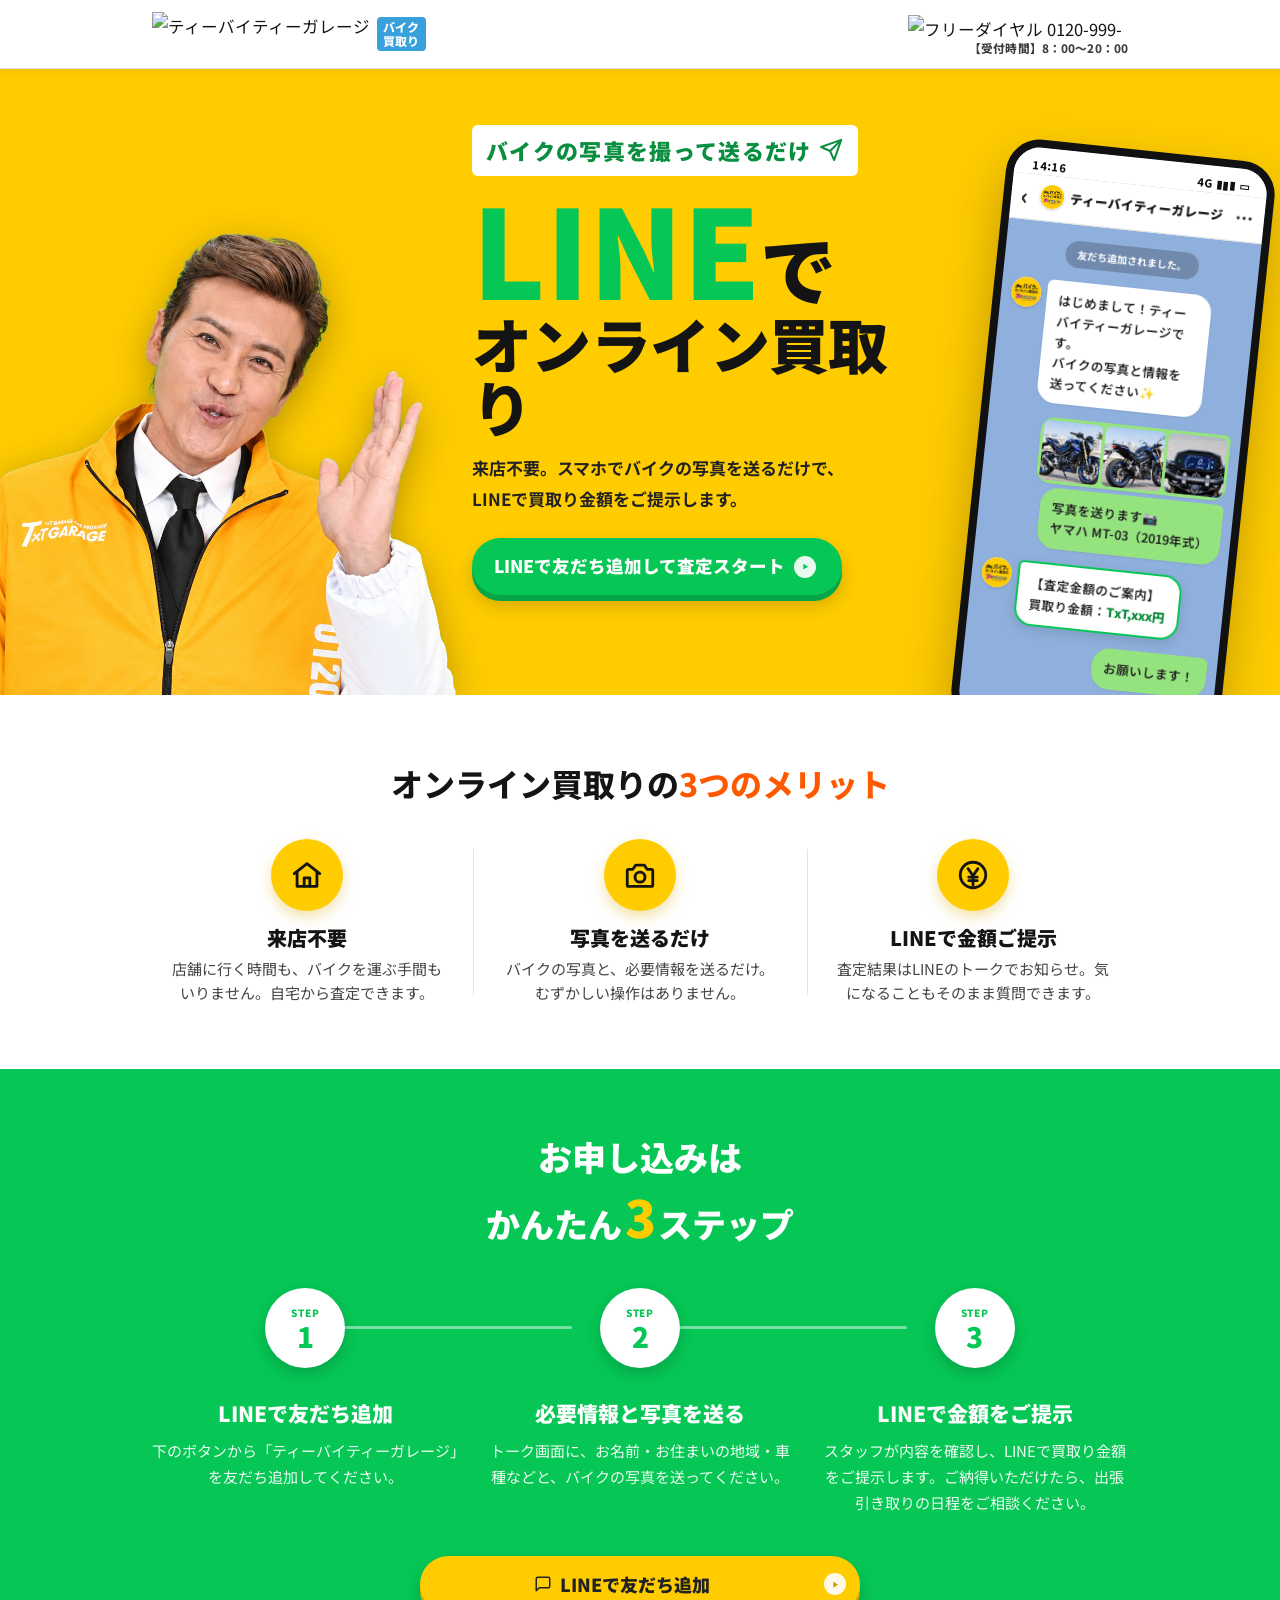
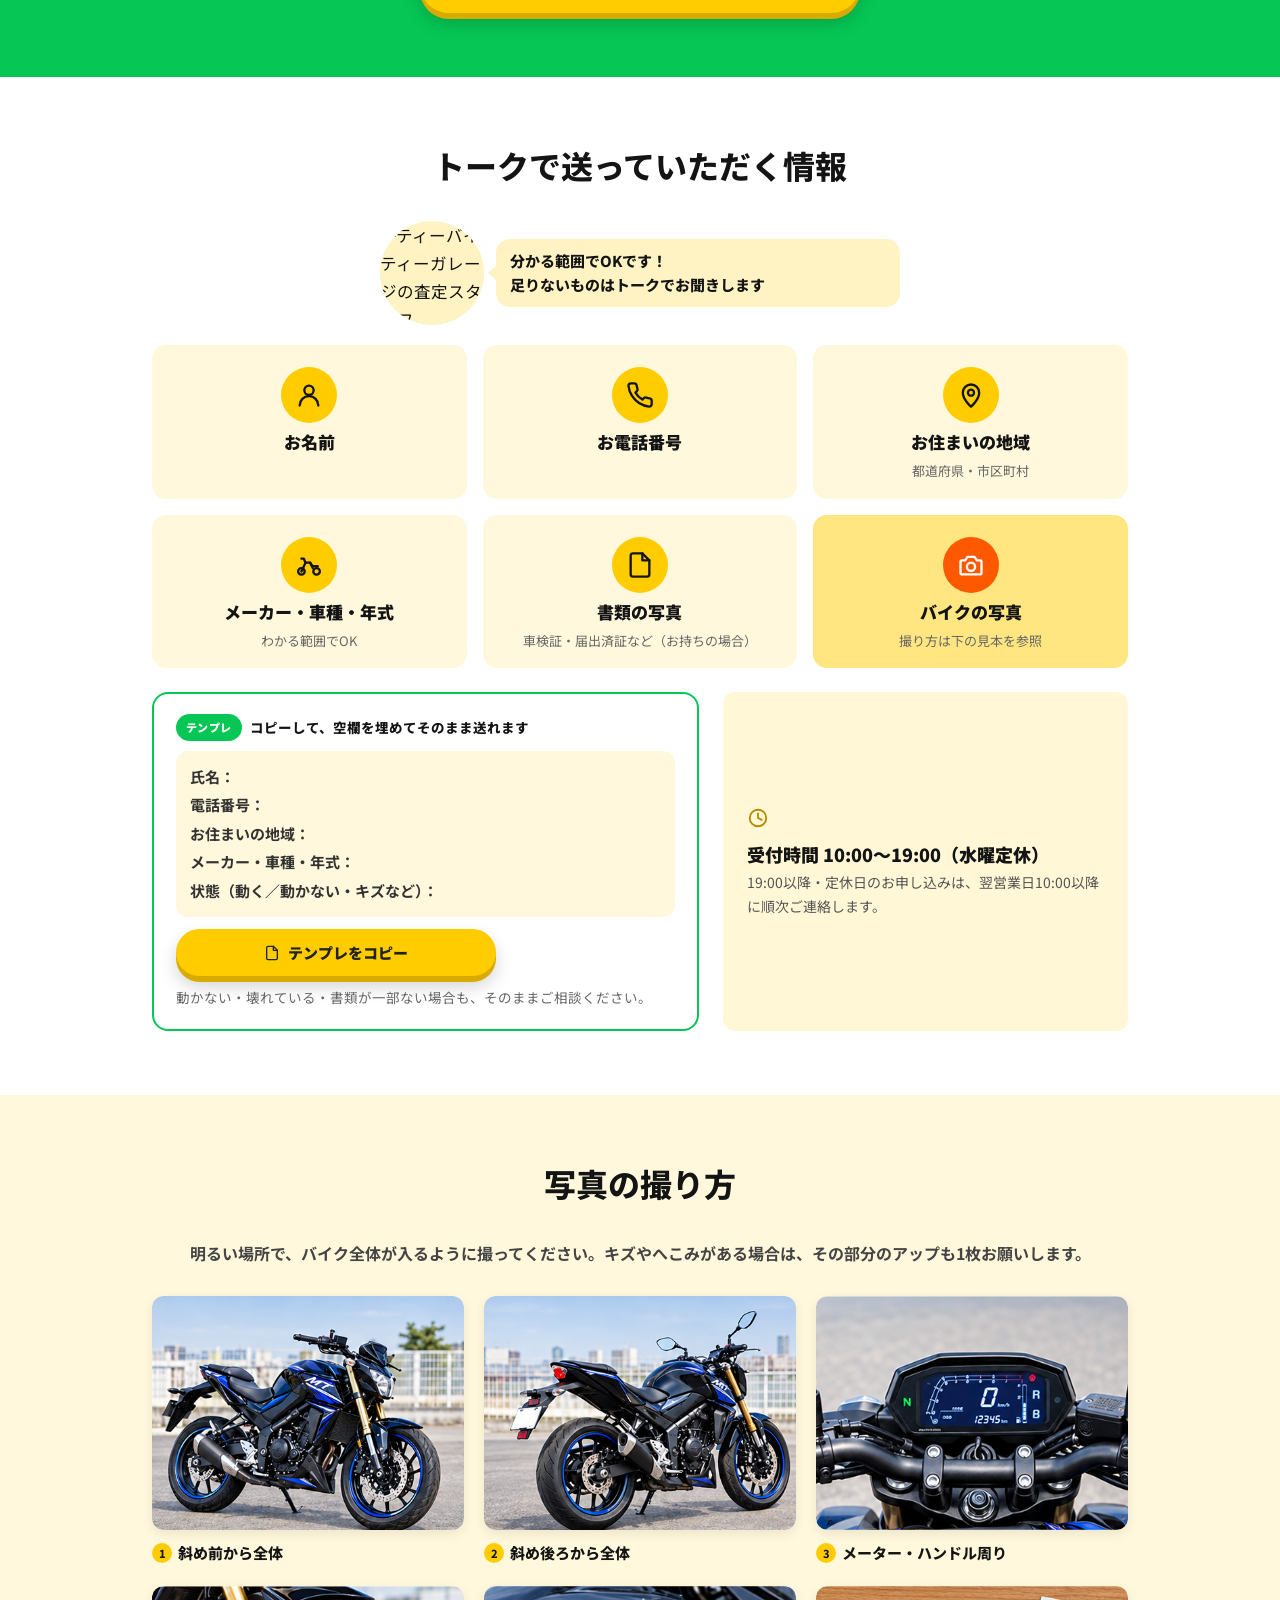
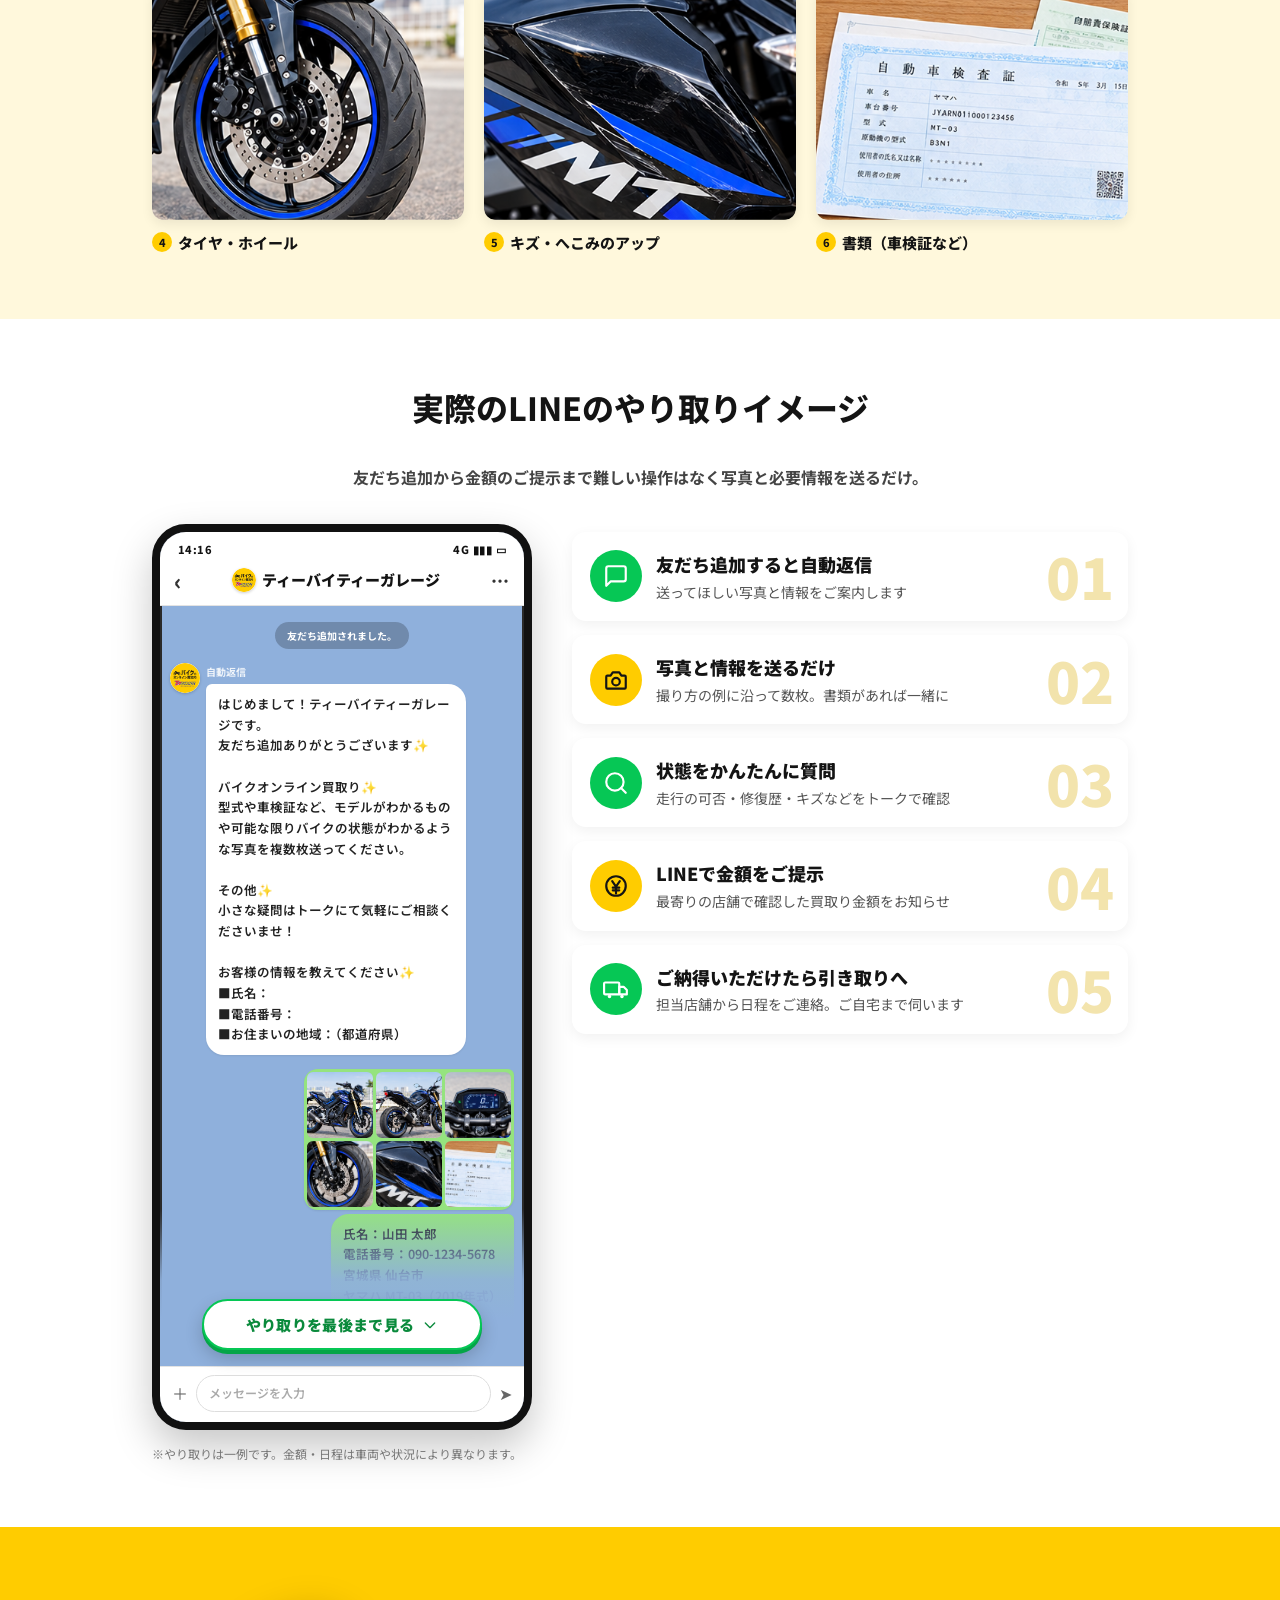
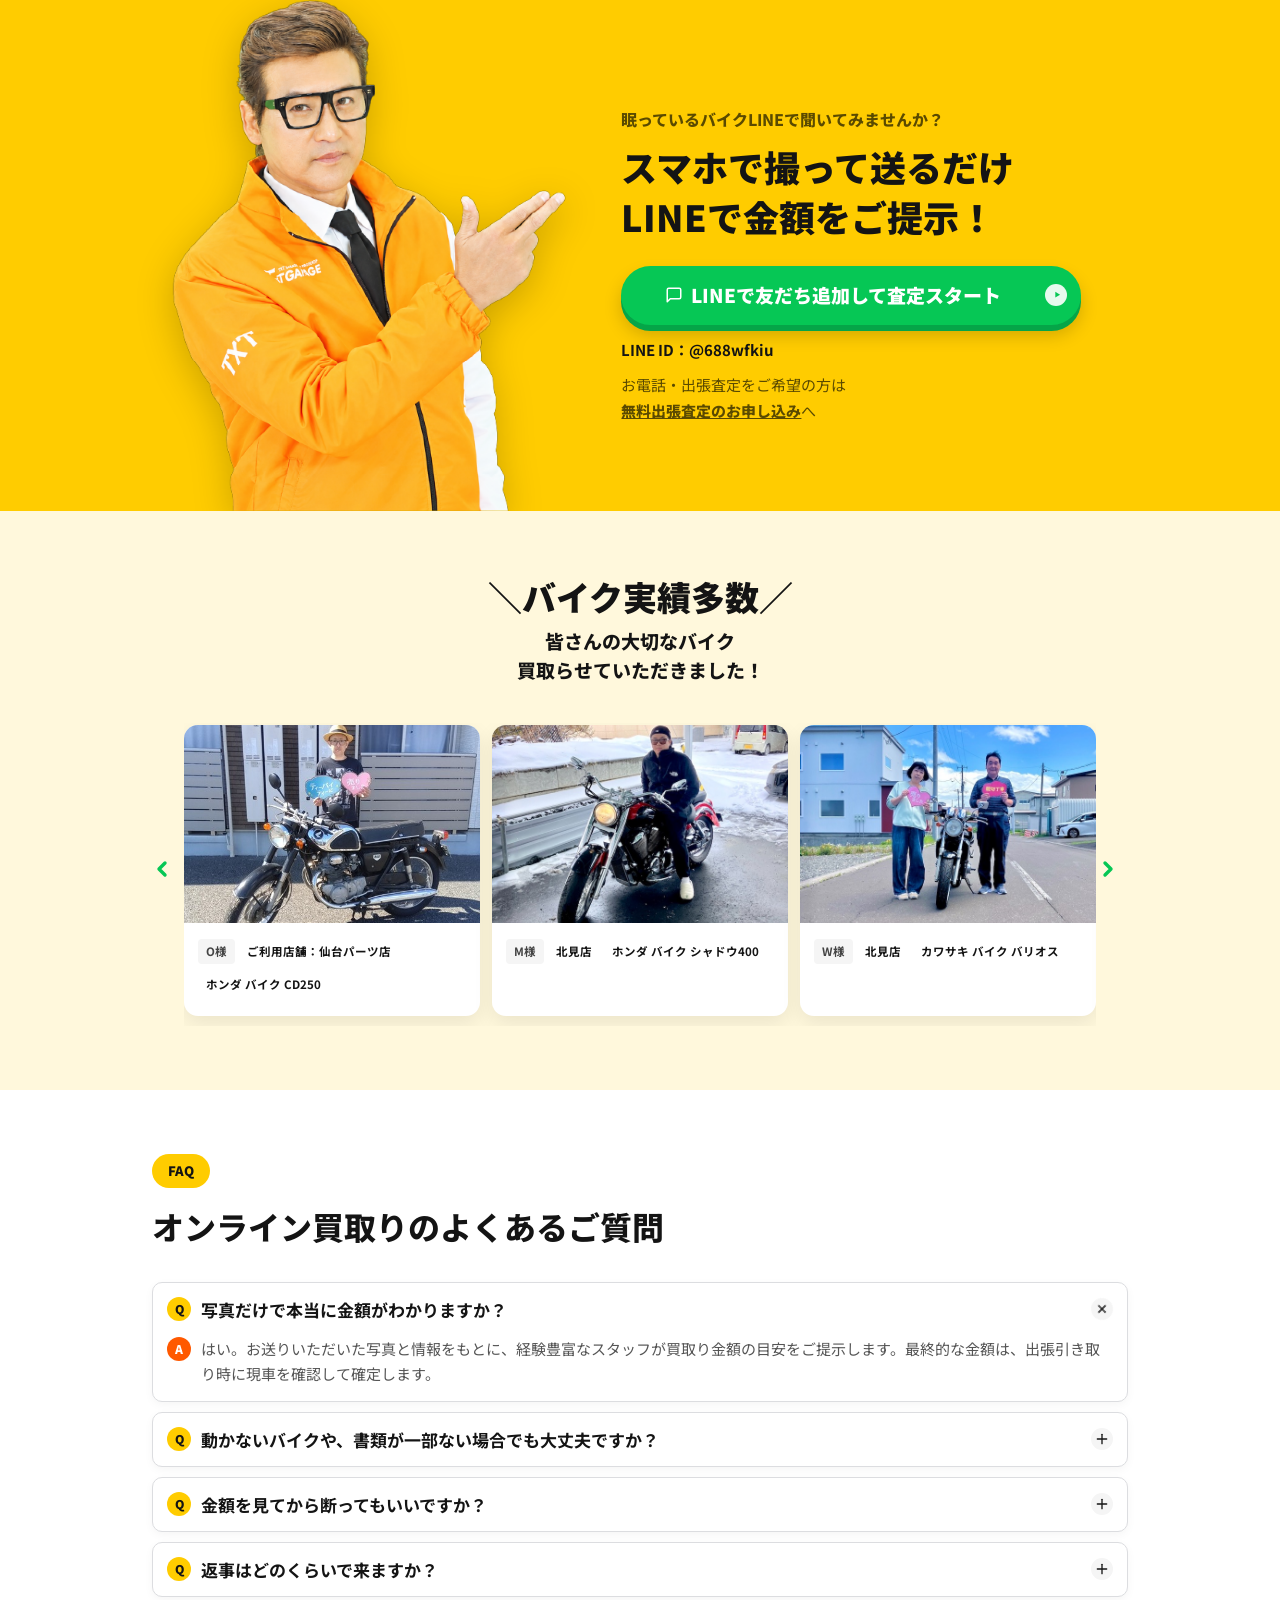
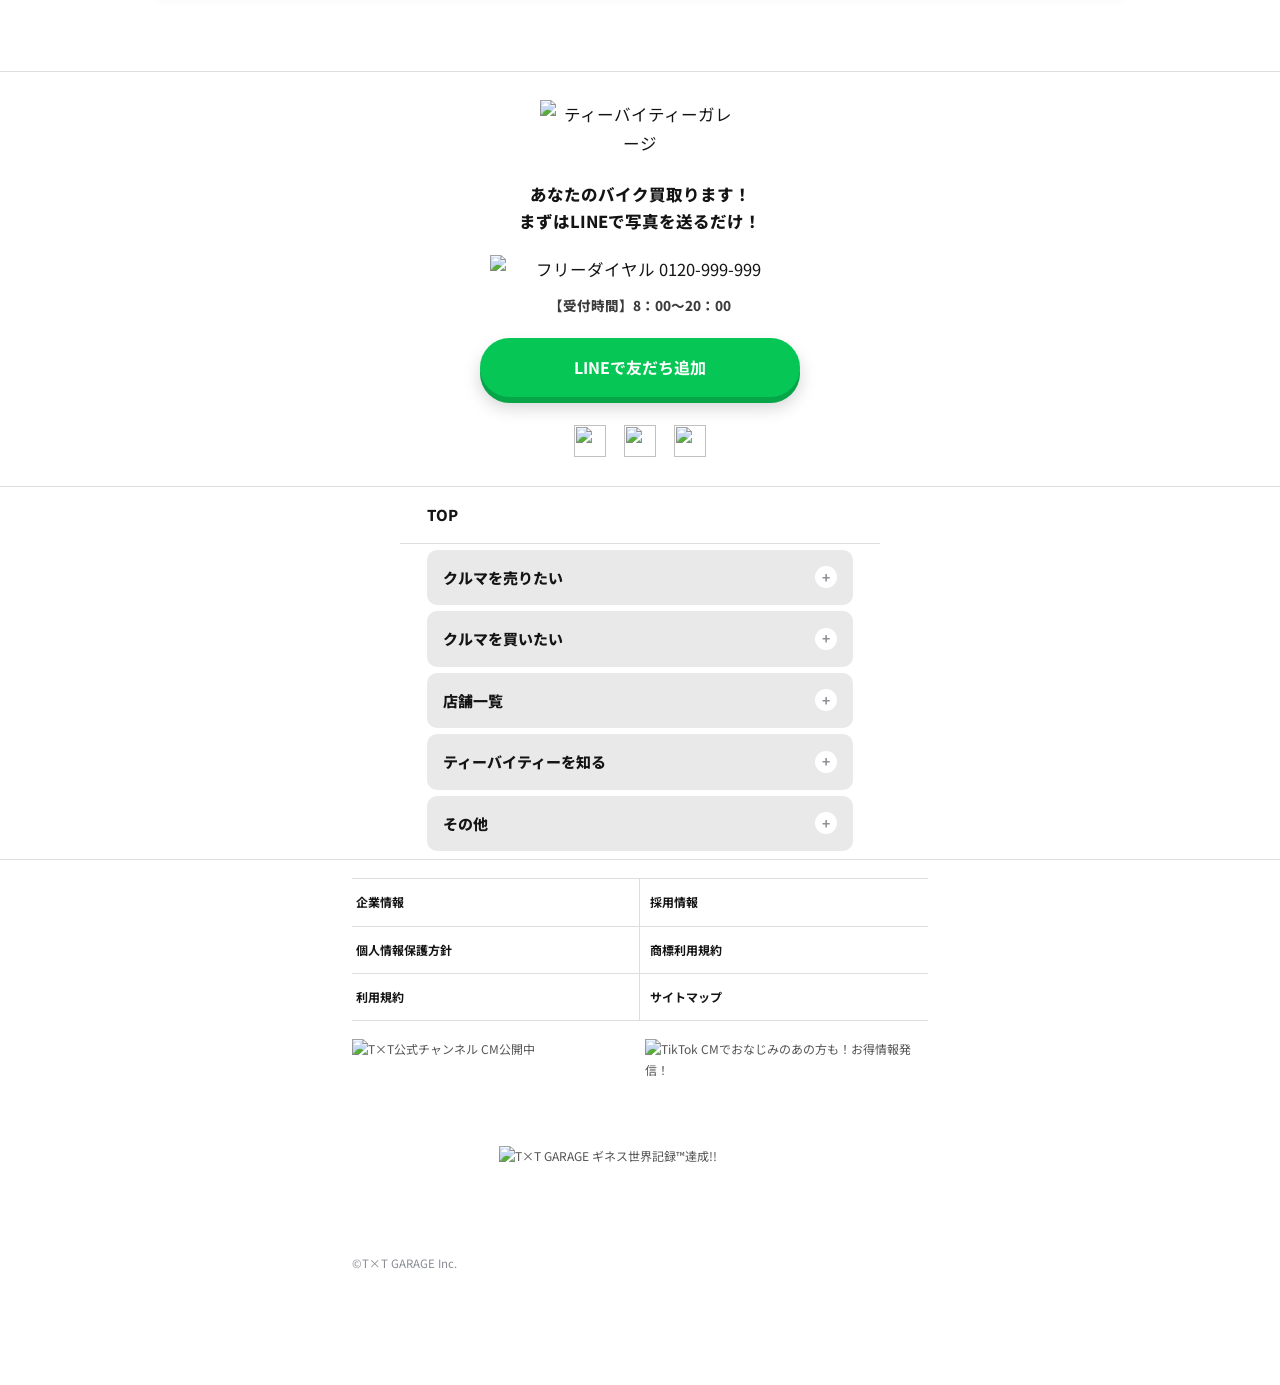
==== online/index.html @ f31b7aea "OGP：og:image（TxT_sns.png）と og:url を追加（現状はVercelの仮URL、本番ドメイン決定時に差し替え）、FAQの質問をh3で囲む Co-Authored-By: Cl" ====
<!DOCTYPE html>
<html lang="ja">
<head>
<meta charset="UTF-8">
<meta name="viewport" content="width=device-width, initial-scale=1.0">
<title>LINEでオンライン買取り｜撮って送るだけ｜バイク買取り ティーバイティーガレージ</title>
<meta name="description" content="来店不要。LINEで友だち追加して、必要情報とバイクの写真を送るだけ。ティーバイティーガレージがLINEで買取り金額をご提示します。">

<meta name="robots" content="noindex, nofollow">

<meta property="og:type" content="website">
<meta property="og:site_name" content="ティーバイティーガレージ バイク買取り">
<meta property="og:title" content="LINEでオンライン買取り｜撮って送るだけ｜バイク買取り ティーバイティーガレージ">
<meta property="og:description" content="来店不要。LINEで友だち追加して、必要情報とバイクの写真を送るだけ。ティーバイティーガレージがLINEで買取り金額をご提示します。">
<meta property="og:locale" content="ja_JP">
<meta property="og:image" content="https://txt-garage-bike-lp-2.vercel.app/img/TxT_sns.png">
<meta property="og:image:width" content="1201">
<meta property="og:image:height" content="630">
<meta property="og:url" content="https://txt-garage-bike-lp-2.vercel.app/online/">
<meta name="twitter:card" content="summary_large_image">

<link rel="shortcut icon" href="../img/favicon.ico">

<link rel="preconnect" href="https://fonts.googleapis.com">
<link rel="preconnect" href="https://fonts.gstatic.com" crossorigin>
<link href="https://fonts.googleapis.com/css2?family=Noto+Sans+JP:wght@400;700;800;900&display=swap" rel="stylesheet">

<link rel="stylesheet" href="../css/style.css?v=20261019105744">
</head>
<body class="online-page">

<svg width="0" height="0" style="position:absolute">
  <defs>
    <symbol id="ic-phone" viewBox="0 0 24 24"><path d="M22 16.92v3a2 2 0 0 1-2.18 2 19.79 19.79 0 0 1-8.63-3.07 19.5 19.5 0 0 1-6-6 19.79 19.79 0 0 1-3.07-8.67A2 2 0 0 1 4.11 2h3a2 2 0 0 1 2 1.72c.13.96.36 1.9.7 2.81a2 2 0 0 1-.45 2.11L8.09 9.91a16 16 0 0 0 6 6l1.27-1.27a2 2 0 0 1 2.11-.45c.91.34 1.85.57 2.81.7A2 2 0 0 1 22 16.92z"/></symbol>
    <symbol id="ic-chat" viewBox="0 0 24 24"><path d="M21 15a2 2 0 0 1-2 2H7l-4 4V5a2 2 0 0 1 2-2h14a2 2 0 0 1 2 2z"/></symbol>
    <symbol id="ic-search" viewBox="0 0 24 24"><circle cx="11" cy="11" r="8"/><line x1="21" y1="21" x2="16.65" y2="16.65"/></symbol>
    <symbol id="ic-check" viewBox="0 0 24 24"><polyline points="20 6 9 17 4 12"/></symbol>
    <symbol id="ic-close" viewBox="0 0 24 24"><line x1="18" y1="6" x2="6" y2="18"/><line x1="6" y1="6" x2="18" y2="18"/></symbol>
    <symbol id="ic-plus" viewBox="0 0 24 24"><line x1="12" y1="5" x2="12" y2="19"/><line x1="5" y1="12" x2="19" y2="12"/></symbol>
    <symbol id="ic-photo" viewBox="0 0 24 24"><rect x="3" y="3" width="18" height="18" rx="2"/><circle cx="8.5" cy="8.5" r="1.5"/><path d="M21 15l-5-5L5 21"/></symbol>
    <symbol id="ic-user" viewBox="0 0 24 24"><circle cx="12" cy="8" r="4"/><path d="M4 21a8 8 0 0 1 16 0"/></symbol>
    <symbol id="ic-doc" viewBox="0 0 24 24"><path d="M14 2H6a2 2 0 0 0-2 2v16a2 2 0 0 0 2 2h12a2 2 0 0 0 2-2V8z"/><polyline points="14 2 14 8 20 8"/></symbol>
    <symbol id="ic-store" viewBox="0 0 24 24"><path d="M3 9l1-5h16l1 5"/><path d="M3 9a2 2 0 0 0 4 0 2 2 0 0 0 4 0 2 2 0 0 0 4 0 2 2 0 0 0 4 0"/><path d="M4 9v10h16V9"/></symbol>
    <symbol id="ic-award" viewBox="0 0 24 24"><circle cx="12" cy="8" r="6"/><path d="M9 13.5 7 22l5-3 5 3-2-8.5"/></symbol>
    <symbol id="ic-play" viewBox="0 0 24 24"><polygon points="9 6 19 12 9 18" fill="currentColor" stroke="none"/></symbol>
    <symbol id="ic-clock" viewBox="0 0 24 24"><circle cx="12" cy="12" r="9"/><polyline points="12 7 12 12 16 14"/></symbol>
    <symbol id="ic-yen" viewBox="0 0 24 24"><circle cx="12" cy="12" r="9"/><path d="M8.5 7.5 12 12.5l3.5-5M9 13.5h6M9 16h6M12 12.5V19"/></symbol>
    <symbol id="ic-camera" viewBox="0 0 24 24"><path d="M4 8h3l2-3h6l2 3h3a1 1 0 0 1 1 1v10a1 1 0 0 1-1 1H4a1 1 0 0 1-1-1V9a1 1 0 0 1 1-1z"/><circle cx="12" cy="13.5" r="3.5"/></symbol>
    <symbol id="ic-home" viewBox="0 0 24 24"><path d="M3 11 12 4l9 7"/><path d="M5 10v10h14V10"/><path d="M10 20v-6h4v6"/></symbol>
    <symbol id="ic-pin" viewBox="0 0 24 24"><path d="M12 22s7-6.2 7-12a7 7 0 0 0-14 0c0 5.8 7 12 7 12z"/><circle cx="12" cy="10" r="2.6"/></symbol>
    <symbol id="ic-moto" viewBox="0 0 24 24"><circle cx="5.5" cy="17.5" r="2.8"/><circle cx="18.5" cy="17.5" r="2.8"/><path d="M5.5 17.5 9 10h4l2 3h4.5"/><path d="M9 10 7.5 6.5h-2"/><path d="M13 10l2.2 4.5"/></symbol>
    <symbol id="ic-truck" viewBox="0 0 24 24"><rect x="1" y="6" width="14" height="11" rx="1"/><path d="M15 10h4l3 3v4h-7z"/><circle cx="6" cy="19" r="1.6" fill="currentColor" stroke="none"/><circle cx="17.5" cy="19" r="1.6" fill="currentColor" stroke="none"/></symbol>
    <symbol id="ic-chev-down" viewBox="0 0 24 24"><path d="M5 9l7 7 7-7"/></symbol>
    <symbol id="ic-send" viewBox="0 0 24 24"><path d="M22 2 11 13"/><path d="M22 2 15 22l-4-9-9-4z"/></symbol>
  </defs>
</svg>

<div class="pc-left">
  <div class="pc-left-inner">
    <div class="pc-left-card">
      <p class="pc-left-kicker">オンライン買取り</p>
      <img class="pc-left-logo" src="../img/logo.svg" alt="ティーバイティーガレージ">
      <p class="pc-left-lead">来店不要。スマホで写真を送るだけ。<br><strong>LINEで買取り金額をご提示</strong>します</p>
      <nav class="pc-toc">
        <a href="#sec-merit">オンライン買取りのメリット</a>
        <a href="#sec-steps">お申し込みの流れ</a>
        <a href="#sec-send">送っていただく情報</a>
        <a href="#sec-photo">写真の撮り方</a>
        <a href="#sec-chat">実際のやり取り</a>
        <a href="#sec-voice">買取り実績</a>
        <a href="#sec-faq">よくあるご質問</a>
      </nav>
      <a class="pc-left-cta pc-left-cta-line" href="https://line.me/R/ti/p/@688wfkiu" target="_blank" rel="noopener">LINEで友だち追加 <svg class="icon icon-fill"><use href="#ic-play"/></svg></a>
      <a class="pc-left-tel" href="tel:0120999999">
        <img src="../img/tel.svg" alt="フリーダイヤル 0120-999-999" width="326" height="36">
        <span>【受付時間】8：00〜20：00</span>
      </a>
    </div>
    <p class="pc-left-copy">©T×T GARAGE Inc.</p>
  </div>
</div>
<div class="lp-main">
<header class="site-header">
  <div class="header-inner">
    <a class="logo-mark" href="../">
      <img class="logo-img" src="../img/logo.svg" alt="ティーバイティーガレージ">
      <span class="logo-sub">バイク<br>買取り</span>
    </a>
    <div class="header-cta">
      <a class="tel-btn" href="tel:0120999999">
        <img class="tel-img" src="../img/tel.svg" alt="フリーダイヤル 0120-999-999" width="326" height="36">
        <span class="tel-hours">【受付時間】8：00〜20：00</span>
      </a>
    </div>
  </div>
</header>

<div id="view-lp">

  <section class="online-hero">
    <div class="wrap online-hero-inner">

    <div class="online-hero-bg" aria-hidden="true">
      <div class="online-phone online-hero-phone">
        <div class="online-phone-status"><i>14:16</i><i>4G ▮▮▮ ▭</i></div>
        <div class="online-phone-head">
          <span class="online-phone-back">‹</span>
          <span class="online-phone-name"><img class="online-phone-head-icon" src="../img/lineIcon.png" alt="">ティーバイティーガレージ</span>
          <span class="online-phone-dots">…</span>
        </div>
        <div class="online-phone-body">
          <div class="online-chat-sys">友だち追加されました。</div>
          <div class="online-msg online-msg-shop">
            <span class="online-msg-avatar"><img src="../img/lineIcon.png" alt="" loading="lazy"></span>
            <div class="online-msg-col">
              <div class="online-bubble">はじめまして！ティーバイティーガレージです。<br>バイクの写真と情報を送ってください✨</div>
            </div>
          </div>
          <div class="online-msg online-msg-me">
            <div class="online-msg-col">
              <div class="online-bubble online-bubble-photos"><img src="../img/linebike_1.png" alt="" loading="lazy"><img src="../img/linebike_2.png" alt="" loading="lazy"><img src="../img/linebike_3.png" alt="" loading="lazy"></div>
              <div class="online-bubble">写真を送ります📷<br>ヤマハ MT-03（2019年式）</div>
            </div>
          </div>
          <div class="online-msg online-msg-shop">
            <span class="online-msg-avatar"><img src="../img/lineIcon.png" alt="" loading="lazy"></span>
            <div class="online-msg-col">
              <div class="online-bubble online-bubble-offer">【査定金額のご案内】<br>買取り金額：<strong>TxT,xxx円</strong></div>
            </div>
          </div>
          <div class="online-msg online-msg-me">
            <div class="online-msg-col">
              <div class="online-bubble">お願いします！</div>
            </div>
          </div>
        </div>
      </div>
    </div>
      <div class="online-hero-text">
        <p class="online-hero-kicker online-hero-kicker-line">バイクの写真を撮って送るだけ<svg class="icon online-hero-send"><use href="#ic-send"/></svg></p>
        <h1 class="online-hero-title"><span class="online-hero-l1"><span class="online-hero-line">LINE</span><span class="online-hero-de">で</span></span><br><span class="online-hero-em">オンライン買取り</span></h1>
        <p class="online-hero-sub">来店不要。スマホでバイクの写真を送るだけで、<br>LINEで買取り金額をご提示します。</p>
        <a class="btn btn-line online-line-btn online-hero-btn" href="https://line.me/R/ti/p/@688wfkiu" target="_blank" rel="noopener">
          <span>LINEで友だち追加して査定スタート</span>
          <span class="btn-endcap"><svg class="icon icon-fill"><use href="#ic-play"/></svg></span>
        </a>
      </div>
      <div class="online-hero-photo">
        <img src="../img/shinjo10.png" width="1024" height="1083" alt="全国無料出張査定を案内するティーバイティーガレージのスタッフ">
      </div>
    </div>
  </section>

  <section class="section online-merit" id="sec-merit">
    <div class="wrap">
      <h2 class="h-title online-merit-title">オンライン買取りの<span class="hl-orange">3つのメリット</span></h2>
      <div class="online-merit-grid">
        <div class="online-merit-card">
          <span class="online-merit-icon"><svg class="icon"><use href="#ic-home"/></svg></span>
          <div class="online-merit-body">
            <h3>来店不要</h3>
            <p>店舗に行く時間も、バイクを運ぶ手間もいりません。自宅から査定できます。</p>
          </div>
        </div>
        <div class="online-merit-card">
          <span class="online-merit-icon"><svg class="icon"><use href="#ic-camera"/></svg></span>
          <div class="online-merit-body">
            <h3>写真を送るだけ</h3>
            <p>バイクの写真と、必要情報を送るだけ。むずかしい操作はありません。</p>
          </div>
        </div>
        <div class="online-merit-card">
          <span class="online-merit-icon"><svg class="icon"><use href="#ic-yen"/></svg></span>
          <div class="online-merit-body">
            <h3>LINEで金額ご提示</h3>
            <p>査定結果はLINEのトークでお知らせ。気になることもそのまま質問できます。</p>
          </div>
        </div>
      </div>
    </div>
  </section>

  <section class="section online-steps" id="sec-steps">
    <div class="wrap">
      <h2 class="online-steps-title">お申し込みは<br>かんたん<span class="online-steps-num">3</span>ステップ</h2>
      <div class="online-step-list">
        <div class="online-step">
          <span class="online-step-badge"><small>STEP</small>1</span>
          <div class="online-step-body">
            <h3>LINEで友だち追加</h3>
            <p>下のボタンから「ティーバイティーガレージ」を友だち追加してください。</p>
          </div>
        </div>
        <div class="online-step">
          <span class="online-step-badge"><small>STEP</small>2</span>
          <div class="online-step-body">
            <h3>必要情報と写真を送る</h3>
            <p>トーク画面に、お名前・お住まいの地域・車種などと、バイクの写真を送ってください。</p>
          </div>
        </div>
        <div class="online-step">
          <span class="online-step-badge"><small>STEP</small>3</span>
          <div class="online-step-body">
            <h3>LINEで金額をご提示</h3>
            <p>スタッフが内容を確認し、LINEで買取り金額をご提示します。ご納得いただけたら、出張引き取りの日程をご相談ください。</p>
          </div>
        </div>
      </div>
      <a class="btn btn-yellow online-line-btn" href="https://line.me/R/ti/p/@688wfkiu" target="_blank" rel="noopener">
        <svg class="icon"><use href="#ic-chat"/></svg><span>LINEで友だち追加</span>
        <span class="btn-endcap"><svg class="icon icon-fill"><use href="#ic-play"/></svg></span>
      </a>
    </div>
  </section>

  <section class="section online-send" id="sec-send">
    <div class="wrap">
      <h2 class="h-title">トークで送っていただく情報</h2>
      <div class="online-send-staff">
        <img src="../img/shinjo01.png" width="192" height="192" alt="ティーバイティーガレージの査定スタッフ" loading="lazy">
        <p class="online-send-bubble">分かる範囲でOKです！<br>足りないものはトークでお聞きします</p>
      </div>
      <div class="online-send-grid">
        <div class="online-send-tile"><span class="tile-icon"><svg class="icon"><use href="#ic-user"/></svg></span><strong>お名前</strong></div>
        <div class="online-send-tile"><span class="tile-icon"><svg class="icon"><use href="#ic-phone"/></svg></span><strong>お電話番号</strong></div>
        <div class="online-send-tile"><span class="tile-icon"><svg class="icon"><use href="#ic-pin"/></svg></span><strong>お住まいの地域</strong><small>都道府県・市区町村</small></div>
        <div class="online-send-tile"><span class="tile-icon"><svg class="icon"><use href="#ic-moto"/></svg></span><strong>メーカー・車種・年式</strong><small>わかる範囲でOK</small></div>
        <div class="online-send-tile"><span class="tile-icon"><svg class="icon"><use href="#ic-doc"/></svg></span><strong>書類の写真</strong><small>車検証・届出済証など（お持ちの場合）</small></div>
        <div class="online-send-tile tile-accent"><span class="tile-icon"><svg class="icon"><use href="#ic-camera"/></svg></span><strong>バイクの写真</strong><small>撮り方は下の見本を参照</small></div>
      </div>

      <div class="online-send-inner">
      <div class="online-send-tpl">
        <div class="online-send-tpl-head">
          <span class="online-send-tpl-badge">テンプレ</span>
          <p>コピーして、空欄を埋めてそのまま送れます</p>
        </div>
        <pre class="online-send-tpl-body" id="send-template">氏名：
電話番号：
お住まいの地域：
メーカー・車種・年式：
状態（動く／動かない・キズなど）：</pre>
        <button class="btn btn-blue online-send-copy" type="button" onclick="copyTemplate(this)"><svg class="icon"><use href="#ic-doc"/></svg><span>テンプレをコピー</span></button>
        <p class="online-send-note">動かない・壊れている・書類が一部ない場合も、<br class="sp-only">そのままご相談ください。</p>
      </div>

      <div class="online-hours">
        <svg class="icon"><use href="#ic-clock"/></svg>
        <div>
          <p class="online-hours-main">受付時間 10:00〜19:00（水曜定休）</p>
          <p class="online-hours-sub">19:00以降・定休日のお申し込みは、翌営業日10:00以降に順次ご連絡します。</p>
        </div>
      </div>
      </div>
    </div>
  </section>

  <section class="section online-photo" id="sec-photo">
    <div class="wrap">
      <h2 class="h-title">写真の撮り方</h2>
      <p class="online-photo-lead">明るい場所で、バイク全体が入るように撮ってください。<br class="sp-only">キズやへこみがある場合は、その部分のアップも<br class="sp-only">1枚お願いします。</p>
      <div class="online-photo-grid">
        <figure class="online-photo-item">
          <div class="online-photo-frame placeholder-img"><img src="../img/linebike_1.png" width="491" height="346" alt="斜め前から撮ったバイク全体" loading="lazy" onerror="this.remove()"><svg class="icon"><use href="#ic-camera"/></svg></div>
          <figcaption><span>1</span>斜め前から全体</figcaption>
        </figure>
        <figure class="online-photo-item">
          <div class="online-photo-frame placeholder-img"><img src="../img/linebike_2.png" width="491" height="346" alt="斜め後ろから撮ったバイク全体" loading="lazy" onerror="this.remove()"><svg class="icon"><use href="#ic-camera"/></svg></div>
          <figcaption><span>2</span>斜め後ろから全体</figcaption>
        </figure>
        <figure class="online-photo-item">
          <div class="online-photo-frame placeholder-img"><img src="../img/linebike_3.png" width="491" height="308" alt="メーター・ハンドル周り" loading="lazy" onerror="this.remove()"><svg class="icon"><use href="#ic-camera"/></svg></div>
          <figcaption><span>3</span>メーター・ハンドル周り</figcaption>
        </figure>
        <figure class="online-photo-item">
          <div class="online-photo-frame placeholder-img"><img src="../img/linebike_4.png" width="491" height="308" alt="タイヤ・ホイール" loading="lazy" onerror="this.remove()"><svg class="icon"><use href="#ic-camera"/></svg></div>
          <figcaption><span>4</span>タイヤ・ホイール</figcaption>
        </figure>
        <figure class="online-photo-item">
          <div class="online-photo-frame placeholder-img"><img src="../img/linebike_5.png" width="491" height="308" alt="キズ・へこみのアップ" loading="lazy" onerror="this.remove()"><svg class="icon"><use href="#ic-camera"/></svg></div>
          <figcaption><span>5</span>キズ・へこみのアップ</figcaption>
        </figure>
        <figure class="online-photo-item">
          <div class="online-photo-frame placeholder-img"><img src="../img/linebike_6.png" width="491" height="308" alt="車検証などの書類" loading="lazy" onerror="this.remove()"><svg class="icon"><use href="#ic-doc"/></svg></div>
          <figcaption><span>6</span>書類（車検証など）</figcaption>
        </figure>
      </div>
    </div>
  </section>

  <section class="section online-chat" id="sec-chat">
    <div class="wrap">
      <h2 class="h-title">実際のLINEのやり取りイメージ</h2>
      <p class="online-chat-lead">友だち追加から金額のご提示まで<br class="sp-only">難しい操作はなく写真と必要情報を送るだけ。</p>

      <div class="online-chat-inner">
        <div class="online-phone is-collapsed" id="chat-phone">
          <div class="online-phone-status"><i>14:16</i><i>4G ▮▮▮ ▭</i></div>
          <div class="online-phone-head">
            <span class="online-phone-back">‹</span>
            <span class="online-phone-name"><img class="online-phone-head-icon" src="../img/lineIcon.png" alt="">ティーバイティーガレージ</span>
            <span class="online-phone-dots">…</span>
          </div>
          <div class="online-phone-screen">
          <div class="online-phone-body" id="chat-body">
            <div class="online-chat-sys">友だち追加されました。</div>

            <div class="online-msg online-msg-shop">
              <span class="online-msg-avatar"><img src="../img/lineIcon.png" alt="" loading="lazy"></span>
              <div class="online-msg-col">
                <span class="online-msg-tag">自動返信</span>
                <div class="online-bubble">はじめまして！ティーバイティーガレージです。<br>友だち追加ありがとうございます✨<br><br>バイクオンライン買取り✨<br>型式や車検証など、モデルがわかるものや可能な限りバイクの状態がわかるような写真を複数枚送ってください。<br><br>その他✨<br>小さな疑問はトークにて気軽にご相談くださいませ！<br><br>お客様の情報を教えてください✨<br>■氏名：<br>■電話番号：<br>■お住まいの地域：（都道府県）</div>
              </div>
            </div>

            <div class="online-msg online-msg-me">
              <div class="online-msg-col">
                <div class="online-bubble online-bubble-photos">
                  <img src="../img/linebike_1.png" alt="斜め前" loading="lazy"><img src="../img/linebike_2.png" alt="斜め後ろ" loading="lazy"><img src="../img/linebike_3.png" alt="メーター" loading="lazy"><img src="../img/linebike_4.png" alt="タイヤ" loading="lazy"><img src="../img/linebike_5.png" alt="キズ" loading="lazy"><img src="../img/linebike_6.png" alt="車検証" loading="lazy">
                </div>
                <div class="online-bubble">氏名：山田 太郎<br>電話番号：090-1234-5678<br>宮城県 仙台市<br>ヤマハ MT-03（2019年式）<br>エンジンはかかります。</div>
                <span class="online-msg-time">既読 10:19</span>
              </div>
            </div>

            <div class="online-msg online-msg-shop">
              <span class="online-msg-avatar"><img src="../img/lineIcon.png" alt="" loading="lazy"></span>
              <div class="online-msg-col">
                <div class="online-bubble">山田様、ご連絡ありがとうございます。<br>下記もご回答をお願いいたします。<br>・走行に問題がないか<br>・事故／修復歴の有無<br>・キズやへこみの有無<br>・お手放しのタイミング</div>
                <span class="online-msg-time">10:27</span>
              </div>
            </div>

            <div class="online-msg online-msg-me">
              <div class="online-msg-col">
                <div class="online-bubble">・走行に問題なし<br>・修復歴なし<br>・カウルに小さなキズあり<br>・今月中に手放したいです</div>
                <span class="online-msg-time">既読 10:32</span>
              </div>
            </div>

            <div class="online-msg online-msg-shop">
              <span class="online-msg-avatar"><img src="../img/lineIcon.png" alt="" loading="lazy"></span>
              <div class="online-msg-col">
                <div class="online-bubble">かしこまりました。<br>最寄りの仙台パーツ店に金額の確認を行います。少々お待ちくださいませ。</div>
                <span class="online-msg-time">10:45</span>
              </div>
            </div>

            <div class="online-msg online-msg-shop">
              <span class="online-msg-avatar"><img src="../img/lineIcon.png" alt="" loading="lazy"></span>
              <div class="online-msg-col">
                <div class="online-bubble online-bubble-offer">お待たせいたしました。<br><strong>【査定金額のご案内】</strong><br>買取り金額：<strong>TxT,xxx円</strong><br>有効期限：9/29<br>引渡方法：ご自宅へ直接お伺い・お引取り<br><br>いかがでしょうか？</div>
                <span class="online-msg-time">14:17</span>
              </div>
            </div>

            <div class="online-msg online-msg-me">
              <div class="online-msg-col">
                <div class="online-bubble">お願いします！</div>
                <span class="online-msg-time">既読 14:23</span>
              </div>
            </div>

            <div class="online-msg online-msg-shop">
              <span class="online-msg-avatar"><img src="../img/lineIcon.png" alt="" loading="lazy"></span>
              <div class="online-msg-col">
                <div class="online-bubble">ありがとうございます。<br>担当店舗より、お引取りの日程についてご連絡いたします。<br>オンライン買取りのご利用ありがとうございました。</div>
                <span class="online-msg-time">14:26</span>
              </div>
            </div>
          </div>
          <div class="online-chat-more">
            <button type="button" class="online-chat-more-btn" onclick="toggleChat(this)" aria-expanded="false" aria-controls="chat-body">
              <span>やり取りを最後まで見る</span><svg class="icon"><use href="#ic-chev-down"/></svg>
            </button>
          </div>
          </div>
          <div class="online-phone-foot"><span>＋</span><span class="online-phone-input">メッセージを入力</span><span>➤</span></div>
        </div>

        <ol class="online-chat-points">
          <li><span class="pt-icon"><svg class="icon"><use href="#ic-chat"/></svg></span><div class="pt-body"><strong>友だち追加すると自動返信</strong><p>送ってほしい写真と情報をご案内します</p></div><span class="pt-num">01</span></li>
          <li><span class="pt-icon"><svg class="icon"><use href="#ic-camera"/></svg></span><div class="pt-body"><strong>写真と情報を送るだけ</strong><p>撮り方の例に沿って数枚。書類があれば一緒に</p></div><span class="pt-num">02</span></li>
          <li><span class="pt-icon"><svg class="icon"><use href="#ic-search"/></svg></span><div class="pt-body"><strong>状態をかんたんに質問</strong><p>走行の可否・修復歴・キズなどをトークで確認</p></div><span class="pt-num">03</span></li>
          <li><span class="pt-icon"><svg class="icon"><use href="#ic-yen"/></svg></span><div class="pt-body"><strong>LINEで金額をご提示</strong><p>最寄りの店舗で確認した買取り金額をお知らせ</p></div><span class="pt-num">04</span></li>
          <li><span class="pt-icon"><svg class="icon"><use href="#ic-truck"/></svg></span><div class="pt-body"><strong>ご納得いただけたら引き取りへ</strong><p>担当店舗から日程をご連絡。ご自宅まで伺います</p></div><span class="pt-num">05</span></li>
        </ol>
      </div>
      <p class="online-chat-note">※やり取りは一例です。金額・日程は車両や状況により異なります。</p>
    </div>
  </section>

  <section class="online-cta">
    <div class="wrap online-cta-inner">
      <div class="online-cta-staff">
        <img src="../img/shinjo07@.png" width="558" height="676" alt="ティーバイティーガレージのスタッフ" loading="lazy">
      </div>
      <div class="online-cta-text">
        <p class="online-cta-lead">眠っているバイク<br>LINEで聞いてみませんか？</p>
        <img class="online-cta-bike" src="../img/%E3%83%90%E3%82%A4%E3%82%AF2.png" width="1448" height="1086" alt="" loading="lazy">
        <p class="online-cta-title">スマホで撮って送るだけ<br>LINEで金額をご提示！</p>
        <a class="btn btn-line online-line-btn online-line-btn-lg" href="https://line.me/R/ti/p/@688wfkiu" target="_blank" rel="noopener">
          <svg class="icon"><use href="#ic-chat"/></svg><span>LINEで友だち追加して査定スタート</span>
          <span class="btn-endcap"><svg class="icon icon-fill"><use href="#ic-play"/></svg></span>
        </a>
        <p class="online-cta-id">LINE ID：<strong>@688wfkiu</strong></p>
        <p class="online-cta-alt">お電話・出張査定をご希望の方は<br><a href="../#sec-quiz">無料出張査定のお申し込み</a>へ</p>
      </div>
    </div>
  </section>

  <section class="section sold-carousel" id="sec-voice">
    <div class="wrap">
      <h2 class="sold-title">＼バイク実績多数／</h2>
      <p class="sold-sub">皆さんの大切なバイク<br>買取らせていただきました！</p>
    </div>
    <div class="wrap sold-carousel-wrap">
      <button class="sold-arrow sold-arrow-prev" onclick="soldScroll(-1)" aria-label="前へ">
        <svg class="icon"><polyline points="15 18 9 12 15 6"/></svg>
      </button>
      <div class="sold-scroll" id="sold-scroll">
        <div class="sold-card">
          <div class="sold-photo"><img src="../img/bike/6072.jpg" alt="仙台パーツ店でお預かりしたホンダ CD250" loading="lazy"></div>
          <div class="sold-card-body"><div class="sold-tags"><span class="chip">O様</span><span class="chip chip-loc">ご利用店舗：仙台パーツ店</span><span class="chip chip-model">ホンダ バイク CD250</span></div></div>
        </div>
        <div class="sold-card">
          <div class="sold-photo"><img src="../img/bike/6480.jpg" alt="北見店でお預かりしたホンダ シャドウ400" loading="lazy"></div>
          <div class="sold-card-body"><div class="sold-tags"><span class="chip">M様</span><span class="chip chip-loc">北見店</span><span class="chip chip-model">ホンダ バイク シャドウ400</span></div></div>
        </div>
        <div class="sold-card">
          <div class="sold-photo"><img src="../img/bike/6686.jpg" alt="北見店でお預かりしたカワサキ バリオス" loading="lazy"></div>
          <div class="sold-card-body"><div class="sold-tags"><span class="chip">W様</span><span class="chip chip-loc">北見店</span><span class="chip chip-model">カワサキ バイク バリオス</span></div></div>
        </div>
        <div class="sold-card">
          <div class="sold-photo"><img src="../img/bike/5711.jpg" alt="新潟パーツ店でお預かりしたスズキ イントルーダーLC250" loading="lazy"></div>
          <div class="sold-card-body"><div class="sold-tags"><span class="chip">K様</span><span class="chip chip-loc">新潟パーツ店</span><span class="chip chip-model">スズキ バイク イントルーダーLC250</span></div></div>
        </div>
      </div>
      <button class="sold-arrow sold-arrow-next" onclick="soldScroll(1)" aria-label="次へ">
        <svg class="icon"><polyline points="9 18 15 12 9 6"/></svg>
      </button>
    </div>
  </section>

  <section class="section" id="sec-faq">
    <div class="wrap">
      <div class="faq-title-bar">FAQ</div>
      <h2 class="h-title" style="text-align:left;margin-top:0;">オンライン買取りのよくあるご質問</h2>
      <div id="faq-list">
        <div class="faq-item faq-v2 open">
          <button class="faq-q" onclick="toggleFaq(this)">
            <span style="display:flex;align-items:center;gap:10px;"><span class="q-mark">Q</span> 写真だけで本当に金額がわかりますか？</span>
            <svg class="icon faq-toggle-icon"><use href="#ic-plus"/></svg>
          </button>
          <div class="faq-a"><span class="a-mark">A</span><p>はい。お送りいただいた写真と情報をもとに、経験豊富なスタッフが買取り金額の目安をご提示します。最終的な金額は、出張引き取り時に現車を確認して確定します。</p></div>
        </div>
        <div class="faq-item faq-v2">
          <button class="faq-q" onclick="toggleFaq(this)">
            <span style="display:flex;align-items:center;gap:10px;"><span class="q-mark">Q</span> 動かないバイクや、書類が一部ない場合でも大丈夫ですか？</span>
            <svg class="icon faq-toggle-icon"><use href="#ic-plus"/></svg>
          </button>
          <div class="faq-a"><span class="a-mark">A</span><p>大丈夫です。不動車・事故車・長期放置のバイクも査定できます。書類が揃っていない場合は、トークでその旨をお知らせください。再発行の方法もご案内します。</p></div>
        </div>
        <div class="faq-item faq-v2">
          <button class="faq-q" onclick="toggleFaq(this)">
            <span style="display:flex;align-items:center;gap:10px;"><span class="q-mark">Q</span> 金額を見てから断ってもいいですか？</span>
            <svg class="icon faq-toggle-icon"><use href="#ic-plus"/></svg>
          </button>
          <div class="faq-a"><span class="a-mark">A</span><p>もちろんです。ご納得いただけない場合、無理な引き取りは致しません。金額だけ知りたいという方もお気軽にどうぞ。</p></div>
        </div>
        <div class="faq-item faq-v2">
          <button class="faq-q" onclick="toggleFaq(this)">
            <span style="display:flex;align-items:center;gap:10px;"><span class="q-mark">Q</span> 返事はどのくらいで来ますか？</span>
            <svg class="icon faq-toggle-icon"><use href="#ic-plus"/></svg>
          </button>
          <div class="faq-a"><span class="a-mark">A</span><p>受付時間内（10:00〜19:00・水曜定休）であれば、内容確認後に順次ご連絡します。時間外や定休日のお申し込みは、翌営業日10:00以降のご連絡となります。</p></div>
        </div>
      </div>
    </div>
  </section>

  <section class="footer-brand">
    <div class="wrap">
      <img class="fb-logo" src="../img/logo.svg" alt="ティーバイティーガレージ" width="274" height="82">
      <p class="fb-tagline">あなたのバイク買取ります！<br>まずはLINEで写真を送るだけ！</p>
      <a class="fb-tel" href="tel:0120999999">
        <img src="../img/tel.svg" alt="フリーダイヤル 0120-999-999" width="326" height="36">
      </a>
      <p class="fb-tel-hours">【受付時間】8：00〜20：00</p>
      <a class="btn btn-line fb-cta" href="https://line.me/R/ti/p/@688wfkiu" target="_blank" rel="noopener">LINEで友だち追加</a>
      <div class="fb-sns">
        <a href="https://www.facebook.com/txtgarage/" target="_blank" rel="noopener" aria-label="Facebook"><img src="../img/icon_facebook.svg" width="32" height="32" alt=""></a>
        <a href="https://x.com/txtgarage" target="_blank" rel="noopener" aria-label="X（旧Twitter）"><img src="../img/icon_x.svg" width="32" height="32" alt=""></a>
        <a href="https://www.instagram.com/txtgarage/" target="_blank" rel="noopener" aria-label="Instagram"><img src="../img/icon_instagram.svg" width="32" height="32" alt=""></a>
      </div>
    </div>
  </section>

  <nav class="footer-nav">
    <a class="footer-nav-top" href="https://www.txt-garage.jp/" target="_blank" rel="noopener">TOP</a>
    <details class="footer-nav-item">
      <summary>クルマを売りたい</summary>
      <ul>
        <li><a href="https://www.txt-garage.jp/" target="_blank" rel="noopener">クルマ買取</a></li>
        <li><a href="https://www.txt-garage.jp/selltire/" target="_blank" rel="noopener">タイヤ・ホイール買取</a></li>
        <li><a href="https://www.txt-garage.jp/selljobcar/" target="_blank" rel="noopener">農機具買取</a></li>
        <li><a href="https://www.txt-garage.jp/jobmachine/" target="_blank" rel="noopener">建機買取</a></li>
        <li><a href="https://www.txt-garage.jp/scrap/" target="_blank" rel="noopener">廃車</a></li>
        <li><a href="https://www.txt-garage.jp/sellhobby/" target="_blank" rel="noopener">バイク・ホビー・ボート買取</a></li>
        <li><a href="https://www.txt-garage.jp/truck/" target="_blank" rel="noopener">トラック買取</a></li>
      </ul>
    </details>
    <details class="footer-nav-item">
      <summary>クルマを買いたい</summary>
      <ul>
        <li><a href="https://www.txt-garage.jp/imamiru/" target="_blank" rel="noopener">クルマ販売</a></li>
        <li><a href="https://www.txt-garage.jp/shop/" target="_blank" rel="noopener">店舗を探す</a></li>
      </ul>
    </details>
    <details class="footer-nav-item">
      <summary>店舗一覧</summary>
      <ul>
        <li><a href="https://www.txt-garage.jp/shop/hokkaido/" target="_blank" rel="noopener">北海道エリア</a></li>
        <li><a href="https://www.txt-garage.jp/shop/tohoku/" target="_blank" rel="noopener">東北エリア</a></li>
        <li><a href="https://www.txt-garage.jp/shop/hokuriku/" target="_blank" rel="noopener">北陸エリア</a></li>
        <li><a href="https://www.txt-garage.jp/shop/kanto/" target="_blank" rel="noopener">関東エリア</a></li>
        <li><a href="https://www.txt-garage.jp/shop/tokai/" target="_blank" rel="noopener">東海エリア</a></li>
        <li><a href="https://www.txt-garage.jp/shop/kansai/" target="_blank" rel="noopener">関西エリア</a></li>
        <li><a href="https://www.txt-garage.jp/shop/nishinihon/" target="_blank" rel="noopener">西日本エリア</a></li>
        <li><a href="https://www.txt-garage.jp/shop/okinawa/" target="_blank" rel="noopener">沖縄エリア</a></li>
      </ul>
    </details>
    <details class="footer-nav-item">
      <summary>ティーバイティーを知る</summary>
      <ul>
        <li><a href="https://www.txt-garage.jp/sell/" target="_blank" rel="noopener">ティーバイティーガレージとは</a></li>
        <li><a href="https://www.txt-garage.jp/flow/" target="_blank" rel="noopener">詳しい無料査定の流れ</a></li>
        <li><a href="https://www.txt-garage.jp/faqs/" target="_blank" rel="noopener">よくあるご質問</a></li>
        <li><a href="https://www.txt-garage.jp/cm/" target="_blank" rel="noopener">テレビCMを見る</a></li>
        <li><a href="https://www.txt-garage.jp/guinness/" target="_blank" rel="noopener">ギネス世界記録</a></li>
      </ul>
    </details>
    <details class="footer-nav-item">
      <summary>その他</summary>
      <ul>
        <li><a href="https://www.txt-garage.jp/topics/" target="_blank" rel="noopener">お知らせ</a></li>
        <li><a href="https://www.txt-garage.jp/results/" target="_blank" rel="noopener">わたしたちティーバイティーに売りました</a></li>
        <li><a href="https://www.txt-garage.jp/valuation/" target="_blank" rel="noopener">買取相場</a></li>
        <li><a href="https://www.txt-garage.jp/review/" target="_blank" rel="noopener">クチコミを見る</a></li>
      </ul>
    </details>
  </nav>

  <footer>
    <div class="wrap">
      <div class="foot-links">
        <a href="https://txt-holdings.com/" target="_blank" rel="noopener">企業情報</a>
        <a href="https://txt-holdings.com/recruit/" target="_blank" rel="noopener">採用情報</a>
        <a href="https://www.txt-garage.jp/privacypolicy/" target="_blank" rel="noopener">個人情報保護方針</a>
        <a href="https://txt-holdings.com/trademark/" target="_blank" rel="noopener">商標利用規約</a>
        <a href="https://www.txt-garage.jp/terms/" target="_blank" rel="noopener">利用規約</a>
        <a href="https://www.txt-garage.jp/sitemap/" target="_blank" rel="noopener">サイトマップ</a>
      </div>
      <div class="footer-banners">
        <a href="https://www.youtube.com/@txt_garage" target="_blank" rel="noopener"><img src="../img/bnr_youtube.png" width="328" height="112" alt="T×T公式チャンネル CM公開中"></a>
        <a href="https://www.tiktok.com/@txt_garage" target="_blank" rel="noopener"><img src="../img/bnr_tiktok.jpg" width="328" height="112" alt="TikTok CMでおなじみのあの方も！お得情報発信！"></a>
        <a class="footer-banner-wide" href="https://www.txt-garage.jp/guinness/" target="_blank" rel="noopener"><img src="../img/bnr_gwr.png" width="328" height="112" alt="T×T GARAGE ギネス世界記録™達成!!"></a>
      </div>
      <p class="note">©T×T GARAGE Inc.</p>
    </div>
  </footer>

  <div class="float-cta float-cta-hidden" id="float-cta">
    <a class="btn btn-line" href="https://line.me/R/ti/p/@688wfkiu" target="_blank" rel="noopener">
      <svg class="icon"><use href="#ic-chat"/></svg><span>LINEで友だち追加</span>
      <span class="btn-endcap"><svg class="icon icon-fill"><use href="#ic-play"/></svg></span>
    </a>
    <a class="btn btn-primary" href="../#sec-quiz">
      <svg class="icon"><use href="#ic-search"/></svg><span>無料出張査定</span>
      <span class="btn-endcap"><svg class="icon icon-fill"><use href="#ic-play"/></svg></span>
    </a>
  </div>
</div>
</div>

<script>
function el(id){ return document.getElementById(id); }

(function(){
  const scroller = el('sold-scroll');
  if(!scroller) return;
  window.soldScroll = function(dir){
    const card = scroller.querySelector('.sold-card');
    if(!card) return;
    const step = card.getBoundingClientRect().width + 12;
    scroller.scrollBy({ left: step * dir, behavior: 'smooth' });
  };
})();

function copyTemplate(btn){
  const text = document.getElementById('send-template').textContent;
  const done = () => { const s = btn.querySelector('span'); const org = s.textContent; s.textContent = 'コピーしました！'; setTimeout(() => { s.textContent = org; }, 1800); };
  if(navigator.clipboard && navigator.clipboard.writeText){ navigator.clipboard.writeText(text).then(done).catch(() => fallback()); } else { fallback(); }
  function fallback(){ const ta = document.createElement('textarea'); ta.value = text; document.body.appendChild(ta); ta.select(); try{ document.execCommand('copy'); done(); }catch(e){} document.body.removeChild(ta); }
}

function toggleFaq(btn){
  btn.closest('.faq-item').classList.toggle('open');
}

(function(){
  var bar = el("float-cta");
  var hero = document.querySelector(".online-hero");
  if (!bar || !hero) return;
  function update(){
    var limit = hero.offsetTop + hero.offsetHeight - 120;
    bar.classList.toggle("float-cta-hidden", window.pageYOffset < limit);
  }
  window.addEventListener("scroll", update, {passive:true});
  window.addEventListener("resize", update);
  update();
})();

function toggleChat(btn){
  var phone = el('chat-phone');
  var body  = el('chat-body');
  var label = btn.querySelector('span');
  if (phone.classList.contains('is-collapsed')) {
    body.style.maxHeight = body.scrollHeight + 'px';
    phone.classList.remove('is-collapsed');
    phone.classList.add('is-open');
    body.addEventListener('transitionend', function(){ body.style.maxHeight = ''; }, {once:true});
    label.textContent = '閉じる';
    btn.setAttribute('aria-expanded', 'true');
  } else {
    phone.classList.remove('is-open');
    phone.classList.add('is-collapsed');
    body.style.maxHeight = '';
    label.textContent = 'やり取りを最後まで見る';
    btn.setAttribute('aria-expanded', 'false');
    var top = phone.getBoundingClientRect().top + window.pageYOffset - 90;
    window.scrollTo({top: top, behavior: 'smooth'});
  }
}
</script>
</body>
</html>
---- css/style.css ----
@font-face{
    font-family:"Corporate Logo";
    src:url("../fonts/Corporate-Logo-Bold-ver3.otf") format("opentype");
    font-weight:900;
    font-display:swap;
  }
  @font-face{
    font-family:"Corporate Logo";
    src:url("../fonts/Corporate-Logo-Medium-ver3.otf") format("opentype");
    font-weight:500;
    font-display:swap;
  }

  :root{
    --blue:#38a1db;
    --blue-dark:#2b84b8;
    --blue-deep:#1c5a80;
    --black:#141414;
    --black-soft:#1d1d1d;
    --white:#ffffff;
    --gray-100:#f5f5f5;
    --gray-300:#dcdde0;
    --gray-500:#8a8d93;
    --accent:#ffcc00;
    --accent-dark:#e6b800;
    --danger:#ff5a3c;
    --line-green:#06c755;

    --navy:#003b86;
    --navy-dark:#002c66;
    --brand-yellow:#ffd900;
    --brand-red:#e50012;
    --orange:#ff5900;
    --sky:#2db0ff;
    --orange-dark:#e94500;
    --radius:14px;
    --maxw:480px;

    --gutter:clamp(18px, 5.7vw, 27px);
    --sect-y:clamp(24px, 7.5vw, 36px);
    --gap-title:clamp(22px, 7.2vw, 34px);
    --gap-card:clamp(14px, 4.4vw, 21px);
    --gap-block:clamp(26px, 8.2vw, 39px);

    --fs-2xs:clamp( 9.5px, 2.7vw, 11.5px);
    --fs-xs :clamp(11px,   3.2vw, 13.5px);
    --fs-sm :clamp(12px,   3.5vw, 15px);
    --fs-md :clamp(13.5px, 3.9vw, 16.5px);
    --fs-lg :clamp(15px,   4.4vw, 19px);
    --fs-xl :clamp(17px,   5.2vw, 23px);
    --fs-2xl:clamp(19px,   5.9vw, 28px);
    font-size:16px;
  }
  *{box-sizing:border-box;}
  html,body{margin:0;padding:0;}
  body{

    font-family:"Noto Sans JP","Hiragino Kaku Gothic ProN","Hiragino Sans",-apple-system,BlinkMacSystemFont,"Yu Gothic",sans-serif;
    color:var(--black);
    background:var(--white);
    line-height:1.7;
    -webkit-font-smoothing:antialiased;

    font-size:var(--fs-md);
  }
  h1{font-size:var(--fs-2xl);}
  h2{font-size:var(--fs-2xl);}
  h3{font-size:var(--fs-lg);}
  h4{font-size:var(--fs-md);}
  p,li,dd,dt,label,td,th{font-size:inherit;}
  small{font-size:var(--fs-xs);}

  img{max-width:100%;display:block;height:auto;}
  a{color:inherit;text-decoration:none;}
  button{font-family:inherit;cursor:pointer;}
  .wrap{max-width:var(--maxw);margin:0 auto;padding:0 var(--gutter);}

  body{
    position:relative;overflow-x:clip;
    background:
      radial-gradient(ellipse at 30% 20%, rgba(255,255,255,.9), transparent 50%),
      linear-gradient(120deg, #eef3f6 0%, #e4ebef 60%, #dbe3e8 100%);
  }

  .pc-left{display:none;}
  @media (min-width:1100px){
    body{
      display:flex;justify-content:flex-start;align-items:flex-start;min-height:100vh;
      background:#63c3fb;
    }
    body::before{display:none;}

    .pc-left{
      display:flex;align-items:center;justify-content:center;
      flex:1 1 auto;min-width:320px;
      position:sticky;top:0;height:100vh;box-sizing:border-box;
      overflow:hidden;
      padding:40px 32px;
    }
    .pc-left-inner{
      position:relative;z-index:1;
      width:100%;max-width:620px;text-align:center;
    }

    .pc-left-card{
      position:relative;
      background:#fff;border-radius:22px;
      border-top:8px solid var(--accent);
      box-shadow:0 14px 44px rgba(0,0,0,.2);
      padding:34px 46px 38px;
    }
    .pc-left-kicker{
      display:inline-block;
      font-size:14px;font-weight:900;color:#fff;letter-spacing:.14em;
      background:var(--blue);border-radius:999px;padding:6px 18px;
      margin:0 0 18px;
    }
    .pc-left-logo{display:block;width:min(24vw, 360px);height:auto;margin:0 auto 14px;}
    .pc-left-lead{font-size:14px;font-weight:700;color:#444;line-height:1.8;margin:0 0 26px;}
    .pc-left-lead strong{color:var(--blue-dark);}
    .pc-left-tagline{display:none;}

    .pc-toc{
      display:grid;grid-template-columns:1fr 1fr;column-gap:26px;row-gap:2px;
      text-align:left;margin:0 0 28px;
      counter-reset:toc;
    }
    .pc-toc a{
      position:relative;display:block;
      padding:11px 24px 11px 34px;font-weight:800;font-size:15px;
      color:var(--black);text-decoration:none;
      border-bottom:1px dashed var(--gray-300);
      counter-increment:toc;
    }
    .pc-toc a::before{
      content:counter(toc, decimal-leading-zero);
      position:absolute;left:0;top:50%;transform:translateY(-50%);
      font-family:"Corporate Logo","Noto Sans JP",sans-serif;
      font-size:13px;font-weight:900;color:var(--blue);letter-spacing:.02em;
    }
    .pc-toc a::after{
      content:"";position:absolute;right:8px;top:50%;
      width:7px;height:7px;
      border-right:2px solid var(--orange);border-bottom:2px solid var(--orange);
      transform:translateY(-50%) rotate(-45deg);
    }
    .pc-toc a:hover{color:var(--blue);border-bottom-color:var(--blue);}
    .pc-left-cta{
      display:inline-flex;align-items:center;justify-content:center;gap:8px;
      min-width:320px;padding:16px 30px;border-radius:999px;
      background:var(--orange);color:#fff;font-weight:900;font-size:17px;
      text-decoration:none;border:none;cursor:pointer;font-family:inherit;
      box-shadow:0 6px 0 var(--orange-dark), 0 10px 18px rgba(0,0,0,.18);
    }
    .pc-left-cta:active{transform:translateY(4px);box-shadow:0 2px 0 var(--orange-dark);}
    .pc-left-tel{
      display:flex;flex-direction:column;align-items:center;gap:4px;
      margin-top:18px;text-decoration:none;
    }
    .pc-left-tel img{display:block;width:min(70%, 300px);height:auto;}
    .pc-left-tel span{font-size:12px;font-weight:800;color:var(--black);letter-spacing:.04em;}
    .pc-left-copy{margin:24px 0 0;font-size:12px;font-weight:700;color:#fff;letter-spacing:.02em;}

    .lp-main{flex:none;margin-right:160px;}

    .float-cta{display:none !important;}
  }

  body::before{
    content:"";
    position:fixed;z-index:0;pointer-events:none;
    width:70%;height:100%;top:0;right:-20%;
    background:linear-gradient(110deg, transparent, rgba(255,255,255,.7), transparent);
    transform:skewX(-15deg);
  }
  #view-lp, #view-form{
    position:relative;z-index:1;
    max-width:var(--maxw);
    margin:0 auto;

    overflow-x:clip;
    background:var(--white);
    box-shadow:0 0 30px rgba(0,0,0,.13);
  }
  .hidden{display:none !important;}

  .sr-only{
    position:absolute;width:1px;height:1px;padding:0;margin:-1px;
    overflow:hidden;clip:rect(0 0 0 0);white-space:nowrap;border:0;
  }

  .icon{width:18px;height:18px;flex:none;stroke:currentColor;fill:none;stroke-width:2;stroke-linecap:round;stroke-linejoin:round;}
  .icon-fill{fill:currentColor;stroke:none;}
  .icon-lg{width:28px;height:28px;}

  .placeholder-img{
    position:relative;
    overflow:hidden;
    background:repeating-linear-gradient(45deg,#e7eef3,#e7eef3 10px,#eef4f8 10px,#eef4f8 20px);
    border-radius:10px;
    display:flex;flex-direction:column;align-items:center;justify-content:center;
    color:#7597ab;
    font-size:11px;
    text-align:center;
    padding:8px;
    gap:4px;
  }

  .placeholder-img > img{
    position:absolute;
    inset:0;
    width:100%;
    height:100%;
    object-fit:cover;
    border-radius:inherit;
  }

  .placeholder-img::before{
    content:"";
    position:absolute;inset:0;
    border:1px dashed #a9c3d4;
    border-radius:inherit;
    pointer-events:none;
  }
  .placeholder-dark::before{border-color:#4a6273;}

  .placeholder-img:has(> img){background:none;}
  .placeholder-img:has(> img)::before{display:none;}

  .ph-name{
    font-size:10px;
    letter-spacing:.02em;
    word-break:break-all;
    opacity:.85;
  }
  .placeholder-img .icon{width:22px;height:22px;color:#a9c3d4;}
  .placeholder-dark{
    background:repeating-linear-gradient(45deg,#26343d,#26343d 10px,#2c3d47 10px,#2c3d47 20px);
    color:#8fb2c7;
  }
  .placeholder-dark .icon{color:#4a6273;}
  .badge{
    display:inline-block;
    background:var(--accent);
    color:var(--black);
    font-weight:700;
    font-size:12px;
    padding:4px 10px;
    border-radius:999px;
    letter-spacing:.02em;
  }
  .btn{
    display:flex;align-items:center;justify-content:center;gap:8px;
    width:100%;
    padding:16px 20px;
    border-radius:999px;
    font-weight:700;
    font-size:16px;
    border:none;
    text-align:center;
  }

  .btn-primary{
    background:var(--orange);
    color:#fff;
    box-shadow:0 6px 0 var(--orange-dark), 0 10px 18px rgba(0,0,0,.18);
  }
  .btn-primary:active{transform:translateY(4px);box-shadow:0 2px 0 var(--orange-dark);}
  .btn-primary:disabled{background:#e6e6e6;color:#aaa;box-shadow:none;border-color:transparent;}

  .float-cta .btn-primary{
    box-shadow:0 4px 0 var(--orange-dark), 0 8px 14px rgba(0,0,0,.15);
  }
  .float-cta .btn-primary:active{box-shadow:0 1px 0 var(--orange-dark);}
  .btn-blue{
    background:var(--blue);
    color:#fff;
    box-shadow:0 6px 0 var(--blue-dark), 0 10px 18px rgba(0,0,0,.15);
  }
  .btn-blue:active{transform:translateY(4px);box-shadow:0 2px 0 var(--blue-dark);}
  .btn-line{
    background:var(--line-green);
    color:#fff;
    box-shadow:0 6px 0 #05a548, 0 10px 18px rgba(0,0,0,.18);
  }
  .btn-line:active{transform:translateY(4px);box-shadow:0 2px 0 #05a548;}
  .btn-outline{
    background:transparent;
    color:var(--black);
    border:1.5px solid var(--black);
  }
  .btn-ghost{
    background:transparent;
    color:var(--gray-500);
    font-size:13px;
    text-decoration:underline;
    padding:8px;
  }
  .section{padding:var(--sect-y) 0;}
  .section.dark{background:var(--black);color:var(--white);}
  .section.gray{background:var(--gray-100);}
  .section.tight{padding-top:0;}
  .eyebrow{
    color:var(--blue);
    font-weight:700;
    font-size:12px;
    letter-spacing:.12em;
    text-align:center;
    margin-bottom:8px;
  }
  .section.dark .eyebrow{color:var(--blue);}
  h2.h-title{

    font-size:var(--fs-2xl);
    font-weight:800;
    text-align:center;
    margin:0 0 var(--gap-title);
    line-height:1.5;

    text-wrap:balance;
    word-break:auto-phrase;
  }

  h2.h-title,
  .style-select-title,
  .why-title,
  .flow-title,
  .sold-title,
  .quiz-lead-text{
    font-family:"Corporate Logo","Noto Sans JP",sans-serif;
  }
  .note{font-size:var(--fs-2xs);color:var(--gray-500);}

  header.site-header{
    position:sticky;top:0;z-index:50;
    background:#fff;
    color:var(--black);
    border-bottom:1px solid var(--gray-300);
    box-shadow:0 2px 10px rgba(0,0,0,.06);
  }
  .header-inner{
    max-width:var(--maxw);margin:0 auto;
    display:flex;align-items:center;justify-content:space-between;

    padding:10px calc(var(--gutter) - 5px);
    gap:10px;
  }
  .logo-mark{display:flex;align-items:center;gap:7px;min-width:0;}

  .logo-img{height:clamp(27px, 8.7vw, 42px);width:auto;flex:none;}

  .logo-sub{
    flex:none;
    background:var(--blue);color:#fff;
    font-size:clamp(8.5px, 2.44vw, 11.7px);font-weight:800;line-height:1.2;
    padding:3px 6px;border-radius:4px;
    letter-spacing:.02em;text-align:center;
  }
  .header-cta{display:flex;gap:8px;}

  .tel-btn{
    display:flex;flex-direction:column;align-items:flex-end;gap:3px;
    flex:none;
  }
  .tel-btn .tel-img{width:clamp(128px, 42.3vw, 203px);height:auto;max-width:100%;}
  .tel-btn .tel-hours{
    font-size:clamp(8.4px, 2.44vw, 11.7px);font-weight:800;line-height:1;
    color:#3c3c3c;letter-spacing:.01em;white-space:nowrap;
  }
  .tel-btn .icon{width:14px;height:14px;}

  .hero{
    background:#fff;color:#fff;
  }

  .hero-photo{
    position:relative;
    aspect-ratio:1180 / 1252;
    background:#fff;
    overflow:hidden;
  }
  .hero-photo > .hero-key{
    display:block;
    width:100%;height:100%;
    object-fit:cover;
  }
  .hero-photo-note{
    position:absolute;top:50%;left:20px;right:20px;transform:translateY(-50%);z-index:2;
    display:flex;flex-direction:column;align-items:center;gap:6px;
    text-align:center;color:rgba(255,255,255,.55);font-size:11px;
  }
  .hero-photo-note .icon{width:22px;height:22px;}

  .quiz-section{background:#fff;padding-top:calc(var(--sect-y) * .35);}

  .quiz-lead-text{
    font-family:"Corporate Logo","Noto Sans JP",sans-serif;
    text-align:center;font-weight:900;color:var(--blue);
    font-size:clamp(18px, 5.6vw, 27px);
    line-height:1.35;margin:0 0 14px;
    white-space:nowrap;
  }
  .quiz-lead-num{
    display:inline-block;color:var(--orange);
    font-size:1.3em;margin:0 .05em;
  }
  .quiz-lead-num.punch-anim{opacity:0;transform:scale(.25) rotate(-20deg);}
  .quiz-lead-num.punch-anim.is-in{
    opacity:1;transform:scale(1) rotate(0deg);
    transition:opacity .25s ease-out, transform .6s cubic-bezier(.24,1.7,.4,1);
  }

  .quiz-sub-row{
    display:flex;flex-direction:column;align-items:center;gap:8px;
    margin-bottom:20px;
  }
  .quiz-sub{
    text-align:center;font-weight:700;color:#3c3c3c;
    font-size:var(--fs-xs);margin:0;line-height:1.6;
  }

  .quiz-sub-row.fade-anim{opacity:0;transform:translateY(10px);}
  .quiz-sub-row.fade-anim.is-in{
    opacity:1;transform:translateY(0);
    transition:opacity .4s ease-out .15s, transform .4s ease-out .15s;
  }

  .quiz-panel{
    position:relative;
    background:#f3faff;border:2px solid var(--blue);
    border-radius:18px;padding:0 18px 22px;
    box-shadow:0 10px 24px rgba(45,176,255,.18);
    overflow:hidden;
  }
  .quiz-panel-head{
    background:var(--blue);color:#fff;text-align:center;
    font-weight:900;line-height:1.4;
    font-size:clamp(20px, 6.4vw, 26px);
    margin:0 -18px 18px;padding:16px 10px;
  }

  @keyframes quizPanelPulse{
    0%  { box-shadow:0 10px 24px rgba(45,176,255,.18), 0 0 0 0   rgba(56,161,219,.45); }
    35% { box-shadow:0 10px 24px rgba(45,176,255,.18), 0 0 0 8px rgba(56,161,219,.35); }
    100%{ box-shadow:0 10px 24px rgba(45,176,255,.18), 0 0 0 0   rgba(56,161,219,0); }
  }
  .quiz-panel-pulse{animation:quizPanelPulse 1.4s ease-out;}
  @media (prefers-reduced-motion:reduce){
    .quiz-panel-pulse{animation:none;}
  }
  .quiz-body{display:flex;gap:10px;align-items:flex-end;margin-bottom:16px;}
  .quiz-mascot{
    flex:none;width:64px;height:64px;border-radius:50%;
    border:2px solid #fff;box-shadow:0 2px 8px rgba(0,0,0,.12);
  }
  .quiz-mascot .icon{width:26px;height:26px;}
  .quiz-bubble{
    flex:1;background:#fff;border-radius:12px;border-bottom-left-radius:2px;
    padding:10px 12px;font-size:12.5px;font-weight:700;
    box-shadow:0 2px 6px rgba(0,0,0,.06);
  }
  .quiz-field-row{
    display:flex;align-items:center;gap:0;margin-bottom:12px;
    background:#fff;border:1.5px solid var(--blue);border-radius:12px;
    overflow:hidden;position:relative;
  }
  .quiz-field-label{
    flex:none;width:78px;box-sizing:border-box;
    background:#eaf6ff;color:var(--blue-dark);
    font-weight:800;font-size:var(--fs-sm);
    padding:13px 10px;white-space:nowrap;text-align:center;
    border-right:1.5px solid var(--blue);
  }
  .quiz-panel select, .quiz-panel input[type="text"]{
    flex:1;width:100%;min-width:0;padding:13px 14px;border:none;box-sizing:border-box;
    font-size:15px;background:#fff;font-family:inherit;color:var(--black);
    -webkit-appearance:none;appearance:none;border-radius:0;
  }
  .quiz-panel select{
    padding-right:34px;
    background-image:url("data:image/svg+xml,%3Csvg xmlns='http://www.w3.org/2000/svg' viewBox='0 0 24 24' fill='none' stroke='%2338a1db' stroke-width='3' stroke-linecap='round' stroke-linejoin='round'%3E%3Cpolyline points='6 9 12 15 18 9'/%3E%3C/svg%3E");
    background-repeat:no-repeat;background-position:right 12px center;background-size:16px;
  }
  .quiz-panel select:focus, .quiz-panel input[type="text"]:focus{outline:none;}

  .check-section{background:#eaf5fd;}
  .check-catch{
    text-align:center;font-weight:900;color:var(--black);
    line-height:1.6;
    margin:0 0 var(--gap-card);
  }
  .check-catch-big{
    display:block;white-space:nowrap;
    font-size:clamp(22px, 7.6vw, 30px);
  }
  .check-catch-sub{
    display:block;
    font-size:var(--fs-md);
  }
  .check-question-block{
    display:flex;flex-direction:column;gap:22px;
    text-align:left;text-wrap:initial;
  }
  .check-question-row{
    display:flex;align-items:center;gap:10px;
  }
  .check-question-row-left{justify-content:flex-start;}
  .check-question-row-right{justify-content:flex-end;}
  .check-question-text{text-align:left;}
  .check-question-face{
    flex:none;width:56px;height:auto;
  }
  .check-question-text{
    position:relative;
    background:var(--blue);border:2px solid var(--blue);border-radius:16px;
    padding:14px 16px;
    font-size:clamp(20px, 7vw, 28px);font-weight:900;
    line-height:1.4;color:#fff;
    box-shadow:0 4px 10px rgba(0,0,0,.12);
  }

  .check-question-row-left .check-question-text::before{
    content:"";position:absolute;top:50%;left:-9px;transform:translateY(-50%);
    width:0;height:0;
    border-top:9px solid transparent;border-bottom:9px solid transparent;
    border-right:10px solid var(--blue);
  }
  .check-question-row-right .check-question-text::before{
    content:"";position:absolute;top:50%;right:-9px;transform:translateY(-50%);
    width:0;height:0;
    border-top:9px solid transparent;border-bottom:9px solid transparent;
    border-left:10px solid var(--blue);
  }

  .promise-card{
    background:#fff;border-top:5px solid var(--blue);border-radius:var(--radius);
    box-shadow:0 8px 20px rgba(0,0,0,.07);
    padding:26px 20px 22px;
    margin:var(--gap-block) 0;
    text-align:center;
  }
  .promise-title{
    font-weight:900;color:var(--black);
    font-size:clamp(17px, 5.6vw, 22px);line-height:1.45;
    margin:0 0 18px;
  }
  .promise-title-em{color:var(--blue-dark);}
  .promise-tags{
    display:flex;justify-content:center;gap:8px;flex-wrap:wrap;
    margin:0 0 18px;
  }
  .promise-tag{
    background:var(--accent);color:#222;font-weight:900;
    font-size:var(--fs-sm);padding:8px 16px;border-radius:999px;
  }
  .promise-list{
    list-style:none;margin:0;padding:0;
    text-align:left;
    display:inline-flex;flex-direction:column;gap:10px;
  }
  .promise-list li{
    display:flex;align-items:center;gap:10px;
    font-weight:700;font-size:var(--fs-sm);color:#333;line-height:1.5;
  }
  .promise-icon{
    flex:none;width:28px;height:28px;border-radius:50%;
    background:#eaf5fd;color:var(--blue);
    display:flex;align-items:center;justify-content:center;
  }
  .promise-icon .icon{width:15px;height:15px;}
  .check-lead{
    text-align:center;font-weight:900;color:var(--blue);
    margin:var(--gap-block) 0 var(--gap-card);
    font-size:clamp(17px, 5.6vw, 21px);
    line-height:1.6;
  }
  .check-lead-big{
    display:inline-block;margin-top:4px;
    font-size:clamp(30px, 10.5vw, 40px);
  }
  .check-photo-grid{display:flex;gap:8px;margin-bottom:var(--gap-card);}
  .check-photo-card{
    position:relative;flex:1;min-width:0;border-radius:10px;overflow:hidden;
    aspect-ratio:3 / 5;
    box-shadow:0 6px 14px rgba(0,0,0,.15);
  }
  .check-photo-card img{
    position:absolute;inset:0;width:100%;height:100%;object-fit:cover;
    filter:brightness(.7);
  }
  .check-photo-overlay{
    position:absolute;inset:0;z-index:1;
    display:flex;flex-direction:column;justify-content:center;align-items:center;
    text-align:center;
    padding:10px 8px;
  }
  .check-photo-overlay h3{
    margin:0 0 6px;color:var(--accent);
    font-size:clamp(11px, 3.5vw, 17px);font-weight:900;line-height:1.3;
    white-space:nowrap;
    text-shadow:0 2px 6px rgba(0,0,0,.6);
  }
  .check-photo-overlay p{
    margin:0;color:#fff;font-weight:700;
    font-size:var(--fs-2xs);line-height:1.6;
    text-shadow:0 2px 6px rgba(0,0,0,.7);
  }

  .maker-section{background:#fff;}
  .maker-title{display:block;}
  .maker-title-sub{
    display:block;font-weight:800;color:var(--black);
    font-size:var(--fs-lg);margin-bottom:2px;
  }
  .maker-title-main{
    position:relative;display:inline-block;
    font-size:calc(var(--fs-2xl) * 1.3);font-weight:900;color:var(--black);
  }
  .maker-lead{
    text-align:center;color:#555;font-size:var(--fs-sm);line-height:1.85;
    margin:0 0 var(--gap-block);
  }
  .maker-grid{
    display:grid;grid-template-columns:1fr 1fr;gap:12px;
    margin-bottom:var(--gap-block);
  }
  .maker-card{
    position:relative;
    background:#eaf5fd;border-radius:20px;
    padding:20px 12px 14px;
    text-align:center;
    overflow:hidden;
  }
  .maker-card-wide{grid-column:1 / -1;}
  .maker-badge{
    position:absolute;top:0;left:14px;
    display:flex;align-items:flex-start;justify-content:center;
    width:42px;height:48px;padding-top:8px;
    background:var(--accent);color:#222;
    font-weight:900;font-size:19px;line-height:1;
    clip-path:polygon(0 0, 100% 0, 100% 100%, 50% 88%, 0 100%);
  }
  .maker-tag{
    display:block;text-align:right;
    font-weight:900;color:var(--blue);
    font-size:calc(var(--fs-lg) * 1.15);line-height:1.3;margin:0 8px 6px 0;
  }
  .maker-tag small{display:block;font-weight:800;font-size:.62em;color:var(--blue);margin-top:2px;}
  .maker-photo{
    aspect-ratio:4 / 3;border-radius:8px;overflow:hidden;
    margin:0 0 10px;background:#eaf5fd;
    display:flex;align-items:center;justify-content:center;
  }
  .maker-photo img{width:100%;height:100%;object-fit:contain;display:block;}
  .maker-examples{
    margin:0;font-size:var(--fs-2xs);color:#888;line-height:1.6;font-weight:700;
    background:#fff;border:1px solid #ccc;border-radius:6px;
    padding:8px 6px;
  }

  .style-select{background:#fff;text-align:center;padding-bottom:var(--gap-block);}
  .style-select .hl-orange{color:var(--blue);}
  .style-select-title{
    font-size:clamp(30px, 9.6vw, 42px);font-weight:900;line-height:1.4;
    margin:0 0 var(--gap-card);color:var(--black);
  }
  .style-select-note{
    font-size:var(--fs-md);font-weight:700;color:#333;line-height:1.85;
    margin:0 0 var(--gap-card);
  }
  .style-pill-row{
    display:flex;justify-content:center;gap:10px;margin:var(--gap-card) 0;
    flex-wrap:wrap;
  }
  .style-pill{
    display:inline-flex;align-items:center;justify-content:center;
    font-weight:900;font-size:clamp(14px, 4.4vw, 24px);color:#fff;
    padding:14px 10px;border-radius:10px;white-space:nowrap;
    box-shadow:0 4px 0 rgba(0,0,0,.15);
    flex:1 1 0;min-width:0;
  }
  .style-pill em{font-style:normal;color:var(--accent);margin-left:.05em;}
  .style-pill-blue{background:var(--blue);}
  .style-pill-green{background:var(--line-green);}
  .style-select-desc{
    font-size:var(--fs-sm);font-weight:700;color:var(--black);line-height:1.9;
    margin:0 0 var(--gap-card);
  }

  .style-select-banner{
    position:relative;
    background:#e8f4fc;color:var(--black);
    padding:calc(var(--gap-block) * .15) var(--gutter) calc(var(--gap-block) * 1.6);
    margin:0 calc(var(--gutter) * -1) var(--gap-block);
    clip-path:polygon(0 0, 100% 0, 100% calc(100% - 28px), 50% 100%, 0 calc(100% - 28px));
  }

  .style-row-list{display:flex;flex-direction:column;gap:var(--gap-card);text-align:left;}
  .style-row{
    background:#fff;border-radius:var(--radius);
    border:2px solid var(--gray-300);
    overflow:hidden;
  }
  .style-row-blue{border-color:var(--blue);}
  .style-row-green{border-color:var(--line-green);}
  .style-row-head{
    font-size:var(--fs-md);font-weight:900;color:#fff;
    padding:8px 16px;
  }
  .style-row-head-blue{background:var(--blue);}
  .style-row-head-green{background:var(--line-green);}
  .style-row-body{display:flex;align-items:flex-start;gap:12px;padding:18px 16px 20px;}
  .style-row-text{flex:1.6;min-width:0;}
  .style-row-lead{
    font-weight:900;line-height:1.35;margin:0 0 12px;
    font-size:clamp(19px, 5.8vw, 24px);
    white-space:nowrap;
  }
  .style-row-blue .style-row-lead{color:var(--blue-dark);}
  .style-row-green .style-row-lead{color:#05a548;}
  .style-row-copy{font-size:var(--fs-sm);color:var(--black);font-weight:700;line-height:1.85;margin:0;}
  .style-row-photo{
    position:relative;flex:1;max-width:36%;margin-top:44px;
  }
  .style-row-green .style-row-photo{margin-top:0;max-width:30%;}
  .style-row-photo img{display:block;width:100%;height:auto;border-radius:12px;}

  .reason-section{
    position:relative;
    background:#2cadfa;color:#fff;
    padding-top:calc(var(--sect-y) * .6 + 26px);
    padding-bottom:calc(var(--sect-y) * 1.5);
    margin-top:26px;
    clip-path:polygon(0 0, 50% 26px, 100% 0, 100% 100%, 0 100%);
  }
  .reason-section .h-title{color:#fff;margin-bottom:calc(var(--gap-title) * .5);}
  .reason-title-big{display:inline-block;margin-top:4px;font-size:1.5em;color:#ffff00;}
  .reason-lead-text{
    text-align:center;color:#222;font-weight:700;font-size:var(--fs-sm);
    line-height:1.8;margin:0 0 var(--gap-block);
  }

  .reason-grid{display:flex;flex-direction:column;gap:var(--gap-card);}
  .reason-card{
    position:relative;
    background:#fff;border:1px solid var(--gray-300);border-radius:0;
    overflow:hidden;
    box-shadow:0 6px 18px rgba(0,0,0,.06);
  }
  .reason-photo{aspect-ratio:3 / 2;border-radius:0;margin:0;position:relative;}
  .reason-num{
    color:var(--blue);font-weight:900;margin-right:6px;
    font-size:1.3em;
  }
  .reason-card-body{padding:22px 18px 20px;}
  .reason-card-body h3{
    color:var(--black);
    font-size:calc(var(--fs-lg) + 1px);
    font-weight:900;margin:0 0 8px;word-break:auto-phrase;line-height:1.4;
    padding-left:2em;text-indent:-2em;
  }

  .hl-orange{color:var(--orange);}
  .hl-green{color:var(--line-green);}
  .reason-card-body .hl-orange{
    background-image:linear-gradient(#ffe680, #ffe680);
    background-repeat:no-repeat;background-position:0 88%;background-size:100% 45%;
    color:var(--black);padding:0 1px;
    -webkit-box-decoration-break:clone;box-decoration-break:clone;
  }
  .reason-card-body .hl-orange.marker-anim{
    background-size:0% 45%;
    transition:background-size .7s ease-out;
  }
  .reason-card-body .hl-orange.marker-anim.is-in{background-size:100% 45%;}
  .reason-card-body p{font-size:var(--fs-sm);color:#555;margin:0;line-height:1.8;}

  .section.why{
    position:relative;
    overflow:hidden;
    color:#fff;
    text-align:center;
    background:#12181d url("../img/rush2.jpg") center / cover no-repeat;
  }

  .section.why::before{
    content:"";
    position:absolute;inset:0;
    background:rgba(8,14,20,.58);
  }
  .section.why > .wrap{position:relative;z-index:1;}
  .section.why .eyebrow{color:#7fd4ff;}

  .why-title{
    font-size:var(--fs-2xl);font-weight:900;
    margin:0 0 26px;line-height:1.4;
    text-shadow:0 2px 8px rgba(0,0,0,.6);
  }

  .why-punch{
    font-size:clamp(27px, 9vw, 43px);
    white-space:nowrap;
    font-weight:900;color:var(--accent);
    margin:0 0 calc(var(--gap-card) + 14px);line-height:1.35;
    text-shadow:0 3px 0 rgba(0,0,0,.45), 0 6px 18px rgba(0,0,0,.5);
  }
  .why-lead{
    font-size:var(--fs-md);font-weight:700;
    margin:0 0 var(--gap-card);line-height:1.9;
    text-shadow:0 2px 6px rgba(0,0,0,.6);
  }
  .why-lead-tight{margin-bottom:0;text-decoration:underline;text-underline-offset:3px;}

  .why-photo{
    display:block;width:100%;height:auto;
    margin:0 0 var(--gap-card);
    filter:drop-shadow(0 10px 18px rgba(0,0,0,.45));
  }
  .why-close{
    font-size:var(--fs-lg);font-weight:900;
    margin:0;line-height:1.7;
    text-shadow:0 2px 6px rgba(0,0,0,.6);
  }
  .hl-yellow{color:var(--accent);}

  .why-status-grid{
    display:grid;grid-template-columns:repeat(2, 1fr);gap:10px;
    margin:0 0 var(--gap-card);text-align:left;
  }
  .why-status-card{
    display:flex;align-items:center;gap:8px;
    background:rgba(255,255,255,.1);border:1px solid rgba(255,255,255,.25);
    border-radius:10px;padding:10px 12px;
    font-size:var(--fs-xs);font-weight:800;color:#fff;
  }
  .why-status-icon{
    flex:none;width:30px;height:30px;border-radius:50%;
    background:var(--accent);color:var(--black);
    display:flex;align-items:center;justify-content:center;
  }
  .why-status-icon .icon{width:16px;height:16px;}

  .punch-anim{
    opacity:0;
    transform:scale(2.3);
  }
  .punch-anim.is-in{
    opacity:1;
    transform:scale(1);
    transition:opacity .18s ease-out,
               transform .42s cubic-bezier(.18,1.6,.4,1);
  }
  @media (prefers-reduced-motion:reduce){
    .punch-anim{opacity:1;transform:none;transition:none;}
  }

  .staff-cta{background:#2cadfa;padding:var(--gap-block) 0;}
  .staff-cta-inner{position:relative;}
  .staff-cta-kicker{
    background:#fff;color:#2cadfa;font-weight:900;
    font-size:clamp(12px, 4vw, 19px);
    text-align:center;line-height:1.5;white-space:nowrap;
    margin:0 0 calc(var(--gap-block) * .8);
    padding:20px 8px 14px;
    box-shadow:0 3px 10px rgba(0,0,0,.12);
  }

  .staff-cta-row{display:flex;align-items:center;gap:6px;margin-bottom:12px;}
  .staff-cta-photo{flex:1.5;min-width:0;margin:0 -24px -16px -10px;position:relative;z-index:1;transform:translate(-6px, 0);}
  .staff-cta-photo img{display:block;width:100%;height:auto;}

  .staff-cta-body{flex:1.2;min-width:0;text-align:center;position:relative;z-index:2;transform:translate(-24px, 0);}
  .staff-cta-sub{
    color:#ffff00;font-weight:900;white-space:nowrap;
    font-size:clamp(11px, 3.4vw, 15px);line-height:1.3;
    margin:0 -30% 4px;letter-spacing:.04em;
  }
  .staff-cta-headline{
    font-family:"Corporate Logo","Noto Sans JP",sans-serif;
    color:#fff;font-weight:900;line-height:1.15;
    font-size:clamp(24px, 7vw, 37px);
    margin:0 -45% 2px;
    white-space:nowrap;letter-spacing:.05em;
  }
  .staff-cta-small{font-size:.62em;}
  .staff-cta-name{
    display:block;
    color:#fff;font-weight:900;white-space:nowrap;
    font-size:clamp(12px, 3.6vw, 16px);line-height:1.3;
    margin:0 -30% 16px;letter-spacing:.06em;
  }

  .staff-cta-name span{position:relative;display:inline-block;padding-bottom:1px;border-bottom:1px solid #fff;}
  .staff-cta-name span::after{content:"";position:absolute;left:0;right:0;bottom:-6px;height:4px;background:#ffff00;}
  .staff-cta-logo{display:block;width:100%;max-width:135px;margin:0 auto;height:auto;}
  .staff-cta-tel{
    display:flex;align-items:center;justify-content:center;
    margin-top:20px;color:#fff;
  }
  .staff-cta-tel-img{display:block;width:auto;height:64px;max-width:100%;}
  .staff-cta .btn-primary{font-size:clamp(17px, 5.6vw, 22px);padding:18px 20px;margin-top:-20px;}

  .staff-cta-btns{display:flex;flex-direction:column;gap:18px;margin-top:4px;position:relative;z-index:2;}
  .staff-cta .staff-cta-btns .btn{
    position:relative;width:100%;margin:0;
    padding:16px clamp(30px, 9vw, 40px) 16px 12px;
    gap:8px;
    font-size:clamp(15px, 4.6vw, 19px);font-weight:900;
    white-space:nowrap;line-height:1.3;
  }
  .staff-cta-btns .btn .icon{width:20px;height:20px;}
  .staff-cta-btns .btn .btn-endcap{right:16px;}

  .flow-section{background:var(--blue);color:#fff;}
  .flow-title{
    text-align:center;font-weight:900;color:#fff;
    font-size:clamp(24px, 7.6vw, 32px);
    line-height:1.4;margin:0 0 10px;
  }
  .flow-list{display:flex;flex-direction:column;gap:var(--gap-block);margin-top:var(--gap-title);}
  .flow-row{display:flex;gap:16px;align-items:flex-start;}
  .flow-circle{
    flex:none;width:76px;height:76px;border-radius:50%;
    background:#fff;
    display:flex;align-items:center;justify-content:center;
    overflow:hidden;
    box-shadow:0 4px 10px rgba(0,0,0,.15);
  }
  .flow-circle img{width:70%;height:70%;object-fit:contain;}
  .flow-row-body{flex:1;min-width:0;padding-top:4px;}
  .flow-step{
    display:inline-block;background:var(--accent);color:var(--black);
    font-weight:900;font-size:var(--fs-2xs);letter-spacing:.04em;
    padding:3px 12px;border-radius:999px;margin-bottom:6px;
  }
  .flow-row h3{
    color:#fff;
    font-size:var(--fs-lg);font-weight:900;
    margin:0 0 6px;
  }
  .flow-row p{
    font-size:var(--fs-sm);color:#fff;margin:0;
    line-height:1.75;
  }
  .flow-small-note{font-size:var(--fs-2xs);opacity:.85;}
  .flow-cta{margin-top:var(--gap-block);background:#fff;color:var(--blue);box-shadow:0 6px 0 rgba(0,0,0,.15);}

  .voice-scroll{display:flex;gap:12px;overflow-x:auto;padding-bottom:6px;scrollbar-width:none;}
  .voice-scroll::-webkit-scrollbar{display:none;}
  .voice-card-v2{
    flex:none;width:210px;
    background:#fff;border:1px solid var(--gray-300);border-radius:var(--radius);overflow:hidden;
  }
  .voice-photo{aspect-ratio:3 / 2;position:relative;}
  .voice-age{
    position:absolute;left:8px;bottom:8px;
    background:var(--black);color:var(--accent);
    font-size:11px;font-weight:800;padding:3px 9px;border-radius:6px;
  }
  .voice-headline{
    background:var(--blue);color:#fff;font-weight:800;font-size:12.5px;
    padding:8px 10px;
  }
  .voice-body{padding:10px;}
  .voice-model{font-size:11px;color:var(--gray-500);margin-bottom:4px;}
  .voice-body p{font-size:12px;color:#444;margin:0;}

  .faq-item{border-bottom:1px solid var(--gray-300);}
  .faq-q{
    width:100%;text-align:left;background:none;border:none;
    padding:16px 4px;font-weight:700;font-size:16px;
    display:flex;justify-content:space-between;align-items:center;gap:10px;

    -webkit-appearance:none;appearance:none;color:var(--black);font-family:inherit;
  }
  .faq-q .q-mark{color:var(--blue);font-weight:900;flex:none;}
  .faq-a{
    max-height:0;overflow:hidden;transition:max-height .25s ease;
    display:flex;align-items:flex-start;gap:10px;
    font-size:var(--fs-xs);color:#555;padding:0 4px;
  }
  .a-mark{flex:none;color:var(--gray-500);font-weight:900;}
  .faq-a p{margin:0;}
  .faq-item.open .faq-a{max-height:200px;padding-bottom:16px;}
  .faq-toggle-icon{transition:transform .2s ease;flex:none;color:var(--blue);}
  .faq-item.open .faq-toggle-icon{transform:rotate(135deg);}

  .final-cta{
    background:var(--blue);
    color:#fff;text-align:center;
  }

  .final-cta-top{
    display:flex;align-items:center;gap:10px;
    margin:0 0 20px;text-align:left;
  }

  .final-cta-bubble{
    position:relative;
    background:#fff;
    border-radius:18px;
    padding:16px 18px;
    margin:0;
  }

  .final-cta-right{flex:none;display:flex;flex-direction:column;align-items:flex-start;gap:10px;}
  .final-cta-bubble-side{flex:none;min-width:0;padding:10px 12px;}
  .final-cta-bubble-side::after{
    content:"";
    position:absolute;top:50%;left:-12px;transform:translateY(-50%);
    border-top:11px solid transparent;border-bottom:11px solid transparent;
    border-right:14px solid #fff;
  }
  .final-cta h2{
    font-family:"Corporate Logo","Noto Sans JP",sans-serif;
    font-size:clamp(12.5px, 3.75vw, 15px);font-weight:900;margin:0;color:var(--blue);
    white-space:nowrap;line-height:1.35;
  }
  .final-cta-emphasis{font-size:1.4em;color:var(--orange);}

  .final-cta-photo{
    flex:1;min-width:0;display:block;width:100%;max-width:340px;height:auto;

    margin:0 0 0 calc(var(--gutter) * -1);
    transform:translateY(20px);
  }
  .final-cta p{font-size:var(--fs-sm);color:#fff;margin:0 0 14px;font-weight:700;line-height:1.7;}
  .final-cta-sub{font-size:var(--fs-md);font-weight:900;margin:0;line-height:1.6;}
  .final-cta-note{font-size:var(--fs-md);font-weight:900;margin-bottom:22px;}
  .final-cta-card{
    background:var(--accent);border-radius:14px;
    box-shadow:0 8px 20px rgba(0,0,0,.08);
    padding:18px 18px 16px;margin:0 0 22px;text-align:left;
  }
  .final-cta-list{list-style:none;margin:0;padding:0;display:flex;flex-direction:column;gap:12px;}
  .final-cta-list li{
    display:flex;align-items:center;gap:10px;
    font-size:var(--fs-sm);font-weight:700;color:#333;line-height:1.5;
  }
  .final-cta-icon{
    flex:none;width:26px;height:26px;border-radius:50%;
    background:#eaf5fd;color:var(--blue);
    display:flex;align-items:center;justify-content:center;
  }
  .final-cta-icon .icon{width:15px;height:15px;}

  .footer-brand{
    background:#fff;color:var(--black);
    text-align:center;
    padding:calc(var(--sect-y) * .8) 0;
    border-top:1px solid var(--gray-300);
  }
  .fb-logo{width:clamp(150px, 42vw, 200px);height:auto;margin:0 auto var(--gap-card);}
  .fb-tagline{font-weight:800;font-size:var(--fs-md);line-height:1.6;margin:0 0 var(--gap-card);}
  .fb-tel{display:inline-block;}
  .fb-tel img{width:clamp(220px, 62vw, 300px);height:auto;margin:0 auto;}
  .fb-tel-hours{font-size:var(--fs-xs);font-weight:800;color:#3c3c3c;margin:6px 0 var(--gap-card);}
  .fb-cta{max-width:340px;margin:0 auto var(--gap-block);}

  .fb-sns{display:flex;justify-content:center;align-items:center;gap:18px;}
  .fb-sns img{width:32px;height:32px;display:block;}

  .footer-nav{
    background:#fff;
    padding:0 0 2px;
    border-top:1px solid var(--gray-300);
    border-bottom:1px solid var(--gray-300);
  }
  .footer-nav-top{
    display:block;
    max-width:var(--maxw);margin:0 auto;
    padding:15px var(--gutter);
    font-weight:800;font-size:var(--fs-sm);color:var(--black);
    background:#fff;border-bottom:1px solid var(--gray-300);
  }
  .footer-nav-item{margin:6px var(--gutter);max-width:calc(var(--maxw) - var(--gutter) * 2);margin-left:auto;margin-right:auto;}
  .footer-nav-item summary{
    display:flex;align-items:center;justify-content:space-between;
    padding:15px 16px;
    font-weight:800;font-size:var(--fs-sm);color:var(--black);
    background:#e9e9ea;border-radius:10px;
    cursor:pointer;
    list-style:none;
  }
  .footer-nav-top::-webkit-details-marker,
  .footer-nav-item summary::-webkit-details-marker{display:none;}

  .footer-nav-item summary::after{
    content:"+";
    flex:none;width:22px;height:22px;margin-left:10px;
    border-radius:50%;background:#fff;
    display:flex;align-items:center;justify-content:center;
    font-size:14px;font-weight:700;color:var(--gray-500);
  }
  .footer-nav-item[open] summary::after{content:"−";}
  .footer-nav-item[open] summary{border-radius:10px 10px 0 0;}
  .footer-nav-item ul{
    list-style:none;margin:0;padding:2px 16px 6px;
    background:#e9e9ea;border-radius:0 0 10px 10px;
  }
  .footer-nav-item li{border-top:1px solid rgba(0,0,0,.08);}
  .footer-nav-item li:first-child{border-top:none;}
  .footer-nav-item li a{
    display:block;padding:10px 4px;
    font-size:var(--fs-xs);color:#444;
  }

  footer{
    background:#fff;color:#555;
    padding:calc(var(--sect-y) * .5) 0 100px;font-size:12px;
  }

  footer .foot-links{
    display:grid;grid-template-columns:1fr 1fr;
    border-top:1px solid var(--gray-300);
  }
  footer .foot-links a{
    display:block;padding:13px 4px;
    text-decoration:none;color:var(--black);font-weight:700;
    border-bottom:1px solid var(--gray-300);
  }
  footer .foot-links a:nth-child(odd){border-right:1px solid var(--gray-300);padding-right:10px;}
  footer .foot-links a:nth-child(even){padding-left:10px;}

  .footer-banners{
    display:grid;grid-template-columns:1fr 1fr;gap:10px;
    margin-top:18px;
  }
  .footer-banners img{display:block;width:100%;height:auto;}
  .footer-banner-wide{grid-column:1 / -1;max-width:calc(50% - 5px);margin:0 auto;width:100%;}

  .float-cta{
    position:fixed;left:50%;transform:translateX(-50%);bottom:0;z-index:60;
    width:100%;max-width:var(--maxw);
    background:#fff;border-top:1px solid var(--gray-300);

    padding:10px clamp(10px, 3vw, 16px) calc(10px + env(safe-area-inset-bottom));
    display:flex;gap:clamp(6px, 2vw, 8px);
    box-shadow:0 -6px 16px rgba(0,0,0,.08);
  }

  .float-cta .btn{
    position:relative;

    padding:14px clamp(26px, 8vw, 34px) 14px 8px;
    line-height:1.3;
    gap:clamp(4px, 1.5vw, 6px);
    white-space:nowrap;
  }

  .btn-endcap{
    position:absolute;right:clamp(4px, 1.5vw, 8px);top:50%;transform:translateY(-50%);
    width:clamp(16px, 5vw, 22px);height:clamp(16px, 5vw, 22px);border-radius:50%;
    background:rgba(255,255,255,.9);
    display:flex;align-items:center;justify-content:center;
  }
  .btn-endcap .icon{width:52%;height:52%;color:inherit;}
  .btn-line .btn-endcap .icon{color:var(--line-green);}
  .btn-primary .btn-endcap .icon{color:var(--orange);}

  .float-cta .btn-line{
    flex:1;
    font-size:clamp(10.5px, 3.2vw, 14px);
    white-space:nowrap;
  }
  .float-cta .btn-line .icon{width:14px;height:14px;}
  .float-cta .btn-primary{
    flex:1.15;
    font-size:clamp(11px, 3.5vw, 16px);
  }
  .float-cta .btn-primary .icon{width:16px;height:16px;}

  #view-form{
    min-height:100vh;
    background:var(--gray-100);
    padding-bottom:40px;
  }

  .form-body{max-width:var(--maxw);margin:0 auto;padding:22px 20px 100px;}
  .form-step{display:none;}
  .form-step.active{
    display:block;animation:fadeIn .25s ease;

    background:#fff;border:1px solid var(--gray-300);border-radius:var(--radius);
    padding:20px 18px;box-shadow:0 2px 10px rgba(0,0,0,.05);
  }
  @keyframes fadeIn{from{opacity:0;transform:translateY(6px);}to{opacity:1;transform:translateY(0);}}
  .form-step h2{font-size:18px;font-weight:800;margin:0 0 6px;}
  .form-step .step-desc{font-size:13px;color:#666;margin:0 0 22px;}

  .price-notice{
    display:flex;gap:10px;align-items:flex-start;
    margin:0 0 22px;
  }
  .price-notice .quiz-mascot{width:52px;height:52px;}
  .price-notice .quiz-mascot .icon{width:22px;height:22px;}
  .price-notice-bubble{
    flex:1;background:#eef7fc;border-radius:12px;border-bottom-left-radius:2px;
    padding:12px 14px;
    font-size:var(--fs-sm);color:#2c4a5c;line-height:1.7;
    box-shadow:0 2px 6px rgba(0,0,0,.05);
  }
  .price-notice-bubble p{margin:0;}

  .field{margin-bottom:18px;}
  .field label{display:block;font-size:13px;font-weight:700;margin-bottom:6px;}
  .field .required{color:var(--danger);font-size:11px;margin-left:4px;}
  .field .optional{color:var(--gray-500);font-size:11px;font-weight:400;margin-left:4px;}
  .field .field-note{color:var(--gray-500);font-size:12px;font-weight:400;margin-left:2px;}
  .field select, .field input[type="text"], .field input[type="tel"], .field input[type="email"], .field textarea{
    width:100%;padding:13px 14px;border-radius:10px;border:1px solid var(--gray-300);

    font-size:16px;background:#fff;font-family:inherit;
  }
  .field select:focus, .field input:focus, .field textarea:focus{outline:2px solid var(--blue);outline-offset:1px;}
  .field input[readonly]{background:var(--gray-100);color:var(--gray-500);cursor:not-allowed;}
  .field input[readonly]:focus{outline:none;}
  .field textarea{resize:vertical;min-height:80px;}
  .form-nav{
    position:fixed;left:0;right:0;bottom:0;z-index:55;
    background:#fff;border-top:1px solid var(--gray-300);
    padding:12px 16px calc(12px + env(safe-area-inset-bottom));
  }
  .form-nav-inner{display:flex;gap:10px;width:100%;max-width:var(--maxw);margin:0 auto;}

  #exit-modal-overlay{
    position:fixed;inset:0;z-index:200;
    background:rgba(0,0,0,.6);
    display:flex;align-items:center;justify-content:center;
    padding:20px;
  }
  #exit-modal-overlay.hidden{display:none;}
  .exit-modal{
    position:relative;
    width:100%;max-width:340px;
    background:#fff;border-radius:14px;
    overflow:hidden;
    animation:popIn .2s ease;
    box-shadow:0 20px 40px rgba(0,0,0,.35);
  }
  @keyframes popIn{from{transform:scale(.92);opacity:0;}to{transform:scale(1);opacity:1;}}
  .exit-modal-close{
    position:absolute;top:8px;right:8px;z-index:2;
    width:26px;height:26px;border-radius:50%;
    background:rgba(255,255,255,.9);border:none;color:#333;
    display:flex;align-items:center;justify-content:center;
  }

  .exit-modal-banner{padding:0;}
  .exit-modal-img{display:block;width:100%;height:auto;}
  .exit-modal-body{padding:14px 18px 20px;}
  .exit-modal .btn{margin-bottom:8px;}
  .exit-modal-detail{
    display:block;text-align:center;font-size:12.5px;color:#444;
    text-decoration:underline;
  }

  .sold-carousel{background:#eaf5fd;}
  .sold-title{
    text-align:center;font-weight:900;color:var(--blue);
    font-size:clamp(29px, 9.2vw, 39px);
    line-height:1.3;margin:0 0 8px;
    white-space:nowrap;
  }
  .sold-sub{
    text-align:center;font-weight:800;color:var(--black);font-size:var(--fs-lg);
    line-height:1.5;
    margin:0 0 var(--gap-block);
  }
  .sold-carousel .proof-card{margin-bottom:0;}
  .sold-carousel-wrap{display:flex;align-items:center;gap:2px;margin-top:var(--gap-block);}
  .sold-arrow{
    flex:none;width:20px;height:34px;
    background:none;border:none;
    display:flex;align-items:center;justify-content:center;
    color:var(--blue);
    padding:0;
  }
  .sold-arrow .icon{width:20px;height:20px;stroke-width:3;}

  .sold-scroll{
    display:flex;gap:12px;overflow-x:auto;scroll-snap-type:x mandatory;
    padding:2px 2px 10px;margin:0;
    scrollbar-width:none;flex:1;min-width:0;
  }
  .sold-scroll::-webkit-scrollbar{display:none;}
  .sold-card{
    flex:none;width:min(76vw, 300px);scroll-snap-align:center;
    background:#fff;border-radius:var(--radius);
    box-shadow:0 8px 20px rgba(0,0,0,.08);
    overflow:hidden;
  }
  .sold-card-body{padding:12px 14px 14px;}
  .sold-tags .chip{
    display:inline-block;font-size:var(--fs-2xs);font-weight:700;padding:3px 8px;
    background:var(--gray-100);color:#444;
    border-radius:4px;margin:0 4px 4px 0;
  }
  .sold-tags .chip-loc, .sold-tags .chip-model{background:revert;color:revert;}
  .sold-photo{position:relative;aspect-ratio:3 / 2;}
  .sold-photo img{width:100%;height:100%;object-fit:cover;display:block;}

  .sold-dots{display:flex;justify-content:center;gap:7px;margin-top:14px;}
  .sold-dots span{width:7px;height:7px;border-radius:50%;background:var(--gray-300);}
  .sold-dots span.on{background:var(--orange);}

  .proof-card{
    background:#fff;border:1px solid var(--gray-300);border-radius:14px;overflow:hidden;margin-bottom:16px;
    box-shadow:0 6px 18px rgba(0,0,0,.06);
  }
  .proof-photo{aspect-ratio:3 / 2;position:relative;}
  .proof-sign{
    position:absolute;bottom:10px;right:10px;
    background:#ffe6f2;border:2px solid var(--black);border-radius:50%;
    width:70px;height:70px;display:flex;align-items:center;justify-content:center;
    text-align:center;font-size:11px;font-weight:900;color:#c02a72;transform:rotate(-8deg);
    line-height:1.2;
  }
  .proof-body{padding:14px;}
  .proof-type-row{display:flex;gap:8px;align-items:center;font-size:14px;font-weight:800;color:var(--black);margin-bottom:8px;}
  .proof-type-row .icon{width:18px;height:18px;color:var(--blue);flex:none;}
  .proof-type-row .lbl{background:var(--accent);color:#222;font-weight:800;padding:3px 8px;border-radius:4px;font-size:11px;}

  .proof-price-row{
    display:flex;align-items:baseline;flex-wrap:wrap;
    gap:4px 9px;margin-bottom:10px;
  }
  .proof-price-lbl{
    position:relative;top:-6px;
    background:var(--blue);color:#fff;font-weight:800;font-size:13px;
    padding:5px 13px;border-radius:5px;white-space:nowrap;
  }
  .proof-price{
    font-size:clamp(24px, 7.4vw, 34px);font-weight:900;color:var(--blue);
    line-height:1.1;white-space:nowrap;
  }
  .proof-price span{font-size:13px;font-weight:700;color:var(--gray-500);}
  .proof-comment{
    background:var(--gray-100);border-radius:12px;border-top-left-radius:2px;
    padding:10px 12px;font-size:var(--fs-sm);color:#444;display:flex;gap:10px;align-items:flex-start;
  }
  .proof-comment .mini-avatar{flex:none;width:32px;height:32px;border-radius:50%;}

  .mini-proof-grid{display:grid;grid-template-columns:1fr 1fr;gap:10px;margin-top:var(--gap-card);}
  .mini-proof{background:#fff;border:1px solid var(--gray-300);border-radius:10px;overflow:hidden;box-shadow:0 4px 12px rgba(0,0,0,.05);}
  .mini-proof-photo{aspect-ratio:3 / 2;}
  .mini-proof-tags{padding:8px;}

  .mini-proof-tags .name{
    display:flex;align-items:center;gap:6px;flex-wrap:wrap;
    font-weight:800;font-size:var(--fs-xs);margin-bottom:5px;
  }
  .mini-proof-tags .name .chip{margin:0;}
  .mini-proof-tags .chip{
    display:inline-block;font-size:10px;font-weight:700;padding:2px 7px;border-radius:4px;margin:0 4px 4px 0;
    line-height:1.45;
  }
  .chip-loc{background:#e2defa;color:#4d3fa8;}
  .chip-model{background:var(--black);color:#fff;}

  .review-section{background:#fff;}
  .review-card{
    background:#fff;border:1px solid var(--gray-300);border-radius:14px;
    box-shadow:0 6px 18px rgba(0,0,0,.06);
    padding:16px;margin-bottom:var(--gap-card);
  }
  .review-vehicle-icon{
    display:inline-flex;align-items:center;gap:6px;
    color:var(--blue-dark);font-weight:800;font-size:var(--fs-sm);
  }
  .review-meta{margin:8px 0;}
  .review-meta .chip{
    display:inline-block;font-size:var(--fs-2xs);font-weight:700;color:#444;
    background:var(--gray-100);padding:3px 8px;border-radius:4px;margin:0 4px 4px 0;
  }
  .review-meta .chip-loc{background:#e2defa;color:#4d3fa8;}
  .review-stars{color:var(--accent-dark);font-size:var(--fs-lg);letter-spacing:.05em;margin-bottom:4px;}
  .review-scores{font-size:var(--fs-2xs);color:#666;margin:0 0 10px;}
  .review-comment{font-size:var(--fs-sm);color:#333;line-height:1.8;margin:0;}
  .review-more{max-width:340px;margin:0 auto;display:flex;}

  .shop-section{background:var(--accent);text-align:center;}
  .shop-eyebrow{text-align:left;}
  h2.shop-title{
    text-align:left;font-weight:900;color:var(--black);
    font-size:clamp(28px, 9vw, 38px);
    line-height:1.3;margin:4px 0 6px;
  }
  .shop-section .btn{max-width:320px;margin:0 auto;}

  .shop-staff-block{position:relative;z-index:0;max-width:260px;margin:40px 0 10px;transform:translateX(-12px);}
  .shop-staff-block img{display:block;width:100%;height:auto;}

  .shop-map{position:relative;width:calc(100% - 20px);max-width:340px;margin:-220px auto var(--gap-block);transform:translateX(20px);}
  .shop-map img{display:block;width:100%;height:auto;}
  .map-pin{
    position:absolute;transform:translate(-50%, -50%);
    color:#fff;
    font-weight:900;font-size:11px;white-space:nowrap;
    padding:6px 11px;border-radius:6px;
    box-shadow:0 2px 5px rgba(0,0,0,.25);
  }

  .map-pin-hokkaido{top:14%;  left:66%; background:#376ab2;}
  .map-pin-tohoku{top:44%;  left:85%; background:#00aaea;}
  .map-pin-hokuriku{top:52%; left:48%; background:#6cba5a;}
  .map-pin-kanto{top:68%; left:79%; background:#00a283;}
  .map-pin-chushikoku{top:63%; left:19%; background:#a28b6a;}
  .map-pin-kansai{top:83%; left:50%; background:#f5ac3c;}
  .map-pin-kyushu{top:80%; left:4%; background:#eb6d65;}
  .map-pin-okinawa{top:100%; left:20%; background:#ff8d4f;}

  .tips-section{background:#fff;}
  .tips-section .h-title{font-size:calc(var(--fs-2xl) * 1.2 - 1px);}
  .tips-list{display:flex;flex-direction:column;gap:var(--gap-block);}
  .tips-card{
    display:flex;align-items:center;gap:16px;
  }
  .tips-card-rev{flex-direction:row-reverse;}
  .tips-photo{
    flex:0 0 40%;aspect-ratio:1 / 1;border-radius:14px;overflow:hidden;
  }
  .tips-card-body{position:relative;flex:1;min-width:0;}
  .tips-bignum{
    position:absolute;top:-14px;right:0;z-index:0;
    font-size:92px;font-weight:900;line-height:1;
    color:var(--blue);opacity:.14;
    pointer-events:none;
  }
  .tips-card-rev .tips-bignum{right:auto;left:0;}
  .tips-card-body h3{position:relative;z-index:1;margin:0 0 6px;font-size:clamp(12px, 3.5vw, 16.5px);font-weight:800;line-height:1.5;white-space:nowrap;}
  .tips-card-body p{position:relative;z-index:1;margin:0;font-size:var(--fs-sm);color:#555;line-height:1.8;}

  .docs-section{background:#fff;}
  .docs-title{white-space:nowrap;font-size:clamp(20px, 6.6vw, 34px);}
  .docs-extra-list small{font-size:.82em;font-weight:400;color:#666;}
  .docs-grid{display:grid;grid-template-columns:1fr 1fr;gap:10px;margin-bottom:var(--gap-card);}
  .docs-card{
    display:flex;flex-direction:column;align-items:center;gap:8px;
    background:var(--gray-100);border-radius:10px;padding:16px 10px;
    text-align:center;font-size:var(--fs-xs);font-weight:800;color:var(--black);
  }
  .docs-card img{width:64px;height:64px;object-fit:contain;}
  .docs-card small{display:block;margin-top:4px;font-weight:400;color:#666;font-size:.9em;}
  .docs-note{font-size:var(--fs-sm);color:#444;line-height:1.8;margin:0 0 10px;}
  .docs-extra-list{margin:0 0 var(--gap-card);padding-left:1.2em;font-size:var(--fs-sm);color:#444;line-height:1.9;}
  .docs-extra-list strong{color:var(--blue-dark);}

  .faq-title-bar{
    display:inline-block;background:var(--blue);color:#fff;font-weight:900;
    font-size:13px;padding:6px 16px;margin-bottom:14px;border-radius:999px;
  }
  .faq-v2{border:1px solid var(--gray-300);border-radius:10px;margin-bottom:10px;overflow:hidden;background:#fff;box-shadow:0 3px 10px rgba(0,0,0,.04);}
  .faq-v2 .faq-q{padding:14px;}
  .faq-v2 .q-mark{
    flex:none;width:24px;height:24px;border-radius:50%;background:var(--blue);color:#fff;
    display:flex;align-items:center;justify-content:center;line-height:1;font-size:12px;font-weight:900;
  }
  .faq-v2 .faq-toggle-icon{
    width:22px;height:22px;border-radius:50%;background:var(--gray-100);color:var(--black);padding:3px;
  }
  .faq-v2 .faq-a{padding:0 14px;}
  .faq-v2 .a-mark{
    flex:none;width:24px;height:24px;border-radius:50%;background:var(--accent);color:#222;
    display:flex;align-items:center;justify-content:center;line-height:1;font-size:12px;font-weight:900;
    margin-top:1px;
  }
  .faq-v2.open .faq-a{padding-bottom:14px;}

  .page{
    position:relative;z-index:1;
    max-width:var(--maxw);
    margin:0 auto;
    background:var(--white);
    box-shadow:0 0 30px rgba(0,0,0,.13);
  }

  .thanks-wrap{max-width:var(--maxw);margin:0 auto;padding:56px 20px;text-align:center;}
  .thanks-icon{
    width:70px;height:70px;border-radius:50%;background:var(--blue);
    display:flex;align-items:center;justify-content:center;margin:0 auto 20px;color:#fff;
  }
  .thanks-icon .icon{width:32px;height:32px;stroke:#fff;stroke-width:2.5;}
  .thanks-wrap h1{font-size:20px;font-weight:900;margin:0 0 12px;}
  .thanks-wrap p{font-size:14px;color:#555;margin:0 0 26px;}

  .page .note{font-size:11px;color:var(--gray-500);line-height:1.6;}

  .next-box{
    text-align:left;background:var(--gray-100);border-radius:14px;
    padding:18px 18px 14px;margin:0 0 26px;
  }
  .next-box h2{font-size:14px;font-weight:900;margin:0 0 10px;}
  .next-box ol{margin:0;padding-left:1.2em;font-size:13px;color:#444;}
  .next-box li{margin-bottom:6px;}

  .thanks-cta{display:flex;flex-direction:column;gap:18px;max-width:320px;margin:0 auto;}

  .online-hero{
    background:var(--blue);color:#fff;text-align:center;
    padding:calc(var(--sect-y) * .8) 0 var(--sect-y);
  }
  .online-hero-kicker{
    font-weight:900;color:var(--accent);
    font-size:clamp(15px, 4.6vw, 20px);letter-spacing:.06em;margin:0 0 6px;
  }
  .online-hero-title{
    font-family:"Corporate Logo","Noto Sans JP",sans-serif;
    font-weight:900;line-height:1.2;color:#fff;
    font-size:clamp(30px, 9.6vw, 44px);margin:0 0 12px;
  }
  .online-hero-em{color:var(--accent);}
  .online-hero-sub{
    font-size:var(--fs-sm);font-weight:700;line-height:1.8;
    margin:0 0 var(--gap-card);
  }
  .online-hero-photo{width:min(58%, 250px);margin:0 auto var(--gap-card);}
  .online-hero-photo img{display:block;width:100%;height:auto;border-radius:16px;box-shadow:0 10px 26px rgba(0,0,0,.28);}
  .online-hero-note{font-size:clamp(9px, 2.6vw, 11px);font-weight:700;opacity:.85;margin:10px 0 0;line-height:1.6;}

  .online-line-btn{
    position:relative;
    padding:17px clamp(40px, 10.5vw, 48px) 17px 12px;
    font-size:clamp(13px, 3.9vw, 18px);font-weight:900;
    white-space:nowrap;line-height:1.3;
  }
  .online-line-btn .btn-endcap{right:14px;}
  .online-line-btn-lg{font-size:clamp(13px, 3.9vw, 18px);}

  .online-merit{background:#fff;}
  .online-merit-grid{display:flex;flex-direction:column;gap:12px;}
  .online-merit-card{
    display:flex;align-items:flex-start;gap:14px;
    background:#eaf5fd;border-radius:14px;padding:16px;
  }
  .online-merit-icon{
    flex:none;width:48px;height:48px;border-radius:50%;
    background:var(--blue);color:#fff;
    display:flex;align-items:center;justify-content:center;
  }
  .online-merit-icon .icon{width:24px;height:24px;}
  .online-merit-body{flex:1;min-width:0;}
  .online-merit-card h3{margin:0 0 4px;font-size:var(--fs-lg);font-weight:900;color:var(--blue-dark);}
  .online-merit-card p{margin:0;font-size:var(--fs-sm);color:#444;line-height:1.75;}

  .online-steps{background:var(--line-green);color:#fff;}
  .online-steps-title{
    text-align:center;font-weight:900;color:#fff;
    font-size:clamp(24px, 7.6vw, 32px);line-height:1.4;margin:0 0 var(--gap-title);
  }
  .online-steps-num{
    display:inline-block;color:var(--accent);font-size:1.5em;margin:0 .05em;
    font-family:"Corporate Logo","Noto Sans JP",sans-serif;
  }
  .online-step-list{display:flex;flex-direction:column;gap:14px;margin-bottom:var(--gap-block);}
  .online-step{
    display:flex;align-items:flex-start;gap:12px;
    background:#fff;color:var(--black);border-radius:14px;padding:16px 14px;
    box-shadow:0 6px 16px rgba(0,0,0,.12);
  }
  .online-step-badge{
    flex:none;background:var(--line-green);color:#fff;
    font-weight:900;font-size:12px;letter-spacing:.06em;
    padding:6px 10px;border-radius:999px;margin-top:2px;white-space:nowrap;
  }
  .online-step-body h3{margin:0 0 4px;font-size:var(--fs-lg);font-weight:900;color:var(--black);}
  .online-step-body p{margin:0;font-size:var(--fs-sm);color:#444;line-height:1.75;}
  .online-steps .online-line-btn{box-shadow:0 6px 0 #d9ab00, 0 10px 18px rgba(0,0,0,.2);}
  .online-steps .online-line-btn:active{box-shadow:0 2px 0 #d9ab00;}

  .online-send{background:#fff;}
  .online-send-card{
    background:#fff;border:2px solid var(--blue);border-radius:14px;
    padding:18px 16px 14px;margin-bottom:14px;
  }
  .online-send-list{list-style:none;margin:0 0 12px;padding:0;display:flex;flex-direction:column;gap:10px;}
  .online-send-list li{
    display:flex;align-items:flex-start;gap:10px;
    font-size:var(--fs-sm);font-weight:700;color:#333;line-height:1.55;
  }
  .online-send-icon{
    flex:none;width:24px;height:24px;border-radius:50%;margin-top:1px;
    background:var(--accent);color:#222;
    display:flex;align-items:center;justify-content:center;
  }
  .online-send-icon .icon{width:14px;height:14px;}
  .online-send-note{margin:0;font-size:var(--fs-xs);color:#666;line-height:1.7;}
  .online-hours{
    display:flex;align-items:flex-start;gap:10px;
    background:#fff7d6;border-radius:12px;padding:14px;
  }
  .online-hours > .icon{flex:none;width:22px;height:22px;color:#b58a00;margin-top:2px;}
  .online-hours-main{margin:0 0 2px;font-weight:900;font-size:var(--fs-md);color:var(--black);}
  .online-hours-sub{margin:0;font-size:var(--fs-xs);color:#555;line-height:1.7;}

  .online-photo{background:#eaf5fd;}
  .online-photo-lead{text-align:center;font-size:var(--fs-sm);font-weight:700;color:#444;line-height:1.8;margin:0 0 var(--gap-card);}
  .online-photo-grid{display:grid;grid-template-columns:1fr 1fr;gap:12px;}
  .online-photo-item{margin:0;}
  .online-photo-frame{
    aspect-ratio:4 / 3;border-radius:12px;background:#fff;
    border:2px dashed #b9d6ea;
    display:flex;align-items:center;justify-content:center;
  }
  .online-photo-frame img{width:100%;height:100%;object-fit:cover;border-radius:10px;}
  .online-photo-frame .icon{width:28px;height:28px;color:#9cc0da;}
  .online-photo-item figcaption{
    display:flex;align-items:center;gap:6px;margin-top:6px;
    font-size:var(--fs-xs);font-weight:800;color:var(--black);
  }
  .online-photo-item figcaption span{
    flex:none;width:20px;height:20px;border-radius:50%;
    background:var(--blue);color:#fff;font-size:11px;
    display:flex;align-items:center;justify-content:center;
  }

  .online-cta{background:var(--accent);text-align:center;padding:var(--sect-y) 0;}
  .online-cta-lead{margin:0 0 8px;font-size:var(--fs-sm);font-weight:800;color:#5a4a00;}
  .online-cta-title{
    font-family:"Corporate Logo","Noto Sans JP",sans-serif;
    margin:0 0 var(--gap-card);font-weight:900;color:var(--black);
    font-size:clamp(22px, 7vw, 30px);line-height:1.4;
  }
  .online-cta-id{margin:12px 0 0;font-size:var(--fs-sm);font-weight:700;color:var(--black);}
  .online-cta-alt{margin:10px 0 0;font-size:var(--fs-xs);color:#5a4a00;}
  .online-cta-alt a{text-decoration:underline;font-weight:800;}

  .fb-cta.btn-line{max-width:320px;margin:14px auto 28px;}

  .btn-yellow{
    background:var(--accent);
    color:#222;
    box-shadow:0 6px 0 #d9ab00, 0 10px 18px rgba(0,0,0,.18);
  }
  .btn-yellow:active{transform:translateY(4px);box-shadow:0 2px 0 #d9ab00;}
  .btn-yellow .btn-endcap .icon{color:#c79c00;}

  .online-merit-title{white-space:nowrap;font-size:clamp(18px, 5.6vw, 32px);}

  .pc-left-cta-line{background:var(--line-green);box-shadow:0 6px 0 #05a548, 0 10px 18px rgba(0,0,0,.18);}
  .pc-left-cta-line:active{box-shadow:0 2px 0 #05a548;}

  .online-hero-photo{width:min(90%, 400px);margin:var(--gap-card) auto calc(var(--sect-y) * -1);}
  .online-hero-photo img{border-radius:0;box-shadow:none;filter:drop-shadow(0 10px 18px rgba(0,0,0,.28));}
  .online-send-staff{
    display:flex;align-items:center;gap:12px;margin:0 0 14px;
  }
  .online-send-staff img{flex:none;width:84px;height:84px;border-radius:50%;object-fit:cover;background:#eaf5fd;}
  .online-send-bubble{
    position:relative;flex:1;margin:0;
    background:#eaf5fd;border-radius:14px;padding:10px 14px;
    font-size:var(--fs-xs);font-weight:800;color:var(--blue-dark);line-height:1.6;
  }
  .online-send-bubble::before{
    content:"";position:absolute;left:-8px;top:50%;transform:translateY(-50%);
    border-top:8px solid transparent;border-bottom:8px solid transparent;border-right:9px solid #eaf5fd;
  }
  .online-cta-staff{width:min(66%, 290px);margin:0 auto var(--gap-card);}
  .online-cta-staff img{display:block;width:100%;height:auto;filter:drop-shadow(0 10px 18px rgba(0,0,0,.2));}

  body.online-page .pc-left{display:none !important;}
  @media (min-width:768px){
    body.online-page{display:block;background:#f2f5f7;}
    body.online-page .lp-main{margin:0;width:100%;}
    body.online-page #view-lp{max-width:none;box-shadow:none;background:var(--white);}
    body.online-page .wrap{max-width:1040px;padding:0 32px;}
    body.online-page .header-inner{max-width:1040px;padding:12px 32px;}
    body.online-page .logo-img{height:44px;}
    body.online-page .logo-sub{font-size:12px;}
    body.online-page .tel-btn .tel-img{width:220px;}
    body.online-page .section{padding:64px 0;}
    body.online-page h2.h-title{font-size:32px;margin-bottom:32px;}

    body.online-page .float-cta{
      max-width:none;left:0;transform:none;
      justify-content:center;gap:16px;
      padding:14px 32px calc(14px + env(safe-area-inset-bottom));
    }
    body.online-page .float-cta .btn{flex:none;width:360px;padding:16px 40px 16px 12px;}
    body.online-page .float-cta .btn-line{font-size:16px;}
    body.online-page .float-cta .btn-primary{width:400px;font-size:18px;}
    body.online-page .float-cta .btn .btn-endcap{right:12px;width:24px;height:24px;}

    .online-hero{padding:56px 0 64px;}

    .online-hero-inner{display:flex;flex-direction:row-reverse;align-items:flex-end;gap:40px;text-align:left;}
    .online-hero-text{padding-bottom:24px;}
    .online-hero-text{flex:1;min-width:0;}
    .online-hero-kicker{font-size:22px;}
    .online-hero-title{font-size:56px;margin-bottom:16px;}
    .online-hero-sub{font-size:17px;margin-bottom:24px;}
    .online-hero-photo{flex:none;width:50%;max-width:560px;margin:0 0 -64px;}
    .online-hero .online-line-btn{max-width:440px;font-size:18px;}
    .online-hero-note{font-size:12px;}

    .online-merit-grid{flex-direction:row;gap:20px;}
    .online-merit-card{flex:1;flex-direction:column;align-items:center;text-align:center;padding:28px 22px;}
    .online-merit-icon{width:64px;height:64px;}
    .online-merit-icon .icon{width:30px;height:30px;}
    .online-merit-card h3{font-size:20px;margin-bottom:8px;}
    .online-merit-card p{font-size:15px;}

    .online-steps-title{font-size:34px;margin-bottom:36px;}
    .online-step-list{flex-direction:row;gap:20px;margin-bottom:36px;}
    .online-step{flex:1;flex-direction:column;align-items:flex-start;padding:24px 22px;}
    .online-step-body h3{font-size:19px;}
    .online-step-body p{font-size:15px;}
    .online-steps .online-line-btn{max-width:440px;margin:0 auto;}

    .online-send-staff{max-width:520px;margin:0 auto 20px;}
    .online-send-staff img{width:104px;height:104px;}
    .online-send-bubble{font-size:15px;}
    .online-send-inner{display:flex;align-items:stretch;gap:24px;}
    .online-send-card{flex:1.5;margin:0;padding:24px;}
    .online-send-list li{font-size:15px;}
    .online-hours{flex:1;flex-direction:column;justify-content:center;padding:24px;}
    .online-hours-main{font-size:18px;}
    .online-hours-sub{font-size:14px;}

    .online-photo-lead{font-size:16px;margin-bottom:28px;}
    .online-photo-grid{grid-template-columns:repeat(3, 1fr);gap:20px;}
    .online-photo-item figcaption{font-size:15px;margin-top:10px;}

    .online-cta{padding:64px 0;}
    .online-cta-inner{display:flex;align-items:center;gap:40px;text-align:left;}
    .online-cta-staff{flex:none;width:38%;max-width:380px;margin:0;}
    .online-cta-text{flex:1;min-width:0;}
    .online-cta-lead{font-size:16px;}
    .online-cta-title{font-size:36px;margin-bottom:24px;}
    .online-cta .online-line-btn{max-width:460px;font-size:19px;}
    .online-cta-id,.online-cta-alt{font-size:15px;}

    body.online-page .sold-card{width:300px;}
    body.online-page .faq-q{font-size:17px;}
    body.online-page .faq-a{font-size:15px;}
    body.online-page .footer-brand .wrap,body.online-page footer .wrap{max-width:640px;}
  }
  @media (min-width:1100px){
    body.online-page .lp-main{margin-right:0;}
    body.online-page .float-cta{display:flex !important;}
  }

  .online-chat{background:#fff;}
  .online-chat-title-sub{font-size:.6em;font-weight:800;color:#666;margin-left:2px;}
  .online-chat-lead{text-align:center;font-size:var(--fs-sm);font-weight:700;color:#444;line-height:1.8;margin:0 0 var(--gap-card);}
  .online-chat-inner{display:flex;flex-direction:column;gap:20px;}
  .online-phone{
    max-width:360px;margin:0 auto;width:100%;
    border-radius:26px;border:6px solid #1c1c1e;background:#8aa9d6;
    overflow:hidden;box-shadow:0 14px 34px rgba(0,0,0,.22);
  }
  .online-phone-head{
    display:flex;align-items:center;justify-content:space-between;
    background:#fff;padding:10px 12px;font-weight:900;font-size:14px;color:var(--black);
    border-bottom:1px solid #e3e3e3;
  }
  .online-phone-back{font-size:22px;line-height:1;color:#333;}
  .online-phone-dots{font-size:18px;color:#333;letter-spacing:.05em;}
  .online-phone-body{padding:14px 10px 10px;display:flex;flex-direction:column;gap:12px;}
  .online-chat-sys{
    align-self:center;background:rgba(0,0,0,.28);color:#fff;
    font-size:10.5px;font-weight:700;padding:5px 12px;border-radius:999px;
  }
  .online-msg{display:flex;align-items:flex-end;gap:6px;max-width:88%;}
  .online-msg-shop{align-self:flex-start;}
  .online-msg-me{align-self:flex-end;flex-direction:row-reverse;}
  .online-msg-avatar{
    flex:none;width:30px;height:30px;border-radius:50%;overflow:hidden;background:#fff;
    box-shadow:0 1px 3px rgba(0,0,0,.2);align-self:flex-start;
  }
  .online-msg-avatar img{display:block;width:100%;height:100%;object-fit:cover;}
  .online-msg-col{display:flex;flex-direction:column;gap:4px;min-width:0;}
  .online-msg-me .online-msg-col{align-items:flex-end;}
  .online-msg-tag{font-size:10px;color:#e8f0ff;font-weight:700;opacity:.9;}
  .online-bubble{
    position:relative;
    background:#fff;color:#222;border-radius:16px;
    padding:9px 11px;font-size:12.5px;line-height:1.6;font-weight:600;
    box-shadow:0 1px 2px rgba(0,0,0,.08);
    text-align:left;word-break:break-word;
  }
  .online-msg-shop .online-bubble{border-top-left-radius:4px;}
  .online-msg-me .online-bubble{background:#8de27e;border-top-right-radius:4px;}
  .online-bubble-offer{border:2px solid var(--blue);}
  .online-bubble-offer strong{color:var(--blue-dark);font-weight:900;}
  .online-bubble-photos{
    display:grid;grid-template-columns:1fr 1fr;gap:4px;padding:4px;
    background:#8de27e;width:180px;
  }
  .online-bubble-photos img{display:block;width:100%;aspect-ratio:1 / 1;object-fit:cover;border-radius:8px;}
  .online-bubble-doc{
    display:flex;flex-direction:column;align-items:center;justify-content:center;gap:4px;
    aspect-ratio:1 / 1;border-radius:8px;background:#fff;color:#555;font-size:11px;font-weight:800;
  }
  .online-bubble-doc .icon{width:22px;height:22px;color:var(--blue);}
  .online-msg-time{font-size:10px;color:#fff;font-weight:700;opacity:.9;}
  .online-phone-foot{
    display:flex;align-items:center;gap:8px;background:#fff;padding:8px 10px;
    border-top:1px solid #e3e3e3;color:#666;font-size:16px;
  }
  .online-phone-input{
    flex:1;border:1px solid #ddd;border-radius:999px;padding:7px 12px;
    font-size:12px;color:#aaa;font-weight:600;
  }
  .online-chat-points{
    list-style:none;margin:0;padding:0;display:flex;flex-direction:column;gap:10px;
    counter-reset:none;
  }
  .online-chat-points li{
    display:flex;align-items:flex-start;gap:10px;
    background:#eaf5fd;border-radius:12px;padding:12px 14px;
    font-size:var(--fs-xs);color:#444;line-height:1.6;
  }
  .online-chat-points li > span{
    flex:none;width:26px;height:26px;border-radius:50%;
    background:var(--line-green);color:#fff;font-weight:900;font-size:13px;
    display:flex;align-items:center;justify-content:center;
  }
  .online-chat-points strong{display:block;color:var(--black);font-size:var(--fs-sm);font-weight:900;margin-bottom:2px;}
  .online-chat-note{margin:14px 0 0;font-size:var(--fs-2xs);color:#777;text-align:center;line-height:1.6;}
  @media (min-width:768px){
    .online-chat-lead{font-size:16px;margin-bottom:32px;}
    .online-chat-inner{flex-direction:row;align-items:flex-start;gap:40px;}
    .online-phone{flex:none;max-width:400px;margin:0;}
    .online-chat-points{flex:1;gap:14px;padding-top:8px;}
    .online-chat-points li{padding:16px 18px;font-size:14px;}
    .online-chat-points strong{font-size:17px;}
    .online-chat-points li > span{width:32px;height:32px;font-size:15px;}
    .online-chat-note{font-size:12px;text-align:left;}
  }

  .online-chat{background:#f3f6f9;}
  .online-phone{
    max-width:340px;
    border:8px solid #111;border-radius:34px;background:#8fb0dc;
    box-shadow:0 18px 40px rgba(0,0,0,.22), inset 0 0 0 2px #2a2a2a;
  }
  .online-phone-status{
    display:flex;justify-content:space-between;align-items:center;
    background:#fff;padding:8px 18px 0;font-size:11px;font-weight:800;color:#111;
  }
  .online-phone-status i{font-style:normal;letter-spacing:.04em;}
  .online-phone-head{padding:6px 14px 10px;font-size:15px;}
  .online-phone-body{padding:16px 10px 12px;gap:14px;}
  .online-chat-sys{background:rgba(0,0,0,.22);font-size:10px;}
  .online-msg{max-width:86%;}
  .online-bubble{border-radius:18px;padding:10px 12px;font-size:12.5px;line-height:1.65;}
  .online-msg-shop .online-bubble{border-top-left-radius:6px;}
  .online-msg-me .online-bubble{background:#95e37f;border-top-right-radius:6px;}
  .online-msg-tag{color:#fff;opacity:.85;}
  .online-msg-time{color:#fff;opacity:.85;font-size:10px;}
  .online-bubble-photos{
    grid-template-columns:repeat(3, 1fr);gap:3px;padding:3px;
    width:210px;background:#95e37f;border-radius:14px;
  }
  .online-bubble-photos img{aspect-ratio:1 / 1;border-radius:6px;}
  .online-bubble-offer{border:2px solid var(--line-green);box-shadow:0 4px 12px rgba(0,0,0,.12);}
  .online-bubble-offer strong{color:#0a8a3c;}
  .online-phone-foot{padding:8px 12px 10px;}
  .online-chat-points li{background:#fff;box-shadow:0 3px 10px rgba(0,0,0,.05);}
  @media (min-width:768px){
    .online-phone{max-width:380px;}
    .online-chat-points li{background:#fff;}
  }

  .online-photo-frame:has(> img){border:none;box-shadow:0 4px 12px rgba(0,0,0,.08);}
  .online-photo-frame:has(> img) .icon{display:none;}

  @media (min-width:768px){
    .online-chat-points{position:sticky;top:96px;}
  }

  .online-chat-points li{
    position:relative;overflow:hidden;
    align-items:center;gap:14px;
    background:#fff;border-radius:14px;padding:16px 60px 16px 16px;
    box-shadow:0 4px 14px rgba(0,0,0,.06);
  }
  .online-chat-points li > span.pt-icon{
    flex:none;width:44px;height:44px;border-radius:50%;
    display:flex;align-items:center;justify-content:center;
    background:var(--line-green);color:#fff;font-size:0;
  }
  .online-chat-points li:nth-child(even) > span.pt-icon{background:var(--blue);}
  .online-chat-points .pt-icon .icon{width:22px;height:22px;}
  .online-chat-points .pt-body{flex:1;min-width:0;}
  .online-chat-points .pt-body strong{font-size:var(--fs-md);}
  .online-chat-points .pt-body p{margin:0;font-size:var(--fs-xs);color:#555;line-height:1.6;}
  .online-chat-points li > span.pt-num{
    position:absolute;right:10px;top:50%;transform:translateY(-50%);
    width:auto;height:auto;border-radius:0;background:none;
    font-family:"Corporate Logo","Noto Sans JP",sans-serif;
    font-size:44px;font-weight:900;line-height:1;color:var(--blue);opacity:.14;
    pointer-events:none;
  }
  @media (min-width:768px){
    .online-chat-points li{padding:18px 70px 18px 18px;}
    .online-chat-points li > span.pt-icon{width:52px;height:52px;}
    .online-chat-points .pt-icon .icon{width:26px;height:26px;}
    .online-chat-points .pt-body strong{font-size:18px;}
    .online-chat-points .pt-body p{font-size:14px;}
    .online-chat-points li > span.pt-num{font-size:56px;right:14px;}
  }

  .online-send-grid{display:grid;grid-template-columns:1fr 1fr;gap:10px;margin:0 0 16px;}
  .online-send-tile{
    display:flex;flex-direction:column;align-items:center;text-align:center;gap:6px;
    background:#eaf5fd;border-radius:14px;padding:16px 10px 14px;
  }
  .online-send-tile .tile-icon{
    width:44px;height:44px;border-radius:50%;
    background:var(--blue);color:#fff;
    display:flex;align-items:center;justify-content:center;
  }
  .online-send-tile .tile-icon .icon{width:22px;height:22px;}
  .online-send-tile strong{font-size:var(--fs-sm);font-weight:900;color:var(--black);line-height:1.3;}
  .online-send-tile small{font-size:var(--fs-2xs);color:#666;line-height:1.5;}
  .online-send-tile.tile-accent{background:#fff3c4;}
  .online-send-tile.tile-accent .tile-icon{background:var(--orange);}
  .online-send-tpl{
    background:#fff;border:2px solid var(--line-green);border-radius:16px;
    padding:14px 14px 16px;margin:0 0 14px;
  }
  .online-send-tpl-head{display:flex;align-items:center;gap:8px;margin-bottom:10px;}
  .online-send-tpl-badge{
    flex:none;background:var(--line-green);color:#fff;font-weight:900;font-size:11px;
    padding:4px 10px;border-radius:999px;letter-spacing:.04em;
  }
  .online-send-tpl-head p{margin:0;font-size:var(--fs-xs);font-weight:800;color:var(--black);}
  .online-send-tpl-body{
    margin:0 0 12px;padding:12px 14px;
    background:#eef3f8;border-radius:12px;
    font-family:inherit;font-size:var(--fs-sm);font-weight:700;color:#333;line-height:1.9;
    white-space:pre-wrap;
  }
  .online-send-copy{padding:13px 16px;font-size:var(--fs-sm);font-weight:900;}
  .online-send-copy .icon{width:16px;height:16px;}
  .online-send-tpl .online-send-note{margin-top:10px;}
  @media (min-width:768px){
    .online-send-grid{grid-template-columns:repeat(3, 1fr);gap:16px;margin-bottom:24px;}
    .online-send-tile{padding:22px 14px 18px;gap:8px;}
    .online-send-tile .tile-icon{width:56px;height:56px;}
    .online-send-tile .tile-icon .icon{width:28px;height:28px;}
    .online-send-tile strong{font-size:17px;}
    .online-send-tile small{font-size:13px;}
    .online-send-inner{display:flex;align-items:stretch;gap:24px;}
    .online-send-tpl{flex:1.4;margin:0;padding:20px 22px;}
    .online-send-tpl-body{font-size:15px;}
    .online-send-copy{max-width:320px;}
    .online-hours{flex:1;flex-direction:column;justify-content:center;padding:24px;}
  }

  .online-merit-grid{flex-direction:row;gap:6px;align-items:flex-start;}
  .online-merit-card{
    flex:1;min-width:0;flex-direction:column;align-items:center;text-align:center;
    background:none;border-radius:0;padding:0 4px;gap:10px;
    position:relative;
  }
  .online-merit-card + .online-merit-card::before{
    content:"";position:absolute;left:-3px;top:10px;bottom:10px;width:1px;background:#d9e6f0;
  }
  .online-merit-icon{width:56px;height:56px;box-shadow:0 6px 14px rgba(56,161,219,.3);}
  .online-merit-icon .icon{width:28px;height:28px;}
  .online-merit-card h3{font-size:clamp(13px, 3.8vw, 16px);margin:0 0 2px;}
  .online-merit-card p{font-size:clamp(10.5px, 3vw, 12px);line-height:1.6;}

  .online-step-list{gap:0;margin-bottom:var(--gap-block);position:relative;}
  .online-step{
    background:none;box-shadow:none;border-radius:0;color:#fff;
    padding:0 0 26px 0;gap:14px;align-items:flex-start;position:relative;
  }
  .online-step::before{
    content:"";position:absolute;left:27px;top:56px;bottom:0;width:3px;
    background:rgba(255,255,255,.45);border-radius:3px;
  }
  .online-step:last-child{padding-bottom:0;}
  .online-step:last-child::before{display:none;}
  .online-step-badge{
    flex:none;width:56px;height:56px;border-radius:50%;
    background:#fff;color:var(--line-green);
    display:flex;flex-direction:column;align-items:center;justify-content:center;
    font-family:"Corporate Logo","Noto Sans JP",sans-serif;
    font-size:24px;line-height:1;padding:0;margin:0;letter-spacing:0;
    box-shadow:0 6px 16px rgba(0,0,0,.18);
  }
  .online-step-badge small{font-size:9px;font-weight:900;letter-spacing:.08em;margin-bottom:2px;font-family:"Noto Sans JP",sans-serif;}
  .online-step-body{padding-top:6px;}
  .online-step-body h3{color:#fff;font-size:clamp(17px, 5vw, 20px);margin-bottom:6px;}
  .online-step-body p{color:rgba(255,255,255,.92);}
  @media (min-width:768px){
    .online-merit-grid{gap:24px;}
    .online-merit-card{padding:0 16px;}
    .online-merit-card + .online-merit-card::before{left:-12px;}
    .online-merit-icon{width:72px;height:72px;}
    .online-merit-icon .icon{width:34px;height:34px;}
    .online-merit-card h3{font-size:20px;}
    .online-merit-card p{font-size:15px;}

    .online-step-list{flex-direction:row;gap:28px;}
    .online-step{flex:1;flex-direction:column;align-items:center;text-align:center;padding:0;}
    .online-step::before{
      left:calc(50% + 36px);right:calc(-50% + 36px);top:34px;bottom:auto;height:3px;width:auto;
    }
    .online-step-badge{width:72px;height:72px;font-size:30px;}
    .online-step-badge small{font-size:10px;}
    .online-step-body{padding-top:14px;}
    .online-step-body h3{font-size:21px;}
    .online-step-body p{font-size:15px;}
  }

  .online-merit-card h3{white-space:nowrap;font-size:clamp(11.5px, 3.2vw, 16px);letter-spacing:0;}
  @media (min-width:768px){ .online-merit-card h3{font-size:20px;} }

  .online-step-badge{width:64px;height:64px;font-size:22px;line-height:1;gap:3px;padding-top:2px;box-sizing:border-box;}
  .online-step-badge small{display:block;line-height:1;margin:0;font-size:9px;}
  .online-step::before{left:31px;top:64px;}
  @media (min-width:768px){
    .online-step-badge{width:80px;height:80px;font-size:28px;gap:4px;}
    .online-step-badge small{font-size:10px;}
    .online-step::before{left:calc(50% + 40px);right:calc(-50% + 40px);top:38px;}
  }

  .online-phone-screen{position:relative;}
  .online-phone-body{transition:max-height .7s ease;}
  .online-phone.is-collapsed .online-phone-body{max-height:700px;overflow:hidden;}
  .online-chat-more{
    display:flex;justify-content:center;
    padding:90px 12px 16px;
    background:linear-gradient(to bottom, rgba(143,176,220,0) 0%, rgba(143,176,220,.92) 45%, #8fb0dc 70%);
  }
  .online-phone.is-collapsed .online-chat-more{position:absolute;left:0;right:0;bottom:0;}
  .online-phone.is-open .online-chat-more{padding-top:6px;background:none;}
  .online-chat-more-btn{
    display:inline-flex;align-items:center;justify-content:center;gap:8px;
    width:100%;max-width:260px;
    background:#fff;color:#0a8a3c;
    font-family:inherit;font-weight:900;font-size:14px;letter-spacing:.02em;
    padding:13px 18px;border-radius:999px;border:2px solid var(--line-green);
    box-shadow:0 4px 0 #05a548, 0 8px 18px rgba(0,0,0,.2);
    cursor:pointer;
  }
  .online-chat-more-btn:active{transform:translateY(3px);box-shadow:0 1px 0 #05a548;}
  .online-chat-more-btn .icon{width:16px;height:16px;flex:none;animation:chatChevBounce 1.4s ease-in-out infinite;}
  .online-phone.is-open .online-chat-more-btn .icon{transform:rotate(180deg);animation:none;}
  @keyframes chatChevBounce{
    0%,100%{transform:translateY(0);}
    50%{transform:translateY(3px);}
  }
  @media (min-width:768px){
    .online-phone.is-collapsed .online-phone-body{max-height:760px;}
    .online-chat-more-btn{font-size:15px;max-width:280px;}
  }

  .online-hero{background:var(--accent);color:var(--black);}
  .online-hero-kicker{color:var(--black);}
  .online-hero-title{color:var(--black);}
  .online-hero-em{color:var(--black);}
  .online-hero-sub{color:#222;}
  .online-hero-note{color:#333;opacity:1;}

  .online-merit-icon{background:var(--accent);color:var(--black);box-shadow:0 6px 14px rgba(217,171,0,.35);}
  .online-merit-card h3{color:var(--black);}

  .online-send-staff img{background:#fff3c4;}
  .online-send-bubble{background:#fff3c4;color:var(--black);}
  .online-send-bubble::before{border-right-color:#fff3c4;}
  .online-send-tile{background:#fff8dc;}
  .online-send-tile .tile-icon{background:var(--accent);color:var(--black);}
  .online-send-tile.tile-accent{background:#ffe680;}
  .online-send-tile.tile-accent .tile-icon{background:var(--orange);color:#fff;}
  .online-send-tpl-body{background:#fff8dc;}
  .online-send-copy.btn-blue{
    background:var(--accent);color:#222;
    box-shadow:0 6px 0 #d9ab00, 0 10px 18px rgba(0,0,0,.18);
  }
  .online-send-copy.btn-blue:active{box-shadow:0 2px 0 #d9ab00;}

  .online-photo{background:#fff8dc;}
  .online-photo-frame{border-color:#e6cc66;}
  .online-photo-frame .icon{color:#d9ab00;}
  .online-photo-item figcaption span{background:var(--accent);color:var(--black);}

  .online-chat{background:#fff;}
  .online-chat-points li:nth-child(even) > span.pt-icon{background:var(--accent);color:var(--black);}
  .online-chat-points li > span.pt-num{color:#d9ab00;opacity:.32;}
  .online-bubble-doc .icon{color:#d9ab00;}

  body.online-page .sold-carousel{background:#fff8dc;}
  body.online-page .sold-title{color:var(--black);}
  body.online-page .faq-title-bar{background:var(--accent);color:var(--black);}
  body.online-page .faq-v2 .q-mark{background:var(--accent);color:var(--black);}
  body.online-page .faq-v2 .a-mark{background:var(--orange);color:#fff;}
  @media (min-width:768px){
    body.online-page{background:#f6f2e4;}
  }

  .online-hero-kicker-line{
    position:relative;display:inline-flex;align-items:center;gap:6px;
    background:var(--line-green);color:#fff;
    font-size:clamp(13px, 4vw, 17px);font-weight:900;letter-spacing:.04em;
    padding:8px 16px;border-radius:999px;margin:0 0 12px;
    box-shadow:0 4px 10px rgba(0,0,0,.12);
  }
  .online-hero-kicker-line .icon{width:1.1em;height:1.1em;flex:none;}

  .online-hero-kicker-line::after{
    content:"";position:absolute;left:18px;bottom:-7px;
    border-left:6px solid transparent;border-right:6px solid transparent;
    border-top:8px solid var(--line-green);
  }
  .online-hero-line{color:var(--line-green);}
  @media (min-width:768px){
    .online-hero-kicker-line{font-size:19px;padding:9px 20px;margin-bottom:14px;}
  }

  .online-hero{position:relative;overflow:hidden;}
  .online-hero-inner{position:relative;z-index:1;}
  .online-hero-bg{position:absolute;inset:0;pointer-events:none;opacity:.5;}
  .online-hero-bg .hb{
    position:absolute;
    background:#fff;color:#222;border-radius:22px;
    padding:12px 16px;font-size:clamp(12px, 3.4vw, 15px);font-weight:800;line-height:1.5;
    box-shadow:0 8px 20px rgba(0,0,0,.10);white-space:nowrap;
  }
  .online-hero-bg .hb-shop{border-top-left-radius:6px;}
  .online-hero-bg .hb-me{background:#95e37f;border-top-right-radius:6px;}
  .online-hero-bg .hb-offer{border:2px solid var(--line-green);}
  .online-hero-bg .hb-offer strong{color:#0a8a3c;font-weight:900;}

  .online-hero-bg .hb-1{left:2%;top:46%;transform:rotate(-3deg);}
  .online-hero-bg .hb-2{right:2%;top:58%;transform:rotate(2deg);}
  .online-hero-bg .hb-3{right:2%;top:73%;transform:rotate(-2deg);}
  .online-hero-bg .hb-4{left:4%;top:88%;transform:rotate(3deg);}
  @media (min-width:768px){
    .online-hero-text{padding-bottom:100px;}
    .online-hero-bg{opacity:.42;}
    .online-hero-bg .hb{font-size:20px;padding:16px 22px;border-radius:28px;}
    .online-hero-bg .hb-1{left:46%;top:1%;transform:rotate(-2deg);}
    .online-hero-bg .hb-2{right:3%;top:17%;transform:rotate(2deg);}
    .online-hero-bg .hb-3{left:44%;right:auto;top:auto;bottom:4%;transform:rotate(-1deg);}
    .online-hero-bg .hb-4{left:auto;right:5%;top:auto;bottom:14%;transform:rotate(2deg);}
  }

  .online-hero-bg .hb{display:none;}
  .online-hero-bg{opacity:.42;}
  .online-hero-bg .online-hero-phone{
    position:absolute;width:280px;max-width:none;margin:0;
    left:56%;top:50%;transform:translateX(-50%) rotate(-6deg) scale(1.15);transform-origin:top center;
    box-shadow:0 20px 50px rgba(0,0,0,.18);
  }
  .online-hero-bg .online-hero-phone .online-phone-body{padding:16px 10px 40px;gap:14px;}
  .online-hero-bg .online-hero-phone .online-bubble-photos{width:190px;}
  @media (min-width:768px){
    .online-hero-text{padding-bottom:24px;}
    .online-hero-bg{opacity:.34;}
    .online-hero-bg .online-hero-phone{
      width:340px;left:auto;right:-80px;top:30px;
      transform:rotate(8deg) scale(1.25);transform-origin:top right;
    }
  }
  @media (min-width:1100px){
    .online-hero-bg .online-hero-phone{right:-90px;top:20px;transform:rotate(8deg) scale(1.3);}
  }

  .online-hero-inner{position:relative;}
  .online-hero-text,.online-hero-photo{position:relative;z-index:1;}
  .online-hero-bg{position:absolute;inset:0;z-index:0;opacity:.5;}
  .online-hero-bg .online-hero-phone{
    left:auto;right:-60px;top:52%;
    transform:rotate(-8deg) scale(1.1);transform-origin:top right;
  }
  @media (min-width:768px){
    .online-hero-bg{opacity:.45;}
    .online-hero-bg .online-hero-phone{
      width:330px;right:-120px;top:-24px;
      transform:rotate(9deg) scale(1.15);transform-origin:top right;
    }
  }
  @media (min-width:1100px){
    .online-hero-bg .online-hero-phone{right:-150px;top:-30px;transform:rotate(9deg) scale(1.2);}
  }

  .online-phone-name{display:inline-flex;align-items:center;gap:6px;}
  .online-phone-head-icon{width:24px;height:24px;border-radius:50%;object-fit:cover;flex:none;box-shadow:0 1px 3px rgba(0,0,0,.2);}

  .online-hero-bg{opacity:.35;}
  .online-hero-bg .online-hero-phone{
    width:250px;left:auto;right:-70px;top:-30px;
    transform:rotate(-10deg);transform-origin:top right;
  }
  @media (min-width:768px){

    .online-hero-inner{align-items:flex-end;gap:24px;}
    .online-hero-bg{
      position:static;inset:auto;opacity:1;pointer-events:auto;
      flex:none;width:250px;margin-right:-90px;margin-bottom:-90px;
      align-self:flex-end;
    }
    .online-hero-bg .online-hero-phone{
      position:relative;left:auto;right:auto;top:auto;width:100%;
      transform:rotate(6deg);transform-origin:bottom left;
      box-shadow:0 22px 50px rgba(0,0,0,.25);
    }
    .online-hero-photo{width:340px;max-width:none;margin-left:-40px;}
    .online-hero-text{flex:1;min-width:0;padding-bottom:36px;}
    .online-hero-title{font-size:44px;}
    .online-hero-sub{font-size:15px;}
    .online-hero .online-line-btn{font-size:16px;max-width:420px;}
    .online-hero-kicker-line{font-size:17px;}
  }
  @media (min-width:1100px){
    .online-hero-bg{width:280px;margin-right:-120px;}
    .online-hero-photo{width:380px;}
    .online-hero-title{font-size:48px;}
  }

  .online-hero-phone .online-phone-head{font-size:12.5px;padding:6px 10px 9px;}
  .online-hero-phone .online-phone-name{white-space:nowrap;}
  @media (min-width:768px){
    .online-hero-bg{margin-right:-40px;}
  }
  @media (min-width:1100px){
    .online-hero-bg{margin-right:-60px;}
  }

  .online-hero-kicker-line{
    background:none;color:var(--black);box-shadow:none;
    padding:0 2px 4px;border-radius:0;margin:0 0 12px;
    border-bottom:4px solid #fff;
    font-size:clamp(15px, 4.6vw, 20px);letter-spacing:.06em;
  }
  .online-hero-kicker-line::after{display:none;}
  .online-hero-kicker-line .icon{color:var(--black);}
  @media (min-width:768px){
    .online-hero-kicker-line{font-size:20px;padding:0 2px 5px;margin-bottom:14px;}
  }

  @media (min-width:768px){
    .online-hero-photo{width:400px;margin-left:-70px;}
  }
  @media (min-width:1100px){
    .online-hero-photo{width:480px;margin-left:-130px;}
    .online-hero-text{min-width:360px;}
    .online-hero-title{font-size:44px;}
  }

  .online-hero-kicker-line{
    position:relative;border-bottom:none;padding-bottom:12px;
  }
  .online-hero-kicker-line::after{
    content:"";display:block;position:absolute;left:-4px;right:-4px;bottom:0;height:10px;
    border:none;
    background:url("data:image/svg+xml;utf8,<svg xmlns='http://www.w3.org/2000/svg' viewBox='0 0 120 10' preserveAspectRatio='none'><path d='M2 6 C 12 1, 22 1, 32 6 S 52 11, 62 6 S 82 1, 92 6 S 112 11, 118 6' fill='none' stroke='%23ffffff' stroke-width='3.2' stroke-linecap='round'/></svg>") no-repeat center / 100% 100%;
    transform:none;
  }
  @media (min-width:768px){
    .online-hero-kicker-line{padding-bottom:14px;}
    .online-hero-kicker-line::after{height:12px;}
  }

  @media (min-width:1100px){
    .online-hero-inner{gap:16px;}
    .online-hero-photo{margin-left:-150px;}
    .online-hero-bg{margin-right:-90px;}
    .online-hero-text{min-width:420px;}
    .online-hero-kicker-line{font-size:22px;}
    .online-hero-title{font-size:50px;}
    .online-hero-sub{font-size:17px;}
    .online-hero .online-line-btn{font-size:17.5px;max-width:440px;}
    .online-hero-note{font-size:13px;}
  }

  .online-hero-kicker-line{font-size:clamp(19px, 5.8vw, 26px);letter-spacing:.08em;}
  @media (min-width:768px){ .online-hero-kicker-line{font-size:26px;} }
  @media (min-width:1100px){ .online-hero-kicker-line{font-size:29px;} }

  .online-hero-kicker-line{font-size:clamp(15px, 4.6vw, 20px);letter-spacing:.06em;}
  .online-hero-title{font-size:clamp(32px, 10.6vw, 48px);letter-spacing:-.01em;}
  @media (min-width:768px){
    .online-hero-kicker-line{font-size:20px;}
    .online-hero-title{font-size:50px;}
  }
  @media (min-width:1100px){
    .online-hero-kicker-line{font-size:22px;}
    .online-hero-title{font-size:60px;line-height:1.15;}
    .online-hero-text{min-width:490px;}
    .online-hero-photo{width:450px;}
    .online-hero-bg{width:270px;}
  }

  .online-hero-btn{max-width:92%;margin-left:auto;margin-right:auto;}
  @media (min-width:768px){
    .online-hero-btn{margin-left:0;}
    .online-hero .online-hero-btn{max-width:400px;}
  }

  .online-cta{overflow:hidden;}
  .online-cta-staff{width:min(80%, 340px);margin:0 auto calc(var(--sect-y) * -1);}
  .online-cta-staff img{filter:drop-shadow(0 10px 18px rgba(0,0,0,.2));}
  .online-cta-inner{display:flex;flex-direction:column;}
  .online-cta-text{order:-1;margin-bottom:var(--gap-card);}
  @media (min-width:768px){
    .online-cta-inner{flex-direction:row;align-items:flex-end;}
    .online-cta-text{order:0;margin-bottom:24px;}
    .online-cta-staff{width:44%;max-width:460px;margin:0 0 -64px;}
  }

  @media (max-width:767px){
    .online-cta-text{order:0;margin-bottom:0;}
    .online-cta-staff{width:min(74%, 320px);margin:0 auto var(--gap-card);}
  }

  .online-hero-title{font-size:clamp(32px, 11.2vw, 50px);line-height:1.1;}
  .online-hero-l1{display:block;font-size:1.75em;line-height:1;letter-spacing:.02em;}
  .online-hero-kicker-line::after{
    background:#fff;border-radius:3px;height:4px;left:0;right:0;bottom:2px;
  }
  .online-hero-kicker-line{padding-bottom:10px;}
  @media (min-width:768px){
    .online-hero-kicker-line{padding-bottom:12px;}
    .online-hero-kicker-line::after{height:5px;}
  }
  @media (min-width:1100px){
    .online-hero-title{font-size:60px;}
  }
  @media (max-width:767px){
    .online-hero-inner{display:flex;flex-wrap:wrap;align-items:flex-end;}
    .online-hero-text{order:-1;width:100%;}
    .online-hero-photo{order:1;width:58%;max-width:none;margin:var(--gap-card) 0 calc(var(--sect-y) * -1) -6%;}
    .online-hero-bg{
      order:2;position:relative;inset:auto;opacity:1;
      width:48%;height:360px;margin:0 -6% 0 0;align-self:flex-end;
    }
    .online-hero-bg .online-hero-phone{
      position:absolute;left:0;bottom:-70px;top:auto;right:auto;width:250px;
      transform:rotate(6deg) scale(.66);transform-origin:bottom left;
      box-shadow:0 16px 36px rgba(0,0,0,.22);
    }
  }

  .online-hero-title{line-height:1.05;}
  .online-hero-l1{display:inline-block;font-size:2.05em;line-height:.95;letter-spacing:0;margin-bottom:6px;vertical-align:bottom;}
  @media (max-width:767px){
    .online-hero-photo{width:62%;margin-left:-8%;}
    .online-hero-bg{width:46%;height:300px;margin-right:-8%;}
    .online-hero-bg .online-hero-phone{transform:rotate(6deg) scale(.56);bottom:-60px;}
  }

  .online-hero-l1{font-size:2.35em;margin-bottom:8px;}
  .online-hero-kicker-line{padding-left:0;padding-right:0;}
  .online-hero-kicker-line::after{left:.5em;right:.5em;}

  .online-hero-l1{font-size:2.05em;margin-bottom:6px;}
  .online-hero-de{font-size:.62em;}
  .online-hero-kicker-line::after{display:none;}
  .online-hero-kicker-line{padding-bottom:0;margin-bottom:8px;}

  @media (min-width:768px) and (max-width:1099px){
    .online-hero{padding-bottom:64px;}
    .online-hero-inner{display:flex;flex-direction:row;flex-wrap:wrap;align-items:flex-end;gap:0;text-align:center;}
    .online-hero-text{order:-1;flex:none;width:100%;min-width:0;padding-bottom:0;text-align:center;}
    .online-hero-title{font-size:52px;}
    .online-hero-sub{font-size:17px;}
    .online-hero .online-hero-btn{margin:0 auto;max-width:460px;}
    .online-hero-photo{order:1;flex:none;width:50%;max-width:none;margin:28px 0 -64px 0;}
    .online-hero-bg{order:2;flex:none;position:relative;inset:auto;width:50%;height:420px;margin:0;opacity:1;}
    .online-hero-bg .online-hero-phone{
      position:absolute;left:8%;bottom:-90px;top:auto;right:auto;width:300px;
      transform:rotate(6deg) scale(.9);transform-origin:bottom left;
    }
  }

  @media (max-width:767px){
    .online-hero-bg{height:250px;}
    .online-hero-bg .online-hero-phone{bottom:-100px;}
  }

  @media (max-width:767px){
    .online-cta-inner{display:grid;grid-template-columns:1fr 46%;column-gap:8px;align-items:end;}
    .online-cta-text{display:contents;}
    .online-cta-lead,.online-cta-title,.online-cta .online-line-btn,.online-cta-id{grid-column:1 / -1;}
    .online-cta-id{margin-bottom:10px;}
    .online-cta-alt{grid-column:1;grid-row:5;align-self:end;text-align:left;margin:0 0 18px;line-height:1.8;}
    .online-cta-staff{
      grid-column:2;grid-row:5;align-self:end;justify-self:end;
      width:100%;max-width:220px;margin:0 -6px calc(var(--sect-y) * -1) 0;
    }
  }
  @media (max-width:767px){
    .online-cta-inner{grid-template-columns:1fr 44%;}
    .online-cta-alt{font-size:11.5px;white-space:nowrap;}
  }

  @media (max-width:767px){
    .online-hero-photo{width:56%;margin-left:-8%;}
    .online-hero-bg{width:52%;height:270px;margin-right:-10%;}
    .online-hero-bg .online-hero-phone{transform:rotate(6deg) scale(.66);bottom:-115px;}

    .online-cta-inner{
      grid-template-columns:42% 1fr;column-gap:10px;row-gap:0;
      align-items:end;
    }
    .online-cta-staff{
      grid-column:1;grid-row:1 / 3;align-self:end;justify-self:start;
      width:100%;max-width:none;margin:0 0 0 -8px;
    }
    .online-cta-lead{
      grid-column:2;grid-row:1;align-self:end;
      position:relative;background:#fff;color:var(--black);
      border-radius:14px;padding:10px 12px;margin:0 0 10px;
      font-size:12.5px;font-weight:800;line-height:1.6;text-align:left;
      box-shadow:0 4px 12px rgba(0,0,0,.08);
    }
    .online-cta-lead::before{
      content:"";position:absolute;left:-9px;bottom:16px;
      border-top:7px solid transparent;border-bottom:7px solid transparent;border-right:10px solid #fff;
    }
    .online-cta-title{
      grid-column:2;grid-row:2;align-self:end;
      text-align:left;font-size:clamp(17px, 5.2vw, 22px);line-height:1.35;margin:0 0 6px;
    }
    .online-cta .online-line-btn{grid-column:1 / -1;grid-row:3;margin-top:16px;}
    .online-cta-id{grid-column:1 / -1;grid-row:4;margin:12px 0 0;}
    .online-cta-alt{grid-column:1 / -1;grid-row:5;text-align:center;white-space:normal;font-size:var(--fs-xs);margin:10px 0 0;}
  }
  @media (max-width:767px){

    .online-hero-bg{height:305px;margin-top:10px;}
    .online-hero-bg .online-hero-phone{bottom:-105px;}

    .online-cta-title{font-size:clamp(15px, 4.5vw, 19px);letter-spacing:0;white-space:nowrap;}
  }

  @media (max-width:767px){
    .online-cta-title{
      grid-column:1 / -1;grid-row:1;align-self:start;
      text-align:center;font-size:clamp(22px, 7vw, 30px);line-height:1.4;letter-spacing:.01em;
      white-space:nowrap;margin:0 0 14px;
    }
    .online-cta-staff{grid-row:2;}
    .online-cta-lead{grid-row:2;align-self:center;margin:0;font-size:13px;}
    .online-cta-lead::before{bottom:auto;top:50%;transform:translateY(-50%);}
    .online-cta .online-line-btn{grid-row:3;margin-top:14px;}
  }

  .online-hero-kicker-line{
    -webkit-text-emphasis:filled circle #fff;text-emphasis:filled circle #fff;
    -webkit-text-emphasis-position:under left;text-emphasis-position:under left;
    letter-spacing:.14em;padding-bottom:0;margin-bottom:10px;
  }
  .online-cta-bike{display:none;}
  @media (max-width:767px){
    .online-cta-bike{
      display:block;grid-column:2;grid-row:3;justify-self:center;align-self:end;
      width:78%;height:auto;margin:6px 0 0;
      filter:drop-shadow(0 8px 14px rgba(0,0,0,.18));
    }
    .online-cta-staff{grid-row:2 / 4;}
    .online-cta-lead{align-self:end;}
    .online-cta-lead::before{top:auto;bottom:14px;transform:none;}
    .online-cta .online-line-btn{grid-row:4;}
    .online-cta-id{grid-row:5;}
    .online-cta-alt{grid-row:6;}
  }

  @media (max-width:767px){
    .online-cta-bike{margin:14px 0 -10px;}
  }
  @media (min-width:768px){
    .online-cta-lead br{display:none;}
  }

  @media (max-width:767px){
    .online-cta-lead{width:max-content;max-width:100%;justify-self:start;padding:9px 11px;font-size:12.5px;letter-spacing:0;}
    .online-cta-bike{width:96%;margin:12px 0 -22px;}
    .online-cta-staff{grid-row:2 / 4;align-self:end;}
  }

  @media (max-width:767px){
    .online-cta-inner{grid-template-columns:46% 1fr;column-gap:6px;}
    .online-cta-staff{width:118%;max-width:none;margin:14px 0 0 4px;}
  }
  @media (max-width:767px){
    .online-cta-bike{margin:4px 0 -6px;}
  }
  @media (max-width:767px){
    .online-cta-staff{margin:28px 0 -14px 4px;}
  }

  .online-hero-kicker-line{
    -webkit-text-emphasis:none;text-emphasis:none;letter-spacing:.06em;margin-bottom:8px;
  }

  .online-hero-q{
    display:inline-block;font-size:1.35em;line-height:1;color:#fff;
    font-family:"Noto Sans JP","Segoe UI Symbol",sans-serif;
    margin:0 .12em;transform:translateY(.08em);
  }

  .online-hero-kicker-line{display:inline-flex;align-items:center;gap:4px;}
  .online-hero-cam{width:1.25em;height:1.25em;color:var(--black);flex:none;margin-right:2px;}

  .online-hero-send{width:1.2em;height:1.2em;color:var(--black);flex:none;margin-left:2px;transform:translateY(-.05em);}

  .online-hero-kicker-line{color:#fff;gap:6px;}
  .online-hero-cam,.online-hero-send{color:#fff;}

  @media (max-width:767px){
    .online-hero-photo{width:66%;margin-left:-14%;}
    .online-hero-bg{width:48%;margin-right:-12%;}
  }

  .online-hero-kicker-line{color:var(--black);}
  .online-hero-cam,.online-hero-send{color:var(--black);}

  @media (max-width:767px){
    .online-hero-photo{margin-left:-6%;}
    .online-hero-bg{width:44%;margin-right:-12%;}
  }

  @media (max-width:767px){
    .online-hero-photo{width:64%;margin-left:-6%;}
    .online-hero-bg{width:42%;margin-right:0;}
    .online-hero-bg .online-hero-phone{left:-10px;transform:rotate(6deg) scale(.62);}
  }

  .online-hero-kicker-line{
    color:var(--line-green);
    border:2px solid var(--line-green);border-radius:4px;
    padding:6px 12px;margin-bottom:12px;
  }
  .online-hero-cam,.online-hero-send{color:var(--line-green);}

  @media (max-width:767px){
    .online-hero-photo{width:68%;margin-left:-6%;}
    .online-hero-bg{width:46%;margin-right:-8%;}
    .online-hero-bg .online-hero-phone{left:-6px;transform:rotate(6deg) scale(.64);}
  }

  .online-hero-kicker-line{background:#fff;}

  .online-hero-kicker-line .icon{color:var(--line-green);}

  @media (max-width:767px){
    .online-hero-photo{width:62%;margin-left:-8%;}
    .online-hero-bg{width:52%;margin-right:-6%;margin-left:-6%;height:320px;}
    .online-hero-bg .online-hero-phone{left:-14px;bottom:-120px;transform:rotate(6deg) scale(.72);}
  }
  @media (max-width:767px){
    .online-hero-bg{height:290px;}
    .online-hero-bg .online-hero-phone{bottom:-150px;}
  }
  @media (max-width:767px){
    .online-hero-bg{height:250px;}
    .online-hero-bg .online-hero-phone{bottom:-200px;}
  }

  .online-hero-kicker-line{border:none;border-radius:6px;padding:7px 14px;}

  .online-hero-kicker-line{color:#0a8f40;}
  .online-hero-kicker-line .icon{color:#0a8f40;}

  .online-hero-btn .btn-endcap{right:22px;}
  @media (min-width:768px){
    .online-hero-btn .btn-endcap{right:26px;}
  }

  .online-hero-btn{max-width:86%;}
  @media (min-width:768px){
    .online-hero .online-hero-btn{max-width:370px;}
  }

  @media (max-width:767px){
    .online-hero-btn{max-width:90%;font-size:clamp(12px, 3.7vw, 16px);padding-right:46px;padding-left:14px;}
    .online-hero-btn .btn-endcap{right:16px;}
  }

  body.online-page .sold-arrow{width:28px;height:40px;color:var(--line-green);}
  body.online-page .sold-arrow .icon{width:28px;height:28px;stroke-width:3.2;}
  body.online-page .sold-arrow{width:36px;height:48px;}
  body.online-page .sold-arrow .icon{width:36px;height:36px;stroke-width:3.4;}

  body.online-page .sold-arrow{width:30px;}
  body.online-page .sold-arrow .icon{width:34px;height:34px;}
  @media (max-width:767px){
    body.online-page .sold-card{width:min(68vw, 300px);}
  }

  @media (min-width:768px){
    body.online-page .sold-scroll{gap:12px;padding:2px 0 10px;}
    body.online-page .sold-card{width:calc((100% - 24px) / 3);scroll-snap-align:start;}
  }

  body.online-page .float-cta{
    transition:transform .35s ease, opacity .35s ease;
  }
  body.online-page .float-cta.float-cta-hidden{
    transform:translate(-50%, 110%);opacity:0;pointer-events:none;
  }
  @media (min-width:768px){
    body.online-page .float-cta.float-cta-hidden{transform:translateY(110%);}
  }

  body.online-page .float-cta{transition:transform .5s cubic-bezier(.22,.61,.36,1), opacity .5s ease;}
  body.online-page .float-cta.float-cta-hidden{transform:translate(-50%, 28px);}
  @media (min-width:768px){
    body.online-page .float-cta.float-cta-hidden{transform:translateY(28px);}
  }

  body.online-page .sp-only{display:none;}
  @media (max-width:767px){
    body.online-page .sp-only{display:inline;}
    .online-photo-lead{font-size:calc(var(--fs-sm) - 1px);padding:0 6px;white-space:nowrap;}
    .online-chat-lead{white-space:nowrap;}

    .online-chat-points .pt-body strong{font-size:calc(var(--fs-md) - 1px);}
    .online-chat-points .pt-body p{padding-right:14px;}
    .online-chat-points li{padding-right:66px;}
  }
  @media (max-width:360px){
    .online-chat-points .pt-body strong{font-size:14px;}
  }

  @media (max-width:767px){
    .online-send-tpl-head p{font-size:calc(var(--fs-xs) - 1px);}
  }

  @media (max-width:767px){
    .online-send-tpl .online-send-note{font-size:calc(var(--fs-xs) - 1px);padding:0 8px;text-align:left;}
  }

  @media (max-width:767px){
    .online-photo-lead{text-align:center;}
  }

  @supports not (overflow-x: clip){
    html, body{overflow-x:hidden;}
    #view-lp, #view-form, .online-hero, .online-cta{overflow-x:hidden;}
  }

  .online-hero, .online-cta, .online-steps, .online-send, .online-photo, .online-chat{overflow-x:clip;}

  .comic-section{background:#fff;padding-top:0;}
  .comic-cover{display:block;width:100%;height:auto;margin:0 0 12px;}
  .comic-lead{
    text-align:center;font-weight:900;color:var(--black);
    font-size:clamp(15px, 4.6vw, 19px);margin:0 0 12px;white-space:nowrap;
  }
  .comic-carousel-wrap{display:flex;align-items:center;gap:2px;}
  .comic-arrow{color:var(--orange);width:24px;}
  .comic-arrow .icon{width:24px;height:24px;stroke-width:3.2;}
  .comic-scroll{
    display:flex;gap:12px;overflow-x:auto;scroll-snap-type:x mandatory;
    padding:2px 0 8px;margin:0;flex:1;min-width:0;
    scrollbar-width:none;
  }
  .comic-scroll::-webkit-scrollbar{display:none;}
  .comic-page{
    flex:none;width:100%;scroll-snap-align:start;
    border-radius:10px;overflow:hidden;
    box-shadow:0 6px 16px rgba(0,0,0,.10);background:#fff;
  }
  .comic-page img{display:block;width:100%;height:auto;}
  .comic-counter{
    text-align:center;margin:8px 0 0;font-weight:900;color:var(--black);
    font-size:var(--fs-md);letter-spacing:.04em;
  }
  .comic-counter small{display:block;margin-top:2px;font-size:var(--fs-2xs);font-weight:700;color:#777;letter-spacing:0;}

  .comic-section{background:#f3f6f9;padding-top:0;}
  .comic-cover{width:100%;margin:0 0 18px;border-radius:0;}
  .comic-lead{margin-bottom:14px;}
  .comic-pages img{box-shadow:0 8px 20px rgba(0,0,0,.12);}

  .comic-section{background:#2cadfa;padding-top:0;}
  .comic-cover{width:calc(100% - var(--gutter) * 2);max-width:none;margin:0 auto 16px;border-radius:12px;box-shadow:0 8px 20px rgba(0,0,0,.15);}
  .comic-lead{color:#fff;}
  .comic-cover{border-radius:0;}
  .comic-pages img{border-radius:0;}

  .comic-section{padding-top:calc(var(--sect-y) * .6);}
  .comic-lead{margin:0 0 12px;}
  .comic-cover{margin:0 auto 14px;}

  .comic-section{background:#fff;padding-top:var(--sect-y);}
  .comic-lead{color:var(--black);margin:0 0 14px;}
  .comic-pages img{box-shadow:0 6px 16px rgba(0,0,0,.10);}

  .reason-section .comic-cover{display:block;width:100%;height:auto;margin:18px 0 0;border-radius:0;box-shadow:0 8px 20px rgba(0,0,0,.18);}
  .comic-lead{font-size:clamp(19px, 6vw, 26px);margin:0 0 16px;}
  .comic-pages{padding:0 8px;gap:12px;}
  .comic-pages img{box-shadow:0 6px 16px rgba(0,0,0,.10);}

  .comic-lead{font-size:clamp(17px, 5.1vw, 23px);letter-spacing:-.01em;}
  .comic-lead{font-size:clamp(16px, 4.9vw, 22px);}

  .comic-section{background:#fff;padding-top:var(--sect-y);}
  .comic-head{text-align:center;margin-bottom:16px;}
  .comic-eyebrow{
    display:inline-block;background:var(--orange);color:#fff;
    font-weight:900;font-size:12px;letter-spacing:.18em;
    padding:5px 14px 4px;border-radius:999px;margin-bottom:10px;
  }
  .comic-title{
    font-family:"Corporate Logo","Noto Sans JP",sans-serif;
    font-weight:900;color:var(--black);
    font-size:clamp(24px, 7.6vw, 34px);line-height:1.3;
    margin:0 0 16px;letter-spacing:.02em;
  }
  .comic-title-em{
    display:inline-block;color:var(--orange);font-size:1.3em;line-height:1;
    background:linear-gradient(transparent 62%, #ffe680 62%);
    padding:0 2px;margin-right:2px;
  }
  .reason-section .comic-cover{display:none;}
  .comic-head .comic-cover{
    display:block;width:100%;height:auto;margin:0;
    border-radius:0;box-shadow:0 8px 20px rgba(0,0,0,.14);
  }
  .comic-lead{display:none;}

  .comic-eyebrow{display:none;}
  .comic-head-row{
    display:flex;align-items:flex-end;gap:0;
    margin:0 calc(var(--gutter) * -1) 14px;
    overflow:hidden;
  }
  .comic-head-staff{
    flex:none;width:44%;height:auto;display:block;
    margin:0 -6% -4px -4%;
  }
  .comic-head-text{flex:1;min-width:0;padding:0 8px 10px 0;text-align:left;}
  .comic-title{
    font-family:"Corporate Logo","Noto Sans JP",sans-serif;
    font-weight:900;color:var(--black);text-align:left;
    font-size:clamp(17px, 5.4vw, 24px);line-height:1.35;
    margin:0 0 8px;letter-spacing:0;white-space:nowrap;
  }
  .comic-title-em{
    display:inline-block;color:var(--orange);font-size:1.55em;line-height:1;
    background:linear-gradient(transparent 20%, #ffe600 20%);
    padding:0 3px;margin:0 2px 0 0;vertical-align:-.06em;
  }
  .comic-title-sub{font-size:.9em;}
  .comic-head-icons{display:block;width:88%;max-width:280px;height:auto;margin:0;}
  .comic-head .comic-cover{margin-top:0;}

  .comic-head-row{align-items:flex-end;margin-bottom:16px;}
  .comic-head-staff{width:42%;margin:0 0 -4px -6%;}
  .comic-head-text{padding:0 4px 12px 4px;}
  .comic-title{font-size:clamp(16px, 5vw, 23px);margin-bottom:10px;}
  .comic-title-em{font-size:1.6em;}
  .comic-head-icons{width:92%;}

  .comic-section{padding-top:0;}
  .comic-head-row{
    align-items:flex-end;margin:-52px calc(var(--gutter) * -1) 16px;
    overflow:visible;position:relative;z-index:2;
  }
  .comic-head-staff{width:50%;margin:0 -3% -4px -8%;}
  .comic-head-text{padding:60px 2px 12px 0;}
  .comic-title{font-size:clamp(18px, 5.6vw, 26px);margin-bottom:10px;}
  .comic-title-em{font-size:1.6em;}
  .comic-head-icons{width:100%;max-width:300px;}
  @media (max-width:360px){
    .comic-title{font-size:clamp(16px, 5.4vw, 20px);}
  }

  .comic-head-row{margin-top:-90px;}
  .comic-head-staff{width:56%;margin:0 -8% -4px -12%;}
  .comic-head-text{position:relative;z-index:1;padding:96px 0 12px 0;}
  .comic-title{font-size:clamp(18px, 5.8vw, 27px);}

  .comic-head-staff{width:53%;margin:0 -6% -4px -12%;}
  .comic-head-text{padding-right:var(--gutter);}
  .comic-head-icons{width:100%;max-width:none;}

  .comic-section{padding-top:0;}
  .comic-head{margin:0 calc(var(--gutter) * -1) 14px;text-align:left;}
  .comic-head-row{
    position:relative;z-index:1;display:flex;align-items:flex-end;gap:0;
    margin:0;padding:18px 0 0;overflow:hidden;
    background:#fff;border-bottom:3px solid var(--black);
  }
  .comic-head-staff{flex:none;width:46%;height:auto;display:block;margin:0 -4% 0 -3%;}
  .comic-head-text{
    flex:1;min-width:0;position:relative;z-index:1;
    padding:0 var(--gutter) 22px 0;text-align:left;
  }
  .comic-title{
    font-size:clamp(17px, 5.3vw, 25px);line-height:1.3;
    margin:0 0 12px;white-space:nowrap;
  }
  .comic-title-em{font-size:1.7em;padding:0 4px;margin-right:3px;}
  .comic-title-sub{font-size:.95em;}
  .comic-head-icons{width:100%;max-width:none;display:block;}
  .comic-pages{padding:0 8px;}
  .comic-head-staff{width:44%;margin:0 -1% 0 -3%;}
  .comic-head-row{padding-top:22px;}

  .comic-head-row{
    background:var(--accent);border-bottom:4px solid var(--black);
    padding-top:26px;align-items:flex-end;
  }
  .comic-head-staff{width:46%;margin:0 -2% 0 -4%;}
  .comic-head-text{padding:0 var(--gutter) 0 0;display:flex;flex-direction:column;justify-content:flex-end;}
  .comic-title{
    font-size:clamp(19px, 6vw, 28px);line-height:1.25;margin:0 0 10px;
  }
  .comic-title-em{
    font-size:1.75em;color:var(--orange);
    background:none;padding:0;margin-right:4px;
    text-shadow:2px 2px 0 #fff, -2px 2px 0 #fff, 2px -2px 0 #fff, -2px -2px 0 #fff;
  }
  .comic-title-sub{font-size:.95em;}
  .comic-head-icons{width:66%;max-width:220px;margin:0 0 -2px 0;align-self:flex-start;}
  @media (max-width:360px){
    .comic-title{font-size:clamp(17px, 5.6vw, 22px);}
  }

  .comic-head-row{
    background:#fff7cc;border-bottom:none;
    padding:0;align-items:flex-end;gap:0;
  }
  .comic-head-staff{width:42%;margin:0 0 0 -2%;}
  .comic-head-text{
    padding:26px var(--gutter) 22px 6px;
    display:flex;flex-direction:column;justify-content:center;align-self:center;
  }
  .comic-title{font-size:clamp(18px, 5.6vw, 26px);line-height:1.3;margin:0 0 12px;}
  .comic-title-em{
    font-size:1.6em;color:var(--orange);text-shadow:none;
    background:linear-gradient(transparent 18%, #ffe600 18%);
    padding:0 4px;margin-right:3px;
  }
  .comic-head-icons{width:74%;max-width:230px;margin:0;align-self:flex-start;}

  .comic-head-row{background:var(--accent);padding:34px 0 0;align-items:flex-end;}
  .comic-head-staff{width:44%;margin:0 -1% 0 -3%;}
  .comic-head-text{padding:0 var(--gutter) 24px 0;align-self:flex-end;justify-content:flex-end;}
  .comic-title{color:#fff;font-size:clamp(19px, 6vw, 28px);line-height:1.25;margin:0 0 10px;}
  .comic-title-em{
    color:#fff;text-shadow:none;font-size:1.7em;
    background:none;padding:0 2px;margin-right:4px;
    border-bottom:6px solid #ffe600;line-height:1.05;
  }
  .comic-title-sub{color:#fff;}
  .comic-head-icons{width:100%;max-width:none;margin:0;align-self:stretch;}
  @media (max-width:360px){
    .comic-title{font-size:clamp(17px, 5.6vw, 22px);}
  }

  .comic-title-em{color:var(--orange);border-bottom:6px solid #fff;}
  .comic-head-text{padding-right:8px;}
  .comic-head-row{padding-top:40px;}

  .comic-head{max-width:none;margin:0 calc(var(--gutter) * -1) 22px;}
  .comic-head-row{
    background:var(--accent);border-bottom:4px solid var(--black);
    padding:44px 0 0;align-items:flex-end;overflow:hidden;
  }
  .comic-head-staff{width:50%;margin:0 -4% 0 -5%;}
  .comic-head-text{padding:0 var(--gutter) 0 0;align-self:flex-end;}
  .comic-title{color:var(--black);font-size:clamp(19px, 6vw, 28px);margin:0 0 8px;}
  .comic-title-sub{color:var(--black);}
  .comic-title-em{color:var(--orange);border-bottom:6px solid #fff;}
  .comic-head-icons{width:62%;max-width:190px;margin:0 0 -2px 0;align-self:flex-start;}

  .comic-head-staff{width:48%;margin:0 -2% 0 -6%;}
  .comic-head-text{padding-right:12px;}

  .comic-head-row{padding:30px 0 0;}
  .comic-head-staff{margin-bottom:0;}
  .comic-head-text{padding-bottom:26px;}
  .comic-head-icons{margin:0 0 0 14%;align-self:flex-start;}
  .comic-title-em{
    position:relative;border-bottom:none;z-index:0;
  }
  .comic-title-em::after{
    content:"";position:absolute;left:0;right:0;bottom:.02em;height:.28em;
    background:#fff;z-index:-1;
  }

  .comic-head-row{border-bottom:none;padding:26px 0 0;position:relative;}
  .comic-head-row::after{
    content:"";display:block;position:absolute;left:0;right:0;bottom:22px;height:4px;background:var(--black);
  }
  .comic-head-row{padding-bottom:22px;}
  .comic-head-staff{margin-bottom:0;}
  .comic-head-text{padding-bottom:6px;}
  .comic-head-icons{margin:0 0 -2px 14%;}

  .comic-head-row{padding-top:10px;align-items:flex-end;}
  .comic-head-text{
    align-self:stretch;justify-content:space-between;
    padding:14px 10px 6px 0;
  }
  .comic-title{
    font-size:clamp(20px, 6.6vw, 31px);line-height:1.2;margin:0 0 auto;
  }
  .comic-title-em{font-size:1.65em;}
  .comic-title-sub{font-size:.92em;}
  .comic-head-icons{margin:8px 0 -2px 14%;}

  .comic-title{line-height:1.15;}
  .comic-title-line2{display:block;font-size:1.12em;letter-spacing:.01em;}
  .comic-head-text{padding-top:36px;}
  .comic-head-text{padding-top:58px;}
  .comic-head-icons{margin-left:auto;margin-right:0;align-self:flex-end;}

  .comic-head-icons{width:84%;max-width:250px;}

  .comic-head-row{padding-top:8px;}
  .comic-head-row::after{
    height:10px;bottom:20px;background:var(--black);
    background-image:repeating-linear-gradient(90deg, #fff 0 14px, transparent 14px 26px);
    background-size:100% 2px;background-repeat:no-repeat;background-position:0 4px;
  }

  .comic-head-row{padding-top:0;padding-bottom:30px;}
  .comic-head-row::after{bottom:28px;}
  .comic-head-text{padding-top:50px;}

  .comic-head-row::after{
    background-image:repeating-linear-gradient(90deg, #fff 0 8px, transparent 8px 18px);
  }

  .comic-head-row::after{left:44%;right:0;}
  .comic-head-staff{margin-bottom:-30px;position:relative;z-index:1;}

  .comic-title{line-height:1.2;}
  .comic-title-em{font-size:1.85em;}
  .comic-title-line2{margin-top:6px;}
  .comic-head-text{padding-top:42px;}

  .comic-head-staff{width:52%;margin-left:-10%;margin-right:-2%;}
  .comic-head-row::after{left:42%;}

  .comic-head-row{align-items:flex-end;}
  .comic-head-staff{width:56%;margin:-10px -4% -30px -10%;align-self:flex-start;}
  .comic-head-row::after{left:44%;}

  .comic-head-staff{align-self:flex-end;margin-top:0;margin-bottom:-30px;}

  .reason-section{padding-bottom:calc(var(--sect-y) + 14px);}
  .reason-section{padding-bottom:calc(var(--sect-y) + 28px);}
  .comic-head-icons{margin-right:3px;}
  .comic-head-icons{margin-right:12px;}

  .comic-head-row{position:relative;isolation:isolate;}
  .comic-head-row::before{
    content:"";position:absolute;inset:0;z-index:0;pointer-events:none;
    background:repeating-conic-gradient(from 0deg at 68% 38%, rgba(230,150,0,.22) 0deg 1.6deg, transparent 1.6deg 7.5deg);
    -webkit-mask:radial-gradient(circle at 68% 38%, transparent 0 34px, #000 120px);
    mask:radial-gradient(circle at 68% 38%, transparent 0 34px, #000 120px);
  }
  .comic-head-staff,.comic-head-text{position:relative;z-index:1;}
  .comic-head-row::after{z-index:1;}

  .comic-head{background:var(--accent);padding-bottom:18px;}
  .comic-head-row{padding-bottom:0;}
  .comic-head-row::after{bottom:0;}
  .comic-head-staff{margin-bottom:0;}
  .comic-head .comic-cover{
    display:block;width:calc(100% - var(--gutter) * 2);height:auto;
    margin:16px auto 0;border-radius:0;box-shadow:0 8px 20px rgba(0,0,0,.18);
  }

  .comic-head-row{padding-bottom:26px;}
  .comic-head-row::after{bottom:24px;}
  .comic-head-staff{margin-bottom:-26px;}
  .comic-head .comic-cover{margin-top:0;}
  .comic-head{padding-bottom:22px;}

  .comic-head-staff{margin-bottom:0;}
  .comic-head .comic-cover{margin-top:10px;}

  .comic-head-staff{margin-bottom:-26px;}
  .comic-head .comic-cover{margin-top:0;}

  .comic-head{padding-bottom:0;}
  .comic-head .comic-cover{width:100%;margin:0;box-shadow:none;}

  .comic-head{padding-bottom:10px;}
  .comic-head .comic-cover{width:calc(100% - 20px);margin:0 auto;}

  .comic-head{padding-bottom:16px;}
  .comic-head .comic-cover{width:calc(100% - 36px);}
  .comic-head{padding-bottom:20px;}
  .comic-head .comic-cover{width:calc(100% - 52px);}

  .comic-head{display:flex;flex-direction:column;padding:20px 0 0;}
  .comic-head .comic-cover{order:-1;margin:0 auto 6px;}
  .comic-head-row{padding-top:0;}

  .comic-head{padding-top:0;}
  .comic-head .comic-cover{width:100%;margin:0 0 4px;}
  .comic-head-row{padding-top:6px;padding-bottom:26px;}
  .comic-head-row::after{bottom:24px;}
  .comic-head-staff{margin-bottom:-26px;}

  .comic-head{padding-top:18px;}
  .comic-head .comic-cover{width:calc(100% - 52px);margin:0 auto 4px;}

  .comic-head{padding-left:0;padding-right:0;margin-left:calc(var(--gutter) * -1);margin-right:calc(var(--gutter) * -1);}

  .comic-head{
    box-sizing:border-box;width:calc(100% + var(--gutter) * 2);
    margin:0 calc(var(--gutter) * -1) 22px;padding:18px 0 0;
  }
  .comic-head-row{margin-left:0;margin-right:0;margin-top:0;}
  .comic-head .comic-cover{width:calc(100% - 52px);margin:0 auto 4px;}

  .comic-head{width:auto;max-width:none;margin:0 0 22px;padding:18px 0 0;}
  .comic-head-row{margin:0;}
  .comic-head .comic-cover{width:calc(100% - 60px);margin:0 auto 4px;}
  .comic-head-text{padding-right:var(--gutter);}

  .comic-head{position:relative;isolation:isolate;padding-top:30px;}
  .comic-head-row::before{display:none;}
  .comic-head::before{
    content:"";position:absolute;inset:0;z-index:0;pointer-events:none;
    background:repeating-conic-gradient(from 0deg at 68% 66%, rgba(230,150,0,.22) 0deg 1.6deg, transparent 1.6deg 7.5deg);
    -webkit-mask:radial-gradient(circle at 68% 66%, transparent 0 34px, #000 130px);
    mask:radial-gradient(circle at 68% 66%, transparent 0 34px, #000 130px);
  }
  .comic-head .comic-cover,.comic-head-row{position:relative;z-index:1;}
  .comic-head-row{background:transparent;}

  .comic-head::before{
    background:repeating-conic-gradient(from 0deg at 57% 67%, rgba(230,150,0,.22) 0deg 1.6deg, transparent 1.6deg 7.5deg);
    -webkit-mask:radial-gradient(circle at 57% 67%, transparent 0 40px, #000 130px);
    mask:radial-gradient(circle at 57% 67%, transparent 0 40px, #000 130px);
  }

  .comic-head::before{
    -webkit-mask:radial-gradient(circle at 57% 67%, transparent 0 8px, #000 40px);
    mask:radial-gradient(circle at 57% 67%, transparent 0 8px, #000 40px);
  }

  .comic-head::before{display:none;}
  .comic-head-row::before{
    display:block;content:"";position:absolute;inset:0;z-index:0;pointer-events:none;
    background:repeating-conic-gradient(from 0deg at 57% 35%, rgba(230,150,0,.22) 0deg 1.6deg, transparent 1.6deg 7.5deg);
    -webkit-mask:radial-gradient(circle at 57% 35%, transparent 0 8px, #000 40px);
    mask:radial-gradient(circle at 57% 35%, transparent 0 8px, #000 40px);
  }

  .comic-head-staff{margin-right:-7%;}
  .comic-head-text{padding-right:10px;}
  .comic-title{font-size:clamp(19px, 6.1vw, 29px);}
  .comic-title-em{font-size:1.7em;}
  .comic-title-line2{font-size:1.06em;}

  @media (min-width:1100px){
    body:not(.online-page){flex-direction:row-reverse;}
    body:not(.online-page) .lp-main{margin-right:0;margin-left:160px;}
  }
  @media (min-width:1100px){
    body:not(.online-page) .lp-main{margin-left:clamp(160px, 18vw, 320px);}
  }

  .maker-grid-makers{grid-template-columns:1fr;gap:14px;}
  .maker-card-maker{padding:18px 14px 14px;text-align:left;}
  .maker-card-maker .maker-tag{margin:0 4px 10px 0;text-align:right;}
  .maker-card-maker .maker-tag small{font-size:.5em;letter-spacing:.12em;}
  .maker-card-maker .maker-photo{
    aspect-ratio:16 / 9;background:#dbeaf6;position:relative;margin-bottom:12px;
  }
  .maker-photo-ph{
    position:absolute;inset:0;display:flex;align-items:center;justify-content:center;
    font-weight:900;font-size:clamp(22px, 7vw, 32px);letter-spacing:.08em;color:rgba(43,132,184,.35);
  }
  .maker-photo:has(> img) .maker-photo-ph{display:none;}
  .maker-card-h{
    margin:0 0 8px;font-size:var(--fs-md);font-weight:900;color:var(--black);
    padding-left:10px;border-left:4px solid var(--accent);line-height:1.3;
  }
  .maker-list{margin:0;display:flex;flex-direction:column;gap:6px;}
  .maker-list > div{
    display:flex;align-items:flex-start;gap:8px;
    background:#fff;border-radius:8px;padding:8px 10px;
  }
  .maker-list dt{
    flex:none;width:84px;font-size:var(--fs-2xs);font-weight:900;color:#fff;
    background:var(--blue);border-radius:4px;padding:3px 0;text-align:center;line-height:1.3;
  }
  .maker-list dd{margin:0;font-size:var(--fs-xs);font-weight:700;color:#333;line-height:1.5;min-width:0;}
  .maker-etc{margin:6px 0 0;text-align:right;font-size:var(--fs-2xs);color:#777;font-weight:700;}

  .maker-overseas{margin-top:var(--gap-block);}
  .maker-overseas-h{
    display:flex;align-items:center;gap:10px;
    margin:0 0 12px;font-size:var(--fs-lg);font-weight:900;color:var(--black);
  }
  .maker-badge-inline{
    position:static;clip-path:none;width:auto;height:auto;padding:4px 10px;border-radius:6px;
    font-size:15px;display:inline-block;
  }
  .maker-table{width:100%;border-collapse:collapse;font-size:var(--fs-xs);}
  .maker-table th,.maker-table td{padding:9px 10px;text-align:left;border-bottom:1px solid #e3e9ee;vertical-align:top;}
  .maker-table thead th{background:var(--blue);color:#fff;font-weight:900;font-size:var(--fs-2xs);}
  .maker-table tbody th{width:46%;font-weight:900;color:var(--black);background:#eaf5fd;}
  .maker-table tbody td{color:#333;font-weight:700;}
  .maker-note{margin:10px 0 0;font-size:var(--fs-2xs);color:#777;font-weight:700;}

  .maker-title{line-height:1.35;}
  .maker-title-l1{display:block;font-size:clamp(15px, 4.6vw, 20px);font-weight:900;color:var(--black);white-space:nowrap;}
  .maker-title-l2{display:block;font-size:clamp(22px, 7vw, 32px);font-weight:900;color:var(--black);white-space:nowrap;}

  .maker-card-maker .maker-photo{aspect-ratio:4 / 3;background:#fff;}
  .maker-card-maker .maker-photo img{object-fit:cover;}
  .maker-title br{display:none;}
  .maker-title-l1{margin-bottom:2px;}

  .maker-logo{height:34px;max-width:50%;padding:4px 10px;}
  .maker-logo[src*="kawasaki"]{height:16px;padding:9px 10px;}
  .maker-logo[src*="honda"]{height:40px;padding:3px 8px;}

  .maker-logo{
    position:absolute;top:12px;left:12px;width:auto;
    object-fit:contain;background:#fff;border-radius:8px;box-sizing:content-box;
    box-shadow:0 2px 6px rgba(0,0,0,.08);z-index:2;
  }
  .maker-card:has(> .maker-logo) .maker-badge{display:none;}

  @media (min-width:1100px){
    .pc-left-card{overflow:hidden;}
    .pc-left-head{
      position:relative;min-height:230px;text-align:left;
      margin:-34px -46px 18px;padding:30px 46px 0;
      background:linear-gradient(180deg, #eaf5fd 0%, #fff 100%);
    }
    .pc-left-head::before{
      content:"";position:absolute;right:-30px;bottom:-26px;width:62%;max-width:400px;aspect-ratio:1400 / 1360;
      background:url("../img/bike-menu.png") no-repeat center bottom / contain;
      pointer-events:none;z-index:0;
    }
    .pc-left-head > *{position:relative;z-index:1;}
    .pc-left-kicker{margin-bottom:12px;}
    .pc-left-logo{width:min(14vw, 210px);margin:0 0 12px;}
    .pc-left-lead{max-width:52%;margin:0 0 10px;font-size:13.5px;text-shadow:0 0 6px #fff, 0 0 10px #fff;}
  }
  @media (min-width:1100px){

    .pc-left-head::before{right:-56px;bottom:-30px;width:56%;max-width:360px;}
    .pc-left-head{min-height:236px;}
    .pc-left-lead{max-width:50%;font-size:13px;line-height:1.75;}
    .pc-left-lead br{display:block;}
  }
  @media (min-width:1100px){
    .pc-left-lead{max-width:56%;}
    .pc-left-head::before{right:-64px;}
  }

  @media (min-width:1100px){
    .pc-left-head .pc-left-kicker{display:none;}
    .pc-left-head{padding-top:34px;}

    .pc-toc a{white-space:nowrap;font-size:clamp(13px, 1.05vw, 15px);padding:10px 22px 10px 32px;}
    .pc-left-cta{min-width:0;width:100%;max-width:360px;font-size:clamp(15px, 1.2vw, 17px);padding:15px 24px;}
    .pc-left-tel img{width:min(80%, 300px);}
  }

  @media (min-width:1100px) and (max-width:1299px){
    body:not(.online-page) .lp-main{margin-left:clamp(60px, 7vw, 110px);}
    .pc-left{padding:32px 20px;min-width:300px;}
    .pc-left-inner{max-width:520px;}
    .pc-left-card{padding:28px 30px 30px;}
    .pc-left-head{margin:-28px -30px 14px;padding:28px 30px 0;min-height:200px;}
    .pc-left-head::before{width:54%;max-width:300px;right:-44px;bottom:-24px;}
    .pc-left-logo{width:min(15vw, 190px);}
    .pc-left-lead{max-width:58%;font-size:12.5px;}
    .pc-toc{grid-template-columns:1fr;column-gap:0;margin-bottom:22px;}
    .pc-toc a{padding:8px 22px 8px 32px;font-size:14px;}
  }

  @media (min-width:1300px) and (max-width:1499px){
    .pc-left-card{padding:32px 38px 34px;}
    .pc-left-head{margin:-32px -38px 16px;padding:32px 38px 0;}
    .pc-toc{column-gap:20px;}
  }

  @media (min-width:1100px) and (max-width:1299px){
    .pc-left{align-items:flex-start;overflow-y:auto;padding-top:28px;padding-bottom:28px;}
    .pc-left-lead{max-width:60%;font-size:12px;line-height:1.7;}
    .pc-toc a{padding:7px 22px 7px 32px;}
  }

  @media (min-width:1100px){
    .pc-left-head::before{right:14px;bottom:-6px;width:44%;max-width:270px;}
    .pc-left-head{min-height:215px;}
  }
  @media (min-width:1100px) and (max-width:1299px){
    .pc-left-head::before{right:8px;bottom:-4px;width:42%;max-width:230px;}
    .pc-left-head{min-height:190px;}
  }

  @media (min-width:1100px){
    .pc-left-head::before{
      top:14px;bottom:10px;height:auto;aspect-ratio:auto;
      right:12px;width:46%;max-width:280px;
      background-position:right bottom;
    }
  }
  @media (min-width:1100px) and (max-width:1299px){
    .pc-left-head::before{top:12px;bottom:8px;right:6px;width:44%;max-width:240px;}
  }

  @media (max-width:767px){
    .online-hero-photo{width:72%;margin-left:-12%;}
    .online-hero-bg{width:44%;margin-left:-10%;}
  }
  @media (min-width:1100px){
    .online-hero-photo{width:540px;margin-left:-190px;}
    .online-hero-text{min-width:460px;}
  }
  @media (max-width:767px){
    .online-hero-photo{width:80%;margin-left:-16%;}
    .online-hero-bg{width:40%;margin-left:-14%;}
  }

  @media (min-width:1100px){
    body:not(.online-page) .lp-main{margin-left:clamp(80px, 9vw, 170px);}
    .pc-left{padding:40px clamp(60px, 8vw, 150px) 40px 40px;}
    .pc-left-inner{max-width:600px;}
    .pc-left-head{min-height:200px;padding-top:30px;}
    .pc-left-head::before{top:8px;bottom:0;right:0;width:54%;max-width:330px;}
    .pc-left-logo{width:min(13vw, 200px);margin-bottom:10px;}
    .pc-left-lead{max-width:48%;margin-bottom:6px;}
  }
  @media (min-width:1100px) and (max-width:1299px){
    body:not(.online-page) .lp-main{margin-left:clamp(50px, 6vw, 90px);}
    .pc-left{padding:28px 36px 28px 24px;}
    .pc-left-head{min-height:180px;}
    .pc-left-head::before{top:8px;bottom:0;right:-6px;width:50%;max-width:270px;}
    .pc-left-lead{max-width:52%;}
  }

  @media (min-width:1100px){
    .pc-left-lead{max-width:none;width:52%;white-space:nowrap;font-size:clamp(11.5px, .95vw, 13.5px);}
    .pc-left-head::before{width:50%;max-width:320px;}
  }
  @media (min-width:1100px) and (max-width:1299px){
    .pc-left-lead{width:56%;font-size:12px;}
    .pc-left-head::before{width:46%;max-width:260px;}
  }

  @media (min-width:1100px){
    .pc-left-head{padding-top:48px;min-height:210px;}
    .pc-left-head::before{top:22px;bottom:-4px;right:18px;width:50%;max-width:320px;}
  }
  @media (min-width:1100px) and (max-width:1299px){
    .pc-left-head{padding-top:40px;min-height:190px;}
    .pc-left-head::before{top:18px;bottom:-2px;right:10px;width:46%;max-width:260px;}
  }
  @media (min-width:1100px){
    .pc-left-head{padding-top:64px;min-height:222px;}
  }
  @media (min-width:1100px) and (max-width:1299px){
    .pc-left-head{padding-top:54px;min-height:200px;}
  }

  @media (min-width:1100px){
    .pc-left-logo{width:52%;max-width:290px;margin-bottom:12px;}
    .pc-left-head{padding-top:56px;}
  }
  @media (min-width:1100px) and (max-width:1299px){
    .pc-left-logo{width:56%;max-width:250px;}
  }

  .maker-card-maker{padding-bottom:22px;}

  .hero-lead{background:#fff;padding:18px 0 4px;text-align:center;}
  .hero-lead-tags{
    list-style:none;margin:0 0 10px;padding:0;
    display:flex;flex-wrap:wrap;justify-content:center;gap:6px 8px;
  }
  .hero-lead-tags li{
    position:relative;background:#eaf5fd;color:var(--blue-dark);
    font-weight:900;font-size:clamp(12px, 3.6vw, 14.5px);
    padding:7px 12px;border-radius:999px;white-space:nowrap;
  }
  .hero-lead-tags li::after{
    content:"";position:absolute;left:50%;bottom:-6px;transform:translateX(-50%);
    border-left:5px solid transparent;border-right:5px solid transparent;border-top:6px solid #eaf5fd;
  }
  .hero-lead-text{
    margin:0;font-weight:900;color:var(--black);
    font-size:clamp(16px, 4.9vw, 20px);line-height:1.4;white-space:nowrap;
  }

  .hero-lead{padding:20px 0 2px;}
  .hero-lead-tags{gap:0 4px;margin-bottom:6px;}
  .hero-lead-tags li{background:none;color:var(--blue-dark);padding:0;border-radius:0;font-size:clamp(14px, 4.2vw, 17px);}
  .hero-lead-tags li::after{display:none;}

  .hero-lead{padding:16px 0 0;}
  .hero-lead-tags li{font-size:clamp(12px, 3.5vw, 14px);font-weight:800;}
  .hero-lead-tags{margin-bottom:4px;}
  .hero-lead-text{font-size:clamp(13.5px, 4vw, 16px);font-weight:800;}

  .hero-lead-tags li{color:#333;font-weight:700;font-size:var(--fs-sm);}
  .hero-lead-text{color:#333;font-weight:700;font-size:var(--fs-sm);line-height:1.8;}
  .hero-lead-tags{margin-bottom:0;}

  .hero-lead{display:none;}
  .quiz-sub{white-space:nowrap;font-size:clamp(10.5px, 3.1vw, 12.5px);line-height:1.8;}

  @media (min-width:1300px){
    body:not(.online-page) .lp-main{margin-left:clamp(110px, 11vw, 210px);}
  }
  @media (min-width:1300px){
    body:not(.online-page) .lp-main{margin-left:clamp(150px, 14vw, 260px);}
  }

  @media (min-width:1300px){
    body:not(.online-page){justify-content:center;}
    body:not(.online-page) .lp-main{margin-left:0;}
    body:not(.online-page) .pc-left{
      flex:0 0 auto;width:clamp(560px, 42vw, 720px);
      padding:40px clamp(40px, 4vw, 70px) 40px clamp(40px, 4vw, 70px);
    }
    body:not(.online-page) .pc-left-inner{max-width:600px;}
  }

  @media (min-width:1300px) and (max-width:1499px){
    .pc-left-head::before{width:40%;max-width:230px;right:0;}
    .pc-left-lead{width:56%;font-size:12px;}
  }

  @media (min-width:1300px){
    body:not(.online-page) .pc-left{padding-left:clamp(70px, 7vw, 120px);}
  }

  @media (min-width:1300px){
    body:not(.online-page) .pc-left{padding-left:clamp(40px, 4vw, 70px);margin-left:clamp(30px, 3vw, 60px);}
  }

  @media (max-width:767px){
    .comic-head-text{padding-left:4px;}
  }
  @media (max-width:767px){
    .comic-head-text{padding-left:8px;}
  }

  @media (max-width:767px){
    .comic-head-staff{width:46%;margin-left:-10%;margin-right:-1%;}
    .comic-head-text{padding-left:14px;}
  }

  .comic-head-staff{width:46%;margin-left:-10%;margin-right:-1%;}
  .comic-head-text{padding-left:14px;}

  .comic-head-staff{width:52%;margin-left:-14%;margin-right:-2%;}
  .comic-head-text{padding-left:22px;}

  .comic-head-row::after{left:calc(36% + 22px);}

  .comic-head-text{padding-right:0;text-align:center;}
  .comic-title{text-align:center;font-size:clamp(18px, 5.7vw, 27px);}
  .comic-title-line2{display:block;}
  .comic-head-icons{align-self:center;margin-left:0;margin-right:0;}

  .comic-head-staff{width:50%;margin-left:-6%;margin-right:-4%;}
  .comic-head-text{padding-left:16px;}
  .comic-head-row::after{left:calc(40% + 16px);}

  .comic-head-text{padding-left:10px;padding-right:6px;}
  .comic-head-row::after{left:calc(40% + 10px);}
  .comic-head-text{padding-left:7px;padding-right:9px;}
  .comic-head-row::after{left:calc(40% + 7px);}

  .maker-logo[src*="kawasaki_logo"]{height:18px;padding:8px 10px;}

  @media (min-width:1100px){
    .pc-left-btns{display:flex;gap:12px;justify-content:center;margin:0 0 4px;}
    .pc-left-btns .pc-left-cta{flex:1 1 0;min-width:0;max-width:none;white-space:nowrap;padding:15px 14px;font-size:clamp(13.5px, 1.05vw, 16px);}
    .pc-left-btns .pc-left-cta-line{background:var(--line-green);box-shadow:0 6px 0 #05a548, 0 10px 18px rgba(0,0,0,.18);}
    .pc-left-btns .pc-left-cta-line:active{box-shadow:0 2px 0 #05a548;}
  }
  @media (min-width:1100px) and (max-width:1299px){
    .pc-left-btns{flex-direction:column;gap:10px;}
  }

  @media (min-width:1100px){
    .pc-left-btns .pc-left-cta{gap:4px;padding:15px 22px;}
    .pc-left-btns .pc-left-cta .icon{width:14px;height:14px;}
  }

  @media (min-width:1100px){
    .pc-left-btns .pc-left-cta{font-size:clamp(12.5px, .95vw, 15px);padding:15px 16px;}
  }

  @media (min-width:1100px) and (max-width:1299px){
    .pc-left{scrollbar-width:none;-ms-overflow-style:none;}
    .pc-left::-webkit-scrollbar{display:none;}

    .pc-toc a{padding:6px 22px 6px 32px;}
    .pc-left-card{padding-bottom:24px;}
  }

  @media (min-width:1100px) and (max-width:1299px){
    .pc-left-btns .pc-left-cta{font-size:16px;padding:15px 20px;}
  }


  /* ========== ファーストビュー：画像の文字をHTMLで再現（写真は shinjo07.png のみ） ========== */
  .hero{background:#fff;}
  .hero-photo{
    --hw:min(100vw, var(--maxw));
    position:relative;aspect-ratio:1180 / 1252;overflow:hidden;
    background:#03a4f4;
    font-family:"Corporate Logo","Noto Sans JP",sans-serif;
  }
  .hero-photo > .hero-key{
    position:absolute;left:24%;top:44.5%;width:57%;height:auto;object-fit:unset;
    display:block;z-index:1;
  }
  .hero-copy{
    position:absolute;left:0;right:0;top:5.6%;z-index:2;text-align:center;color:#fff;line-height:1;
  }
  .hero-h1{margin:0;font-weight:900;line-height:1;}
  .hero-h1-main{
    display:block;font-size:calc(var(--hw) * .128);letter-spacing:-.01em;line-height:1;
    text-shadow:0 .02em 0 rgba(0,0,0,.05);
  }
  .hero-h1-main small{font-size:.72em;vertical-align:baseline;margin:0 .02em;}
  .hero-h1-brand{
    display:inline-block;margin-top:calc(var(--hw) * .028);
    font-size:calc(var(--hw) * .056);letter-spacing:.01em;line-height:1.1;
    padding-bottom:calc(var(--hw) * .012);
    background:
      linear-gradient(#f2e127, #f2e127) left bottom / 100% calc(var(--hw) * .005) no-repeat,
      linear-gradient(#f2e127, #f2e127) left calc(100% - var(--hw) * .009) / 100% calc(var(--hw) * .002) no-repeat;
  }
  .hero-checks{
    list-style:none;margin:calc(var(--hw) * .022) 0 0;padding:0;
    display:flex;justify-content:center;gap:calc(var(--hw) * .03);
    font-size:calc(var(--hw) * .024);font-weight:900;color:#fff;
  }
  .hero-checks li{display:inline-flex;align-items:center;gap:.3em;white-space:nowrap;}
  .hero-checks li::before{
    content:"";width:.95em;height:.6em;flex:none;
    border-left:.22em solid #f2e127;border-bottom:.22em solid #f2e127;
    transform:translateY(-.12em) rotate(-45deg);
  }
  .hero-catch{
    margin:calc(var(--hw) * .012) 0 0;font-size:calc(var(--hw) * .056);font-weight:900;
    color:#f2e127;letter-spacing:.01em;white-space:nowrap;line-height:1.15;
  }
  .hero-catch-slash{color:#fff;margin:0 .04em;font-weight:900;}
  .hero-bubble{
    position:absolute;left:17.5%;top:48%;z-index:3;margin:0;
    background:#fff;color:#03a4f4;border-radius:999px;
    padding:calc(var(--hw) * .024) calc(var(--hw) * .035);
    font-size:calc(var(--hw) * .024);font-weight:900;line-height:1.45;text-align:center;
    white-space:nowrap;
  }
  .hero-bubble::after{
    content:"";position:absolute;right:11%;bottom:-13%;
    border-left:calc(var(--hw) * .012) solid transparent;border-right:calc(var(--hw) * .012) solid transparent;
    border-top:calc(var(--hw) * .02) solid #fff;transform:rotate(-30deg);
  }
  .hero-card{
    position:absolute;left:5.1%;right:5.1%;top:85.6%;height:11.3%;z-index:4;
    background:#fff;border-bottom:calc(var(--hw) * .0085) solid #f2e127;
    display:flex;flex-direction:column;align-items:center;justify-content:center;gap:calc(var(--hw) * .008);
    text-align:center;line-height:1.1;
  }
  .hero-card::after{
    content:"";position:absolute;left:50%;bottom:calc(var(--hw) * -.0085 - var(--hw) * .026);transform:translateX(-50%);
    border-left:calc(var(--hw) * .026) solid transparent;border-right:calc(var(--hw) * .026) solid transparent;
    border-top:calc(var(--hw) * .026) solid #f2e127;
  }
  .hero-card-sub{font-size:calc(var(--hw) * .022);font-weight:900;color:#4db8f7;}
  .hero-card-main{font-size:calc(var(--hw) * .047);font-weight:900;color:#ff5900;white-space:nowrap;letter-spacing:-.01em;}
  /* FV：元画像に合わせてサイズを微調整 */
  .hero-copy{top:5.2%;}
  .hero-h1-main{font-size:calc(var(--hw) * .142);}
  .hero-h1-brand{font-size:calc(var(--hw) * .062);margin-top:calc(var(--hw) * .03);padding-bottom:calc(var(--hw) * .014);}
  .hero-checks{font-size:calc(var(--hw) * .028);gap:calc(var(--hw) * .034);margin-top:calc(var(--hw) * .024);}
  .hero-catch{font-size:calc(var(--hw) * .061);margin-top:calc(var(--hw) * .014);}
  .hero-catch-slash{font-weight:700;}
  .hero-bubble{font-size:calc(var(--hw) * .027);top:47.2%;left:16.5%;padding:calc(var(--hw) * .026) calc(var(--hw) * .036);}
  .hero-card-sub{font-size:calc(var(--hw) * .023);}
  .hero-card-main{font-size:calc(var(--hw) * .051);}
  .hero-photo > .hero-key{left:23.5%;top:44%;width:58%;}
  /* FV：カードの三角が下端で切れないよう位置調整、人物を少し大きく */
  .hero-card{top:84.6%;height:11.6%;}
  .hero-card::after{bottom:calc(var(--hw) * -.0085 - var(--hw) * .024);border-left-width:calc(var(--hw) * .024);border-right-width:calc(var(--hw) * .024);border-top-width:calc(var(--hw) * .024);}
  .hero-photo > .hero-key{left:22.5%;top:42.5%;width:60%;}

  /* ===== FV 再現 v2：元画像（1180×1252）の実測値で各要素を絶対配置 ===== */
  .hero-copy{position:static;}
  .hero-h1{position:static;}
  .hero-h1-main,.hero-h1-brand,.hero-h1-ul,.hero-checks,.hero-catch{position:absolute;left:0;right:0;margin:0;text-align:center;}
  .hero-h1-main{top:4.6%;font-size:calc(var(--hw) * .143);letter-spacing:0;line-height:1;z-index:2;}
  .hero-h1-brand{
    top:19.9%;font-size:calc(var(--hw) * .064);letter-spacing:.005em;line-height:1;z-index:2;
    background:none;padding:0;display:block;
  }
  .hero-h1-ul{
    top:27.55%;left:20.8%;right:auto;width:58.4%;height:calc(var(--hw) * .0115);z-index:2;
    background:
      linear-gradient(#ffff00,#ffff00) left top / 100% calc(var(--hw) * .0017) no-repeat,
      linear-gradient(#ffff00,#ffff00) left bottom / 100% calc(var(--hw) * .0068) no-repeat;
  }
  .hero-checks{top:29.6%;font-size:calc(var(--hw) * .031);gap:calc(var(--hw) * .036);line-height:1;z-index:2;display:flex;justify-content:center;}
  .hero-checks li::before{border-color:#ffff00;width:.9em;height:.55em;border-left-width:.2em;border-bottom-width:.2em;}
  .hero-catch{top:34.1%;font-size:calc(var(--hw) * .0605);color:#ffff00;line-height:1;letter-spacing:.005em;z-index:2;}
  .hero-catch-slash{color:#fff;margin:0 .03em;}

  .hero-photo > .hero-key{
    left:16.9%;top:43.8%;width:64.6%;
    filter:drop-shadow(calc(var(--hw) * .038) calc(var(--hw) * .026) 0 #027bb7);
  }
  .hero-bubble{
    left:16.9%;top:46.4%;width:21.4%;height:12%;padding:0;
    display:flex;align-items:center;justify-content:center;
    border-radius:50%;color:#2cadfa;font-size:calc(var(--hw) * .0255);line-height:1.5;
  }
  .hero-bubble::after{
    right:9%;bottom:4%;transform:rotate(-55deg);
    border-left:calc(var(--hw) * .011) solid transparent;border-right:calc(var(--hw) * .011) solid transparent;
    border-top:calc(var(--hw) * .03) solid #fff;
  }
  .hero-card{
    left:4.8%;right:4.8%;top:85.2%;height:11.5%;
    border-bottom:calc(var(--hw) * .0085) solid #f2e127;gap:calc(var(--hw) * .014);
    justify-content:center;
  }
  .hero-card::after{
    bottom:calc(var(--hw) * -.0085 - var(--hw) * .024);
    border-left:calc(var(--hw) * .037) solid transparent;border-right:calc(var(--hw) * .037) solid transparent;
    border-top:calc(var(--hw) * .024) solid #f2e127;
  }
  .hero-card-sub{font-size:calc(var(--hw) * .0245);color:#2cadfa;line-height:1;}
  .hero-card-main{font-size:calc(var(--hw) * .0485);color:#ff5900;line-height:1;letter-spacing:0;}
  /* FV v2 微調整：実測との差分（幅は字詰め・横圧縮で合わせる） */
  .hero-h1-main{top:5.5%;display:block;transform:scaleX(.94);transform-origin:center;}
  .hero-h1-brand{top:20.6%;}
  .hero-checks{top:30.0%;font-size:calc(var(--hw) * .0295);gap:calc(var(--hw) * .033);}
  .hero-catch{top:34.0%;font-size:calc(var(--hw) * .06);letter-spacing:-.01em;display:block;transform:scaleX(.92);transform-origin:center;}
  .hero-catch-slash{font-size:.85em;margin:0 .02em;vertical-align:.05em;}
  .hero-card-main{font-size:calc(var(--hw) * .047);letter-spacing:-.02em;}
  /* FV v3：吹き出しの形としっぽ、チェックの大きさ、スラッシュを細い白線に */
  .hero-bubble{
    border-radius:52% 52% 50% 50% / 58% 58% 42% 42%;
    font-size:calc(var(--hw) * .029);line-height:1.45;font-weight:900;
    overflow:visible;
  }
  .hero-bubble::after{
    right:auto;left:66%;bottom:-11%;transform:rotate(-22deg);
    border-left:calc(var(--hw) * .018) solid transparent;border-right:calc(var(--hw) * .006) solid transparent;
    border-top:calc(var(--hw) * .036) solid #fff;
  }
  .hero-checks li::before{width:1.3em;height:.72em;border-left-width:.22em;border-bottom-width:.22em;transform:translateY(-.15em) rotate(-45deg);}
  .hero-catch-slash{
    display:inline-block;font-size:0;color:transparent;vertical-align:middle;
    width:calc(var(--hw) * .0085);height:calc(var(--hw) * .058);background:#fff;border-radius:2px;
    margin:0 calc(var(--hw) * .014);transform:rotate(-28deg);
  }
  .hero-catch-slash:last-child{transform:rotate(28deg);}
  /* FV v4：スラッシュは黄色の斜線（元画像と同じ）、吹き出しのしっぽを本体に食い込ませる */
  .hero-catch-slash{
    background:#ffff00;width:calc(var(--hw) * .0095);height:calc(var(--hw) * .046);
    margin:0 calc(var(--hw) * .006);transform:rotate(-35deg);vertical-align:-.05em;
  }
  .hero-catch-slash:last-child{transform:rotate(35deg);}
  .hero-bubble::after{
    left:60%;bottom:-6%;transform:rotate(-18deg);
    border-left:calc(var(--hw) * .02) solid transparent;border-right:calc(var(--hw) * .005) solid transparent;
    border-top:calc(var(--hw) * .04) solid #fff;
  }
  .hero-card::after{width:0;height:0;}
  /* FV v5：青地はカードの黄色線で終わり、三角はその下（白地）にはみ出す。文字をわずかに太らせる */
  .hero{position:relative;overflow:visible;}
  .hero-photo{aspect-ratio:1180 / 1223;}
  .hero-h1-main{top:4.7%;}
  .hero-h1-brand{top:21.1%;}
  .hero-h1-ul{top:28.2%;}
  .hero-checks{top:30.7%;}
  .hero-catch{top:34.9%;}
  .hero-photo > .hero-key{top:44.8%;}
  .hero-bubble{top:47.5%;height:12.3%;}
  .hero-card{top:auto;bottom:0;height:11.8%;}
  .hero-card::after{display:none;}
  .hero::after{
    content:"";position:absolute;left:50%;top:100%;transform:translateX(-50%);
    width:0;height:0;z-index:5;
    border-left:calc(var(--hw) * .037) solid transparent;border-right:calc(var(--hw) * .037) solid transparent;
    border-top:calc(var(--hw) * .024) solid #f2e127;
  }
  .hero{--hw:min(100vw, var(--maxw));}
  .quiz-section{padding-top:calc(var(--sect-y) * .35 + var(--hw, 480px) * .02);}
  .hero-h1-main,.hero-h1-brand{-webkit-text-stroke:.012em #fff;paint-order:stroke fill;}
  .hero-catch{-webkit-text-stroke:.01em #ffff00;paint-order:stroke fill;}
  .hero-catch-slash{height:calc(var(--hw) * .042);margin:0 calc(var(--hw) * .004);vertical-align:middle;}
  .hero-checks li::before{border-left-width:.16em;border-bottom-width:.16em;width:1.25em;height:.7em;}
  .hero-bubble::after{
    left:68%;bottom:-3%;transform:rotate(-26deg);
    border-left:calc(var(--hw) * .016) solid transparent;border-right:calc(var(--hw) * .006) solid transparent;
    border-top:calc(var(--hw) * .03) solid #fff;
  }
  /* FV v6：スラッシュを元画像の長さ・位置に、吹き出しのしっぽを丸みのある形に、縁取りを控えめに */
  .hero-h1-main{top:5.1%;-webkit-text-stroke:.008em #fff;}
  .hero-h1-brand{-webkit-text-stroke:.006em #fff;}
  .hero-catch{-webkit-text-stroke:.004em #ffff00;}
  .hero-catch-slash{
    width:calc(var(--hw) * .011);height:calc(var(--hw) * .052);
    margin:0 calc(var(--hw) * .012);vertical-align:-.08em;border-radius:3px;
  }
  .hero-checks li::before{border-left-width:.14em;border-bottom-width:.14em;}
  .hero-bubble::after{
    left:auto;right:7%;bottom:1%;
    width:calc(var(--hw) * .046);height:calc(var(--hw) * .046);
    border:none;background:#fff;border-radius:50% 50% 0 50%;
    transform:rotate(18deg) skew(8deg, 8deg);
  }
  /* FV v7：スラッシュは文字の両脇に絶対配置（元画像の位置）、しっぽは右下の外側へ・文字の下に */
  .hero-catch{position:absolute;}
  .hero-catch-slash{
    position:absolute;top:50%;margin:0;vertical-align:baseline;
    left:calc(50% - var(--hw) * .345);transform:translate(-50%,-50%) rotate(-35deg);
  }
  .hero-catch-slash:last-child{left:calc(50% + var(--hw) * .345);transform:translate(-50%,-50%) rotate(35deg);}
  .hero-bubble{isolation:isolate;}
  .hero-bubble::after{
    right:-3%;bottom:-7%;left:auto;z-index:-1;
    width:calc(var(--hw) * .042);height:calc(var(--hw) * .042);
    border-radius:50% 50% 0 50%;transform:rotate(12deg);
  }
  /* FV v8：しっぽを三角に、スラッシュ細く角あり、チェック太く、カード文字調整 */
  .hero-bubble::after{
    right:10%;bottom:-9%;left:auto;z-index:-1;
    width:calc(var(--hw) * .055);height:calc(var(--hw) * .05);
    border-radius:0;transform:none;background:#fff;
    clip-path:polygon(0 0, 100% 0, 78% 100%);
  }
  .hero-catch-slash{width:calc(var(--hw) * .0085);border-radius:0;}
  .hero-checks li::before{border-left-width:.19em;border-bottom-width:.19em;}
  .hero-card-sub{font-size:calc(var(--hw) * .028);}
  .hero-card-main{font-size:calc(var(--hw) * .046);letter-spacing:0;-webkit-text-stroke:.006em #ff5900;paint-order:stroke fill;}
  .hero-card{gap:calc(var(--hw) * .012);}
  /* FV v9：スラッシュを文字から少し離して長く、しっぽを右下寄りに */
  .hero-catch-slash{height:calc(var(--hw) * .056);left:calc(50% - var(--hw) * .362);}
  .hero-catch-slash:last-child{left:calc(50% + var(--hw) * .362);}
  .hero-bubble::after{right:7%;bottom:-10%;width:calc(var(--hw) * .06);clip-path:polygon(0 0, 100% 0, 92% 100%);}
  /* FV v10：カードの文字は通常書体（Noto Sans JP）に、FVと次セクションの間隔を広げる */
  .hero-card{font-family:"Noto Sans JP",sans-serif;}
  .hero-card-sub{font-weight:700;font-size:calc(var(--hw) * .026);}
  .hero-card-main{font-weight:900;font-size:calc(var(--hw) * .046);-webkit-text-stroke:0;letter-spacing:.01em;}
  .quiz-section{padding-top:calc(var(--sect-y) * .9 + 10px);}
  /* しっぽを右斜め下向きに（先端を右へ） */
  .hero-bubble::after{right:3%;bottom:-6%;width:calc(var(--hw) * .062);height:calc(var(--hw) * .046);clip-path:polygon(0 0, 100% 0, 118% 100%);transform:rotate(-20deg);transform-origin:top left;}
  /* しっぽの先端をもっと右上寄りに */
  .hero-bubble::after{right:2%;bottom:0;width:calc(var(--hw) * .07);height:calc(var(--hw) * .04);clip-path:polygon(0 0, 70% 0, 120% 100%);transform:rotate(-42deg);transform-origin:top left;}
  /* しっぽ：回転をやめ、先端が右斜め下を向く三角を右下に直接置く */
  .hero-bubble::after{
    right:-9%;bottom:4%;left:auto;top:auto;transform:none;
    width:calc(var(--hw) * .085);height:calc(var(--hw) * .06);
    clip-path:polygon(0 0, 55% 10%, 100% 100%);
  }
  /* しっぽ：45度の右斜め下向きに、基部を太く */
  .hero-bubble::after{
    right:-5%;bottom:-9%;
    width:calc(var(--hw) * .075);height:calc(var(--hw) * .065);
    clip-path:polygon(0 0, 62% 0, 100% 100%);
  }
  /* FV v11：しっぽ短く、カードの黄色線の下に余白、社名〜チェック〜キャッチの行間を広げる */
  .hero-bubble::after{
    right:-2%;bottom:-6%;
    width:calc(var(--hw) * .05);height:calc(var(--hw) * .045);
    clip-path:polygon(0 0, 68% 0, 100% 100%);
  }
  .hero-photo{aspect-ratio:1180 / 1245;}
  .hero-card{bottom:calc(var(--hw) * .018);}
  .hero::after{top:auto;bottom:calc(var(--hw) * .018 - var(--hw) * .024);}
  .hero-h1-brand{top:20.0%;}
  .hero-h1-ul{top:27.3%;}
  .hero-checks{top:30.4%;}
  .hero-catch{top:35.2%;}
  .hero-photo > .hero-key{top:44.6%;}
  .hero-bubble{top:47.6%;}
  /* FV v12：青は黄色線で終わり、その下は白の余白（人物が線の下に出ない）。行間をもう少し開ける */
  .hero-photo{aspect-ratio:1180 / 1223;}
  .hero-card{bottom:0;}
  .hero::after{top:100%;bottom:auto;}
  .hero{margin-bottom:calc(var(--hw) * .03);}
  .quiz-section{padding-top:calc(var(--sect-y) * .6 + 10px);}
  .hero-h1-brand{top:20.2%;}
  .hero-h1-ul{top:27.7%;}
  .hero-checks{top:30.8%;}
  .hero-catch{top:35.6%;}
  .hero-photo > .hero-key{top:44.8%;}
  .hero-bubble{top:47.6%;}
  /* FV v13：白カードを次のセクションにかぶせる（青はカードの途中で終わる） */
  .hero{position:relative;overflow:visible;margin-bottom:calc(var(--hw) * .11);}
  .hero-photo{aspect-ratio:1180 / 1150;overflow:hidden;}
  .hero-card{
    position:absolute;left:4.8%;right:4.8%;top:auto;bottom:calc(var(--hw) * -.062);
    height:calc(var(--hw) * .124);z-index:4;
    box-shadow:0 10px 24px rgba(0,0,0,.10);
  }
  .hero::after{top:calc(100% + var(--hw) * .062 + var(--hw) * .0085);}
  .quiz-section{padding-top:calc(var(--sect-y) * .5);}
  .hero-photo > .hero-key{top:46%;}
  .hero-bubble{top:49%;}
  /* しっぽ：さらに短く、先端をもう少し右（横寄り）に */
  .hero-bubble::after{
    right:-4%;bottom:0;
    width:calc(var(--hw) * .046);height:calc(var(--hw) * .034);
    clip-path:polygon(0 0, 60% 0, 100% 100%);
  }
  /* しっぽ：吹き出しの右側から右上に向けて出す */
  .hero-bubble::after{
    right:-9%;top:30%;bottom:auto;
    width:calc(var(--hw) * .05);height:calc(var(--hw) * .04);
    clip-path:polygon(0 25%, 0 100%, 100% 0);
  }
  /* しっぽ：右下寄りに戻しつつ少しだけ上向きに。吹き出しを左に寄せて写真との間隔を確保 */
  .hero-bubble{left:14.5%;}
  .hero-bubble::after{
    right:-7%;top:auto;bottom:14%;
    width:calc(var(--hw) * .046);height:calc(var(--hw) * .036);
    clip-path:polygon(0 0, 0 100%, 100% 30%);
  }
  /* 吹き出しをもう少し左へ（写真との間隔を広げる） */
  .hero-bubble{left:12%;}
  /* FV：見出しの上に余白、見出し〜社名の行間を広げる（以降の要素も連動して下げる） */
  .hero-h1-main{top:6.0%;}
  .hero-h1-brand{top:21.8%;}
  .hero-h1-ul{top:29.3%;}
  .hero-checks{top:32.4%;}
  .hero-catch{top:37.2%;}
  .hero-photo > .hero-key{top:47%;}
  .hero-bubble{top:50%;}
  .hero-bubble{top:52.5%;}
  /* FLOW：見出しの下に小さめの説明文。実績見出しは文字が増えた分だけ小さく */
  .flow-lead{text-align:center;color:#fff;font-weight:700;font-size:var(--fs-sm);line-height:1.6;margin:-2px 0 var(--gap-title);opacity:.95;}
  .sold-title{font-size:clamp(25px, 7.8vw, 34px);}
  /* FV：吹き出しを少し斜めに（文字ごと傾ける）、しっぽは左下から */
  .hero-bubble{transform:rotate(-8deg);transform-origin:center;}
  .hero-bubble::after{
    left:8%;right:auto;top:auto;bottom:-8%;
    width:calc(var(--hw) * .046);height:calc(var(--hw) * .04);
    clip-path:polygon(0 100%, 30% 0, 100% 0);
  }
  /* しっぽは右下から（吹き出しの傾きはそのまま） */
  .hero-bubble::after{
    left:auto;right:8%;top:auto;bottom:-8%;
    width:calc(var(--hw) * .046);height:calc(var(--hw) * .04);
    clip-path:polygon(0 0, 70% 0, 100% 100%);
  }
  /* FAQ：質問をh3で囲む（見た目は従来どおり） */
  .faq-q-wrap{margin:0;font-size:inherit;font-weight:inherit;}
  .faq-q-wrap .faq-q{width:100%;}
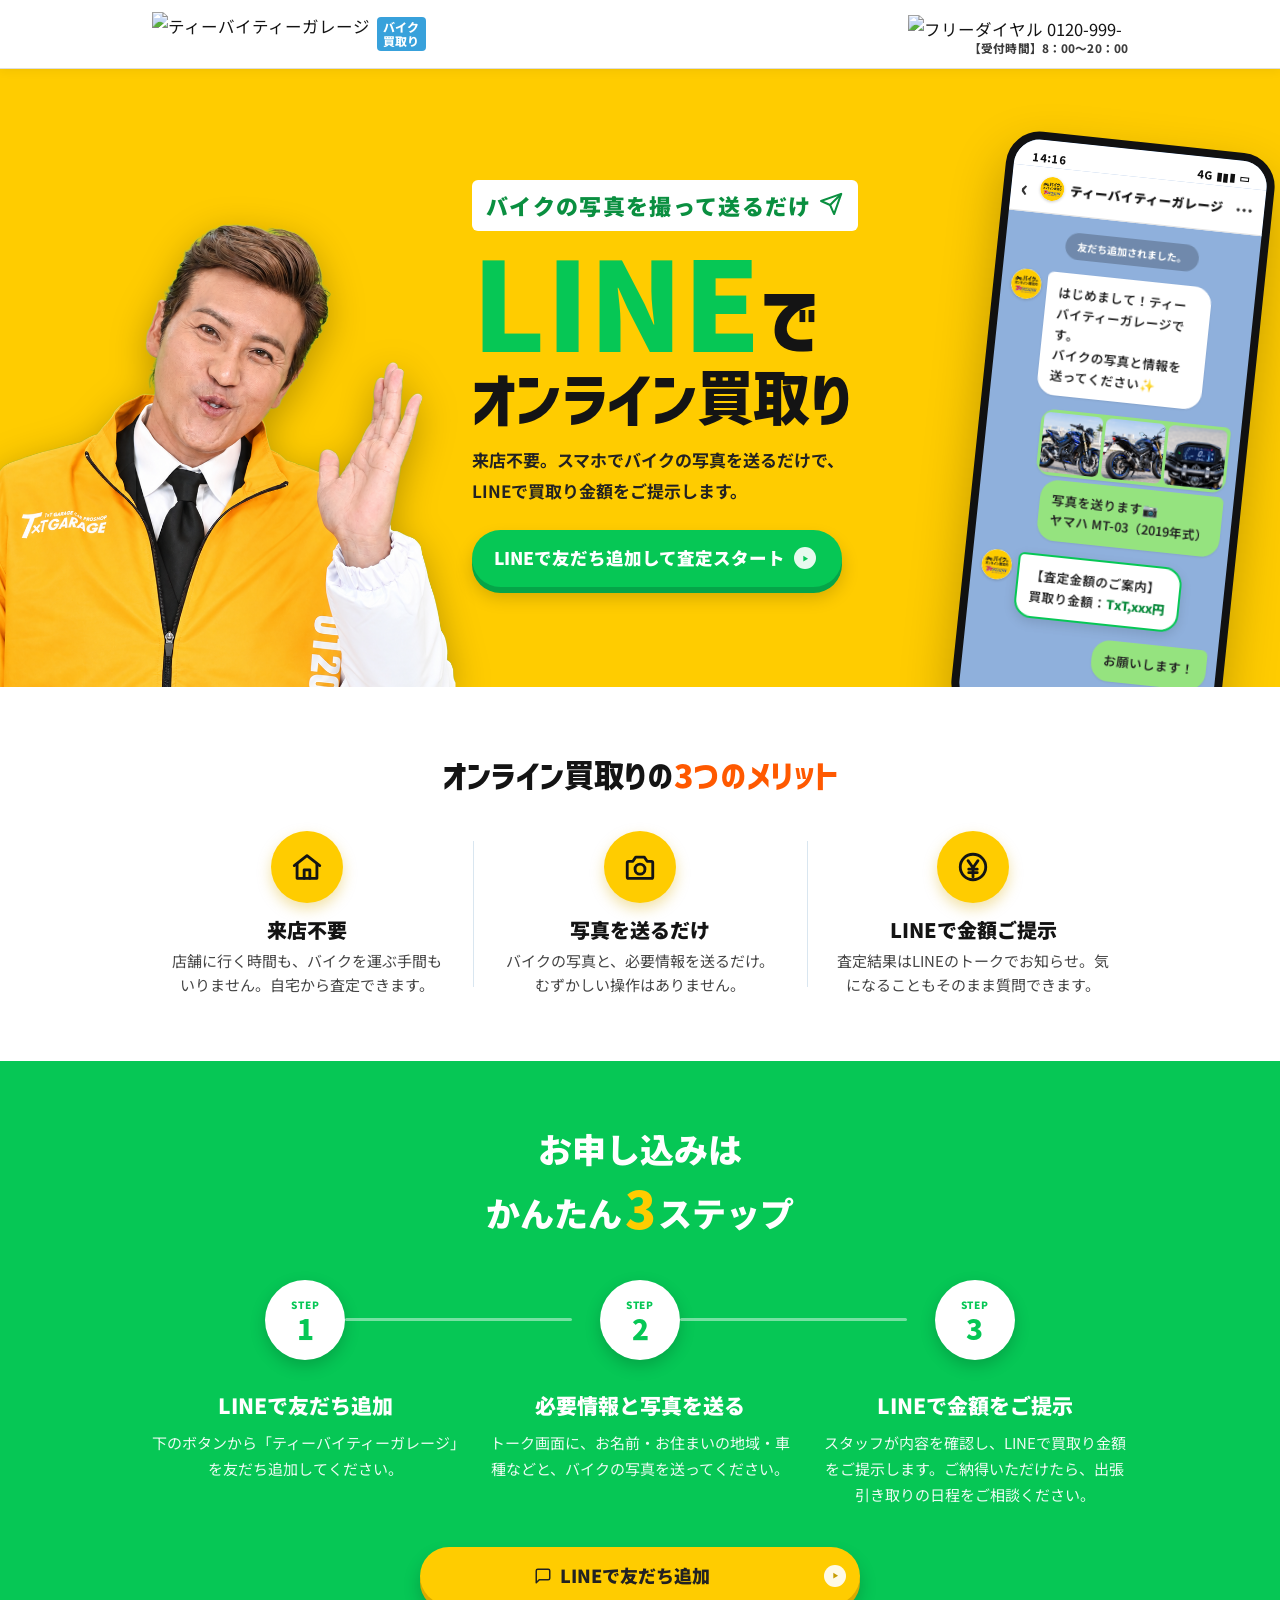
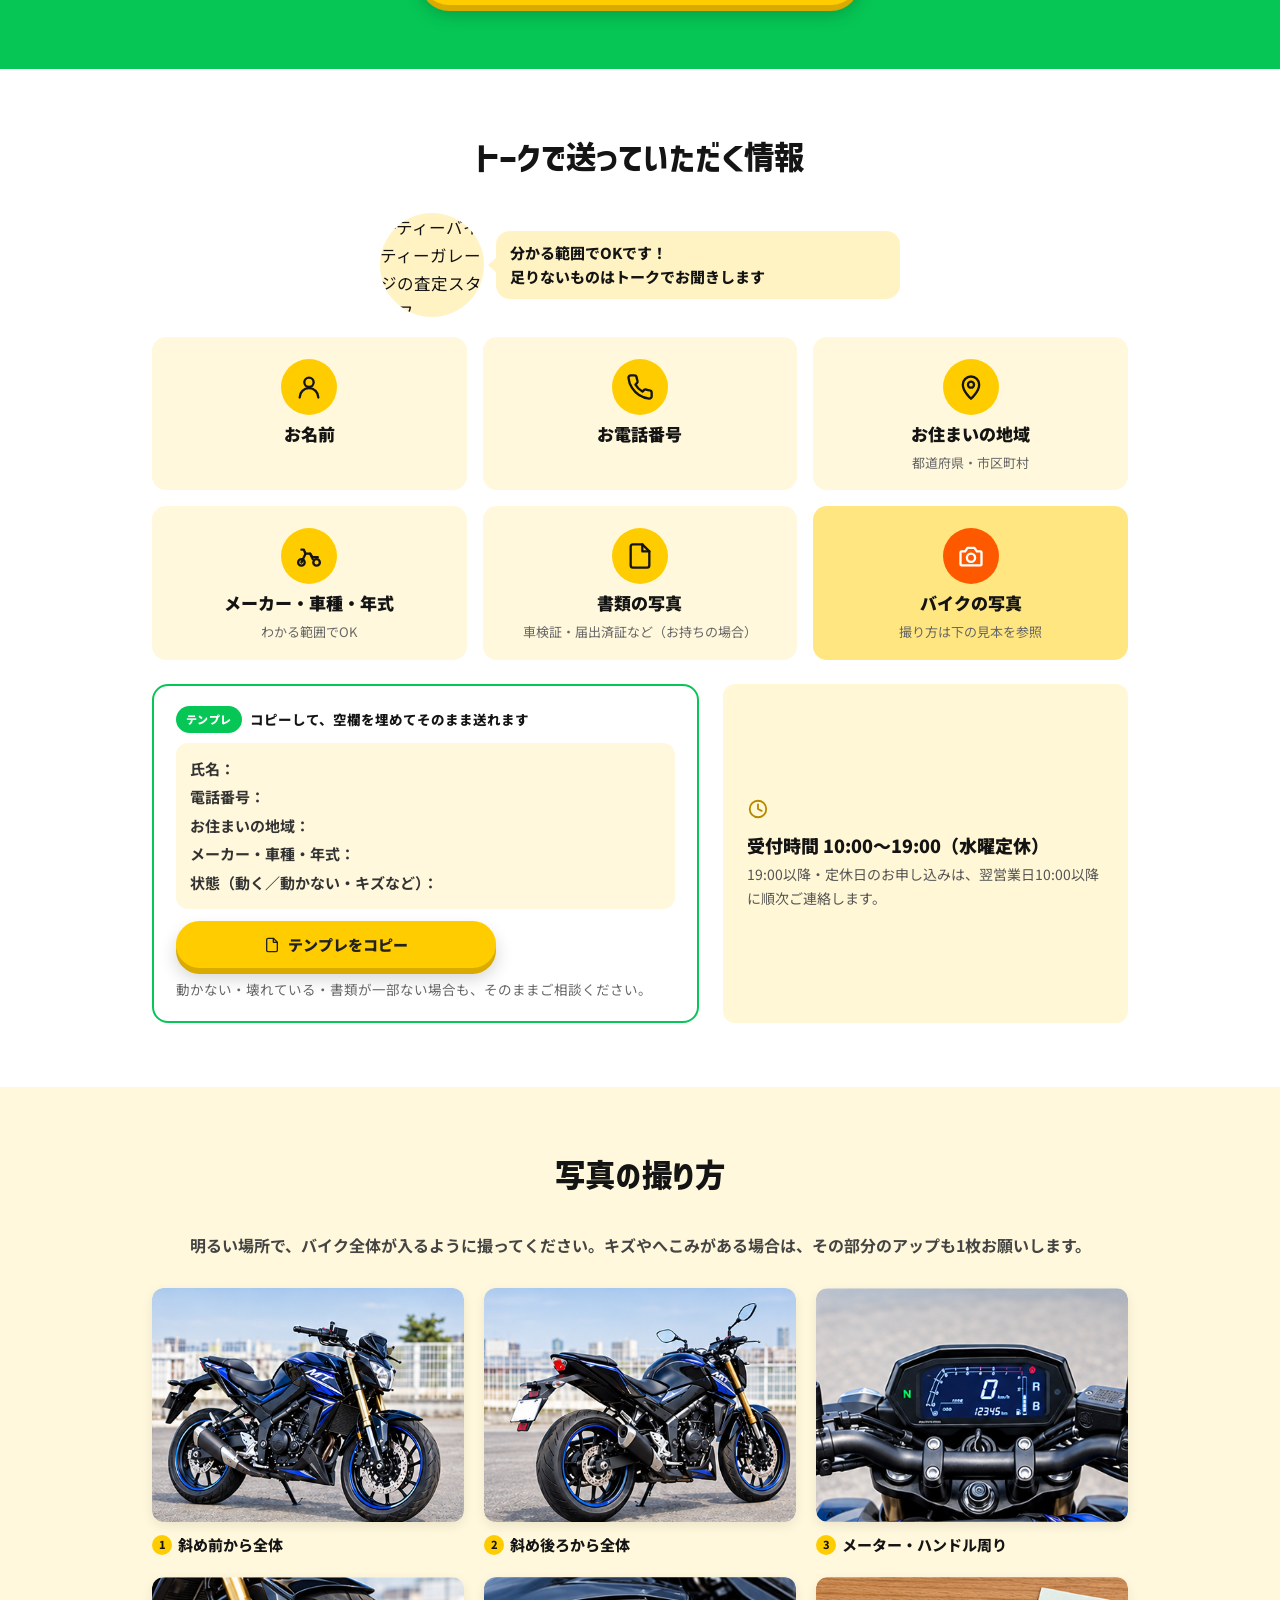
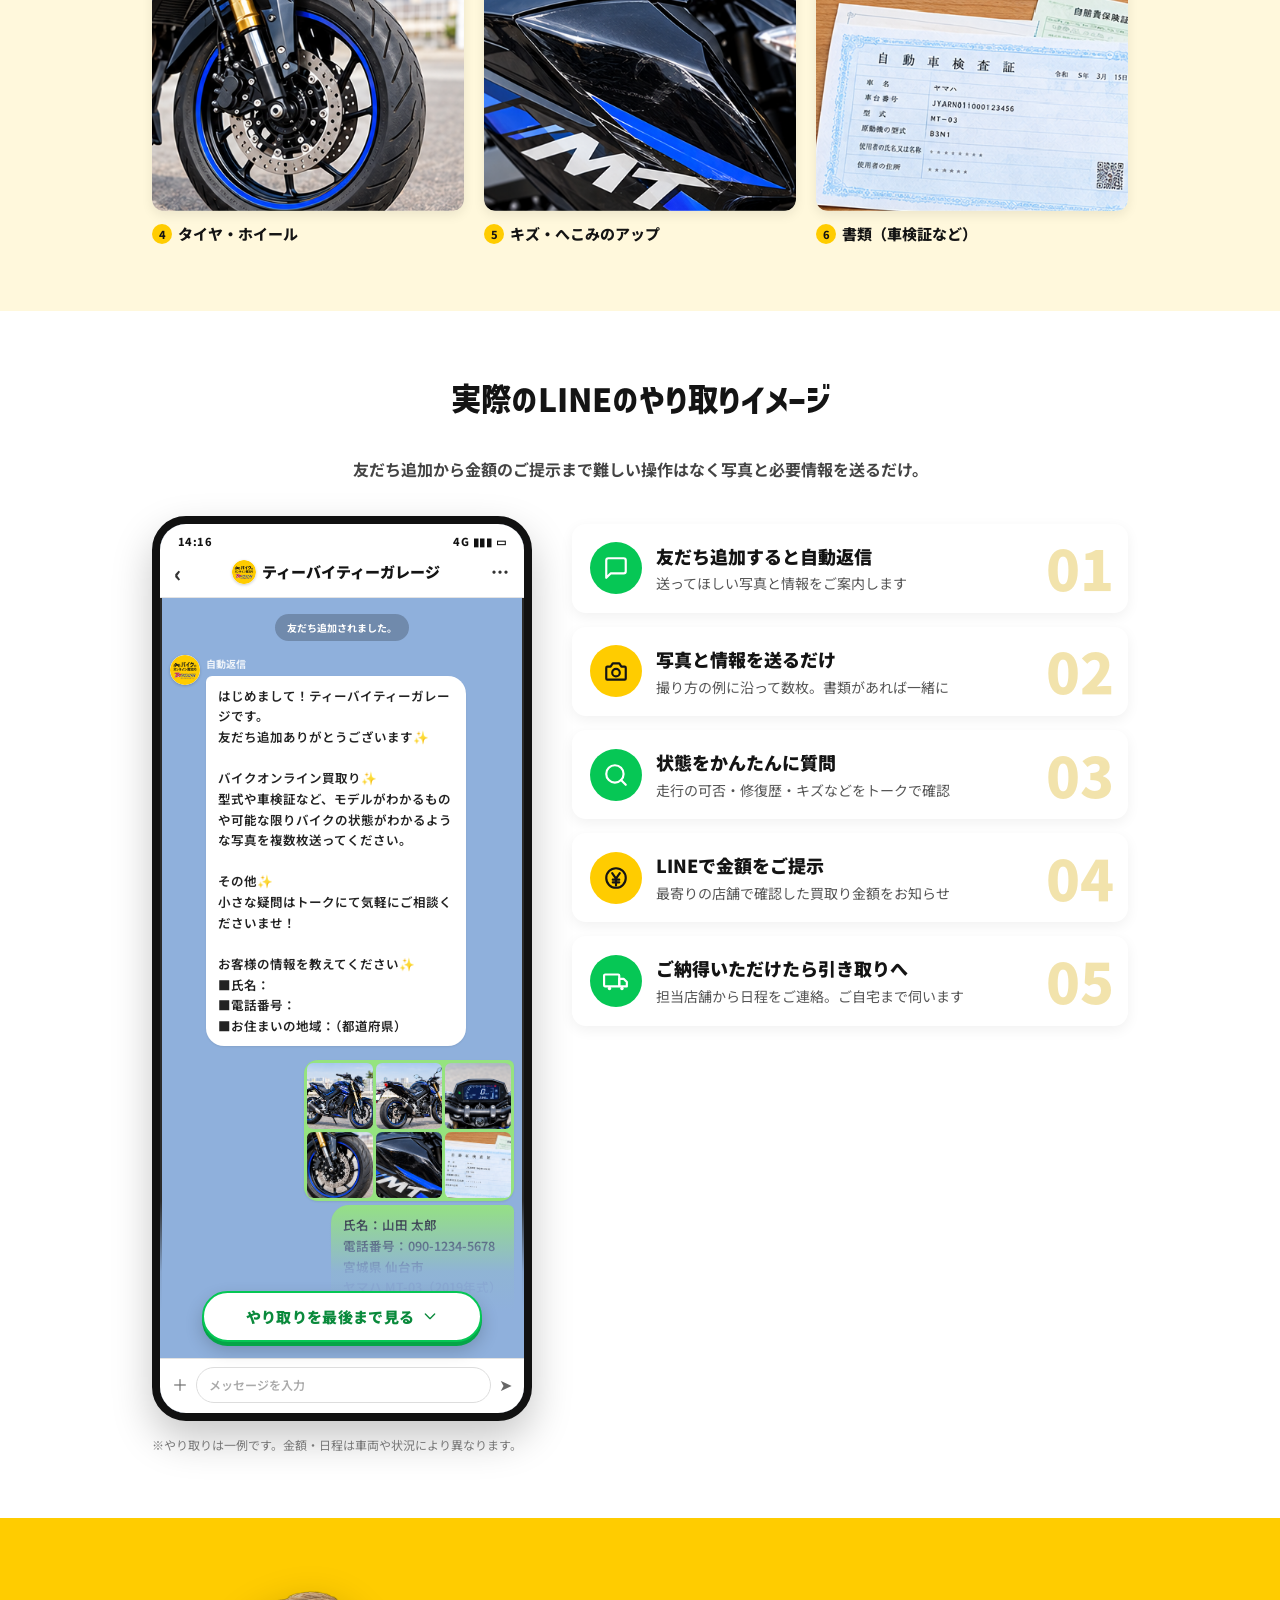
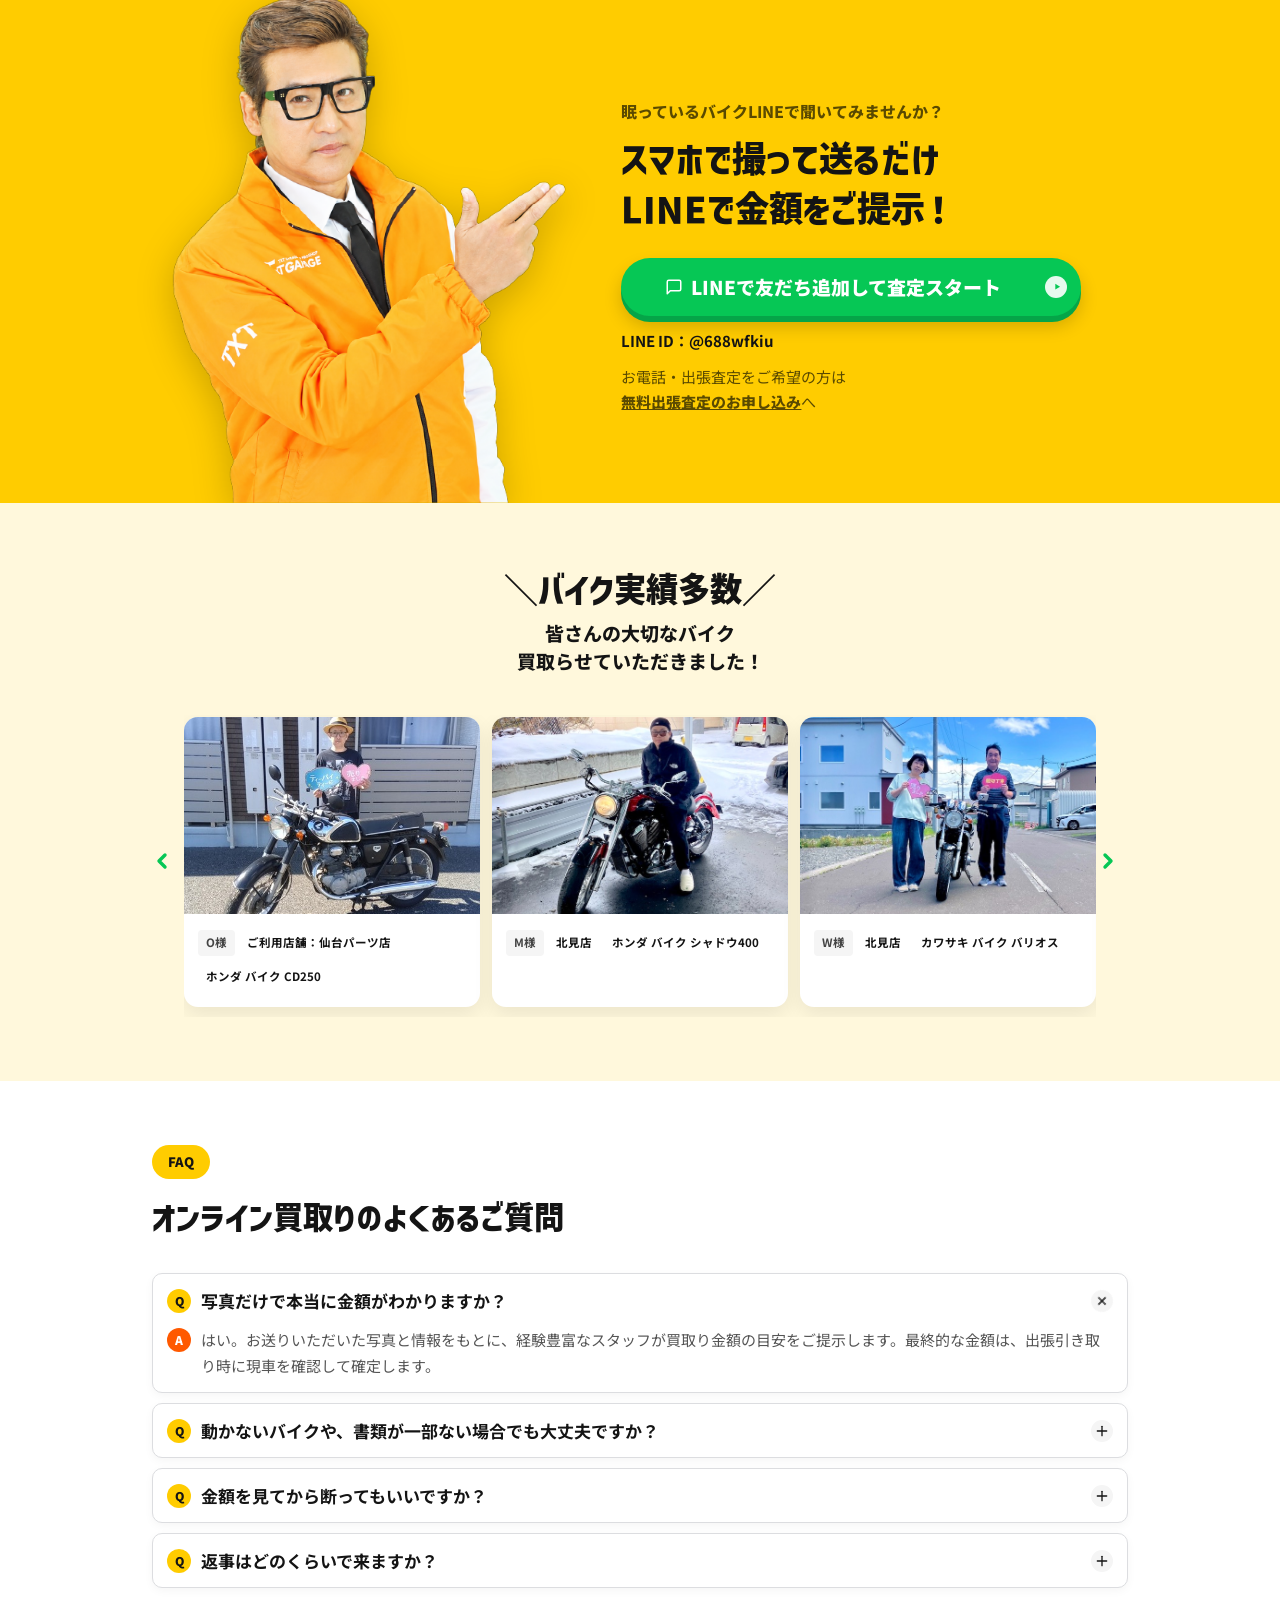
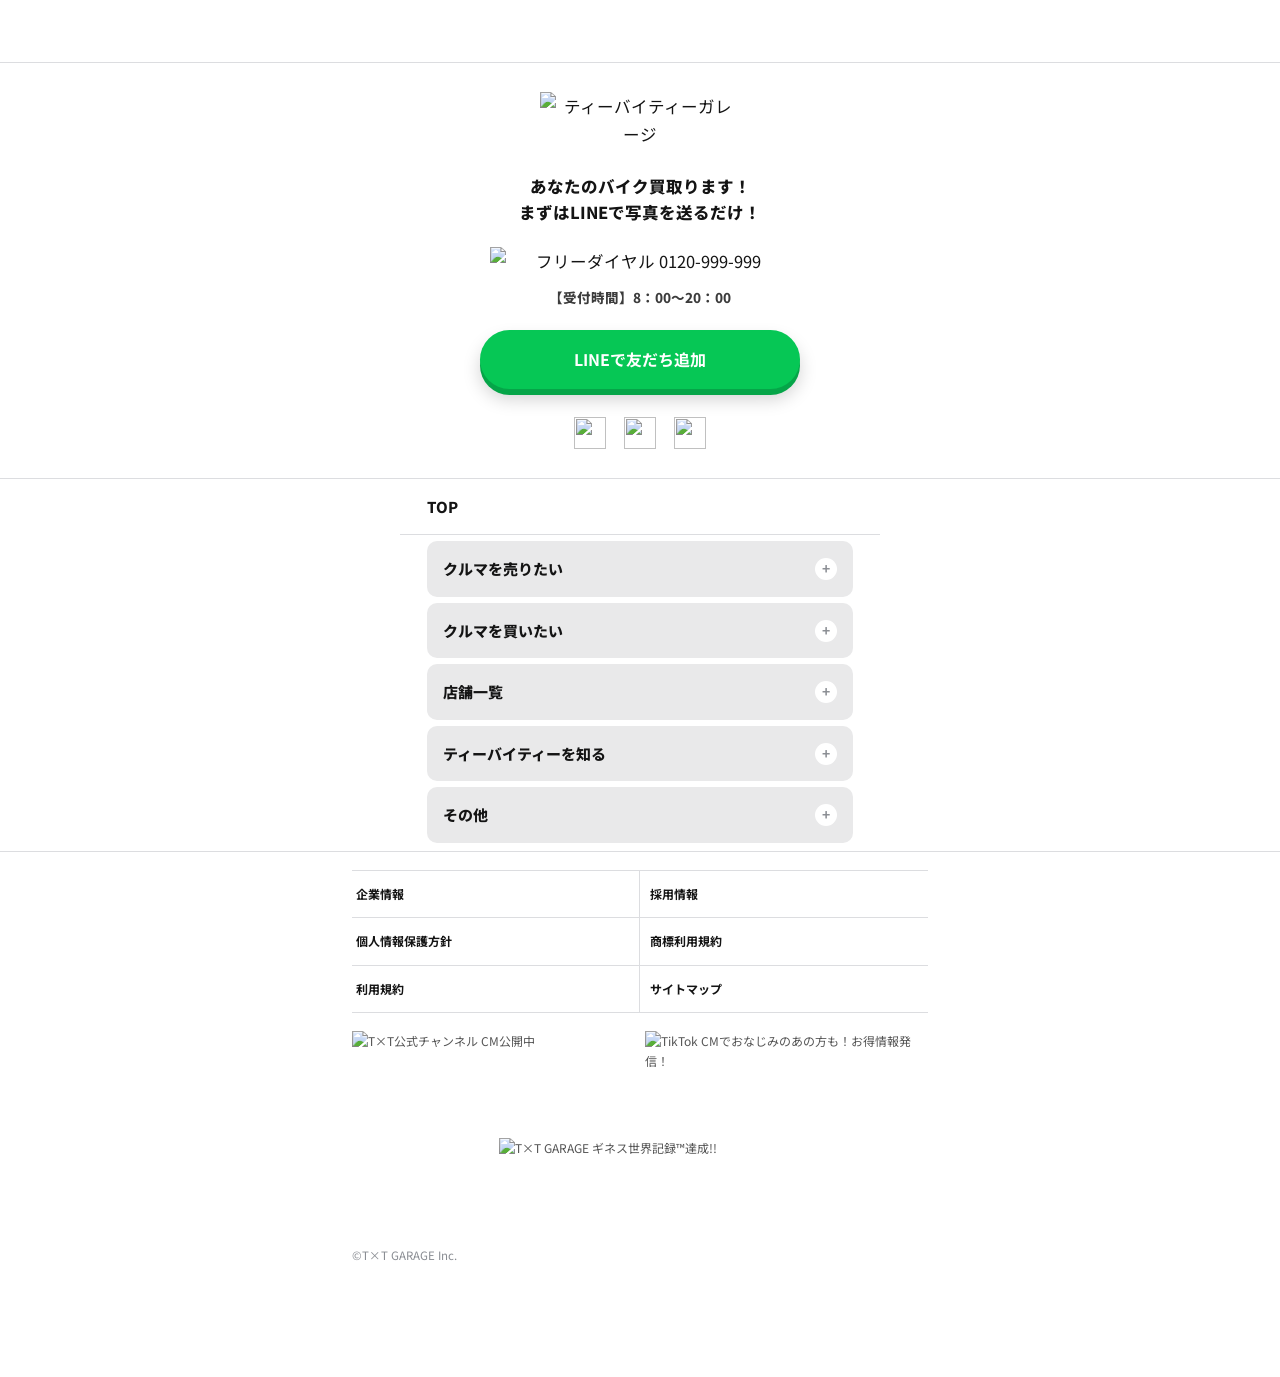
==== commit 9b6ac90a: "ロゴ書体をサブセット化（WOFF2、各約135KB）して読み込みを高速化 - 2.8MBのOTFから、ページで使う719文字だけを抜き出したWOFF2を生成し、CSS/preloadをそちらに向ける " ====
--- a/online/index.html
+++ b/online/index.html
@@ -23,9 +23,11 @@
 
 <link rel="preconnect" href="https://fonts.googleapis.com">
 <link rel="preconnect" href="https://fonts.gstatic.com" crossorigin>
+<link rel="preload" as="font" type="font/woff2" href="../fonts/Corporate-Logo-Bold-subset.woff2" crossorigin>
+<link rel="preload" as="style" href="https://fonts.googleapis.com/css2?family=Noto+Sans+JP:wght@400;700;800;900&display=swap">
 <link href="https://fonts.googleapis.com/css2?family=Noto+Sans+JP:wght@400;700;800;900&display=swap" rel="stylesheet">
 
-<link rel="stylesheet" href="../css/style.css?v=20261019105744">
+<link rel="stylesheet" href="../css/style.css?v=20261019163941">
 </head>
 <body class="online-page">
 
--- a/css/style.css
+++ b/css/style.css
@@ -1,14 +1,30 @@
   @font-face{
     font-family:"Corporate Logo";
-    src:url("../fonts/Corporate-Logo-Bold-ver3.otf") format("opentype");
+    src:url("../fonts/Corporate-Logo-Bold-subset.woff2") format("woff2"),url("../fonts/Corporate-Logo-Bold-ver3.otf") format("opentype");
     font-weight:900;
     font-display:swap;
   }
   @font-face{
     font-family:"Corporate Logo";
-    src:url("../fonts/Corporate-Logo-Medium-ver3.otf") format("opentype");
+    src:url("../fonts/Corporate-Logo-Medium-subset.woff2") format("woff2"),url("../fonts/Corporate-Logo-Medium-ver3.otf") format("opentype");
     font-weight:500;
     font-display:swap;
+  }
+
+  @font-face{
+    font-family:"Noto Sans JP Fallback";
+    src:local("Hiragino Kaku Gothic ProN"),local("Hiragino Sans"),local("Yu Gothic"),local("YuGothic"),local("Meiryo");
+    ascent-override:116%;
+    descent-override:28.8%;
+    line-gap-override:0%;
+  }
+  @font-face{
+    font-family:"Corporate Logo Fallback";
+    src:local("Hiragino Kaku Gothic ProN"),local("Hiragino Sans"),local("Yu Gothic"),local("Meiryo");
+    size-adjust:92%;
+    ascent-override:88%;
+    descent-override:12%;
+    line-gap-override:0%;
   }
 
   :root{
@@ -55,7 +71,7 @@
   html,body{margin:0;padding:0;}
   body{
 
-    font-family:"Noto Sans JP","Hiragino Kaku Gothic ProN","Hiragino Sans",-apple-system,BlinkMacSystemFont,"Yu Gothic",sans-serif;
+    font-family:"Noto Sans JP","Noto Sans JP Fallback","Hiragino Kaku Gothic ProN","Hiragino Sans",-apple-system,BlinkMacSystemFont,"Yu Gothic",sans-serif;
     color:var(--black);
     background:var(--white);
     line-height:1.7;
@@ -135,7 +151,7 @@
     .pc-toc a::before{
       content:counter(toc, decimal-leading-zero);
       position:absolute;left:0;top:50%;transform:translateY(-50%);
-      font-family:"Corporate Logo","Noto Sans JP",sans-serif;
+      font-family:"Corporate Logo","Corporate Logo Fallback","Noto Sans JP",sans-serif;
       font-size:13px;font-weight:900;color:var(--blue);letter-spacing:.02em;
     }
     .pc-toc a::after{
@@ -327,7 +343,7 @@
   .flow-title,
   .sold-title,
   .quiz-lead-text{
-    font-family:"Corporate Logo","Noto Sans JP",sans-serif;
+    font-family:"Corporate Logo","Corporate Logo Fallback","Noto Sans JP",sans-serif;
   }
   .note{font-size:var(--fs-2xs);color:var(--gray-500);}
 
@@ -394,7 +410,7 @@
   .quiz-section{background:#fff;padding-top:calc(var(--sect-y) * .35);}
 
   .quiz-lead-text{
-    font-family:"Corporate Logo","Noto Sans JP",sans-serif;
+    font-family:"Corporate Logo","Corporate Logo Fallback","Noto Sans JP",sans-serif;
     text-align:center;font-weight:900;color:var(--blue);
     font-size:clamp(18px, 5.6vw, 27px);
     line-height:1.35;margin:0 0 14px;
@@ -876,7 +892,7 @@
     margin:0 -30% 4px;letter-spacing:.04em;
   }
   .staff-cta-headline{
-    font-family:"Corporate Logo","Noto Sans JP",sans-serif;
+    font-family:"Corporate Logo","Corporate Logo Fallback","Noto Sans JP",sans-serif;
     color:#fff;font-weight:900;line-height:1.15;
     font-size:clamp(24px, 7vw, 37px);
     margin:0 -45% 2px;
@@ -1012,7 +1028,7 @@
     border-right:14px solid #fff;
   }
   .final-cta h2{
-    font-family:"Corporate Logo","Noto Sans JP",sans-serif;
+    font-family:"Corporate Logo","Corporate Logo Fallback","Noto Sans JP",sans-serif;
     font-size:clamp(12.5px, 3.75vw, 15px);font-weight:900;margin:0;color:var(--blue);
     white-space:nowrap;line-height:1.35;
   }
@@ -1505,7 +1521,7 @@
     font-size:clamp(15px, 4.6vw, 20px);letter-spacing:.06em;margin:0 0 6px;
   }
   .online-hero-title{
-    font-family:"Corporate Logo","Noto Sans JP",sans-serif;
+    font-family:"Corporate Logo","Corporate Logo Fallback","Noto Sans JP",sans-serif;
     font-weight:900;line-height:1.2;color:#fff;
     font-size:clamp(30px, 9.6vw, 44px);margin:0 0 12px;
   }
@@ -1550,7 +1566,7 @@
   }
   .online-steps-num{
     display:inline-block;color:var(--accent);font-size:1.5em;margin:0 .05em;
-    font-family:"Corporate Logo","Noto Sans JP",sans-serif;
+    font-family:"Corporate Logo","Corporate Logo Fallback","Noto Sans JP",sans-serif;
   }
   .online-step-list{display:flex;flex-direction:column;gap:14px;margin-bottom:var(--gap-block);}
   .online-step{
@@ -1617,7 +1633,7 @@
   .online-cta{background:var(--accent);text-align:center;padding:var(--sect-y) 0;}
   .online-cta-lead{margin:0 0 8px;font-size:var(--fs-sm);font-weight:800;color:#5a4a00;}
   .online-cta-title{
-    font-family:"Corporate Logo","Noto Sans JP",sans-serif;
+    font-family:"Corporate Logo","Corporate Logo Fallback","Noto Sans JP",sans-serif;
     margin:0 0 var(--gap-card);font-weight:900;color:var(--black);
     font-size:clamp(22px, 7vw, 30px);line-height:1.4;
   }
@@ -1889,7 +1905,7 @@
   .online-chat-points li > span.pt-num{
     position:absolute;right:10px;top:50%;transform:translateY(-50%);
     width:auto;height:auto;border-radius:0;background:none;
-    font-family:"Corporate Logo","Noto Sans JP",sans-serif;
+    font-family:"Corporate Logo","Corporate Logo Fallback","Noto Sans JP",sans-serif;
     font-size:44px;font-weight:900;line-height:1;color:var(--blue);opacity:.14;
     pointer-events:none;
   }
@@ -1979,7 +1995,7 @@
     flex:none;width:56px;height:56px;border-radius:50%;
     background:#fff;color:var(--line-green);
     display:flex;flex-direction:column;align-items:center;justify-content:center;
-    font-family:"Corporate Logo","Noto Sans JP",sans-serif;
+    font-family:"Corporate Logo","Corporate Logo Fallback","Noto Sans JP",sans-serif;
     font-size:24px;line-height:1;padding:0;margin:0;letter-spacing:0;
     box-shadow:0 6px 16px rgba(0,0,0,.18);
   }
@@ -2702,7 +2718,7 @@
     padding:5px 14px 4px;border-radius:999px;margin-bottom:10px;
   }
   .comic-title{
-    font-family:"Corporate Logo","Noto Sans JP",sans-serif;
+    font-family:"Corporate Logo","Corporate Logo Fallback","Noto Sans JP",sans-serif;
     font-weight:900;color:var(--black);
     font-size:clamp(24px, 7.6vw, 34px);line-height:1.3;
     margin:0 0 16px;letter-spacing:.02em;
@@ -2731,7 +2747,7 @@
   }
   .comic-head-text{flex:1;min-width:0;padding:0 8px 10px 0;text-align:left;}
   .comic-title{
-    font-family:"Corporate Logo","Noto Sans JP",sans-serif;
+    font-family:"Corporate Logo","Corporate Logo Fallback","Noto Sans JP",sans-serif;
     font-weight:900;color:var(--black);text-align:left;
     font-size:clamp(17px, 5.4vw, 24px);line-height:1.35;
     margin:0 0 8px;letter-spacing:0;white-space:nowrap;
@@ -3411,7 +3427,7 @@
     --hw:min(100vw, var(--maxw));
     position:relative;aspect-ratio:1180 / 1252;overflow:hidden;
     background:#03a4f4;
-    font-family:"Corporate Logo","Noto Sans JP",sans-serif;
+    font-family:"Corporate Logo","Corporate Logo Fallback","Noto Sans JP",sans-serif;
   }
   .hero-photo > .hero-key{
     position:absolute;left:24%;top:44.5%;width:57%;height:auto;object-fit:unset;
@@ -3756,3 +3772,14 @@
   /* FAQ：質問をh3で囲む（見た目は従来どおり） */
   .faq-q-wrap{margin:0;font-size:inherit;font-weight:inherit;}
   .faq-q-wrap .faq-q{width:100%;}
+
+  html{-webkit-text-size-adjust:100%;text-size-adjust:100%;}
+
+  /* ---------- 端末・フォント差で意図しない折り返しが起きる見出しは、改行位置を固定し少し余裕を持たせる ---------- */
+  .style-select-title{white-space:nowrap;font-size:clamp(28px, 9vw, 40px);}
+  .reason-section .h-title{white-space:nowrap;}
+  .reason-section .h-title{font-size:clamp(14px, 4.6vw, 20px);}
+  .review-section .h-title{white-space:nowrap;font-size:clamp(20px, 6.4vw, 28px);}
+  h2.shop-title{white-space:nowrap;font-size:clamp(26px, 8.4vw, 36px);}
+  /* FV：フォント差で折り返さないよう、見出し類は1行固定 */
+  .hero-h1-main,.hero-h1-brand,.hero-card-sub,.hero-card-main{white-space:nowrap;}
